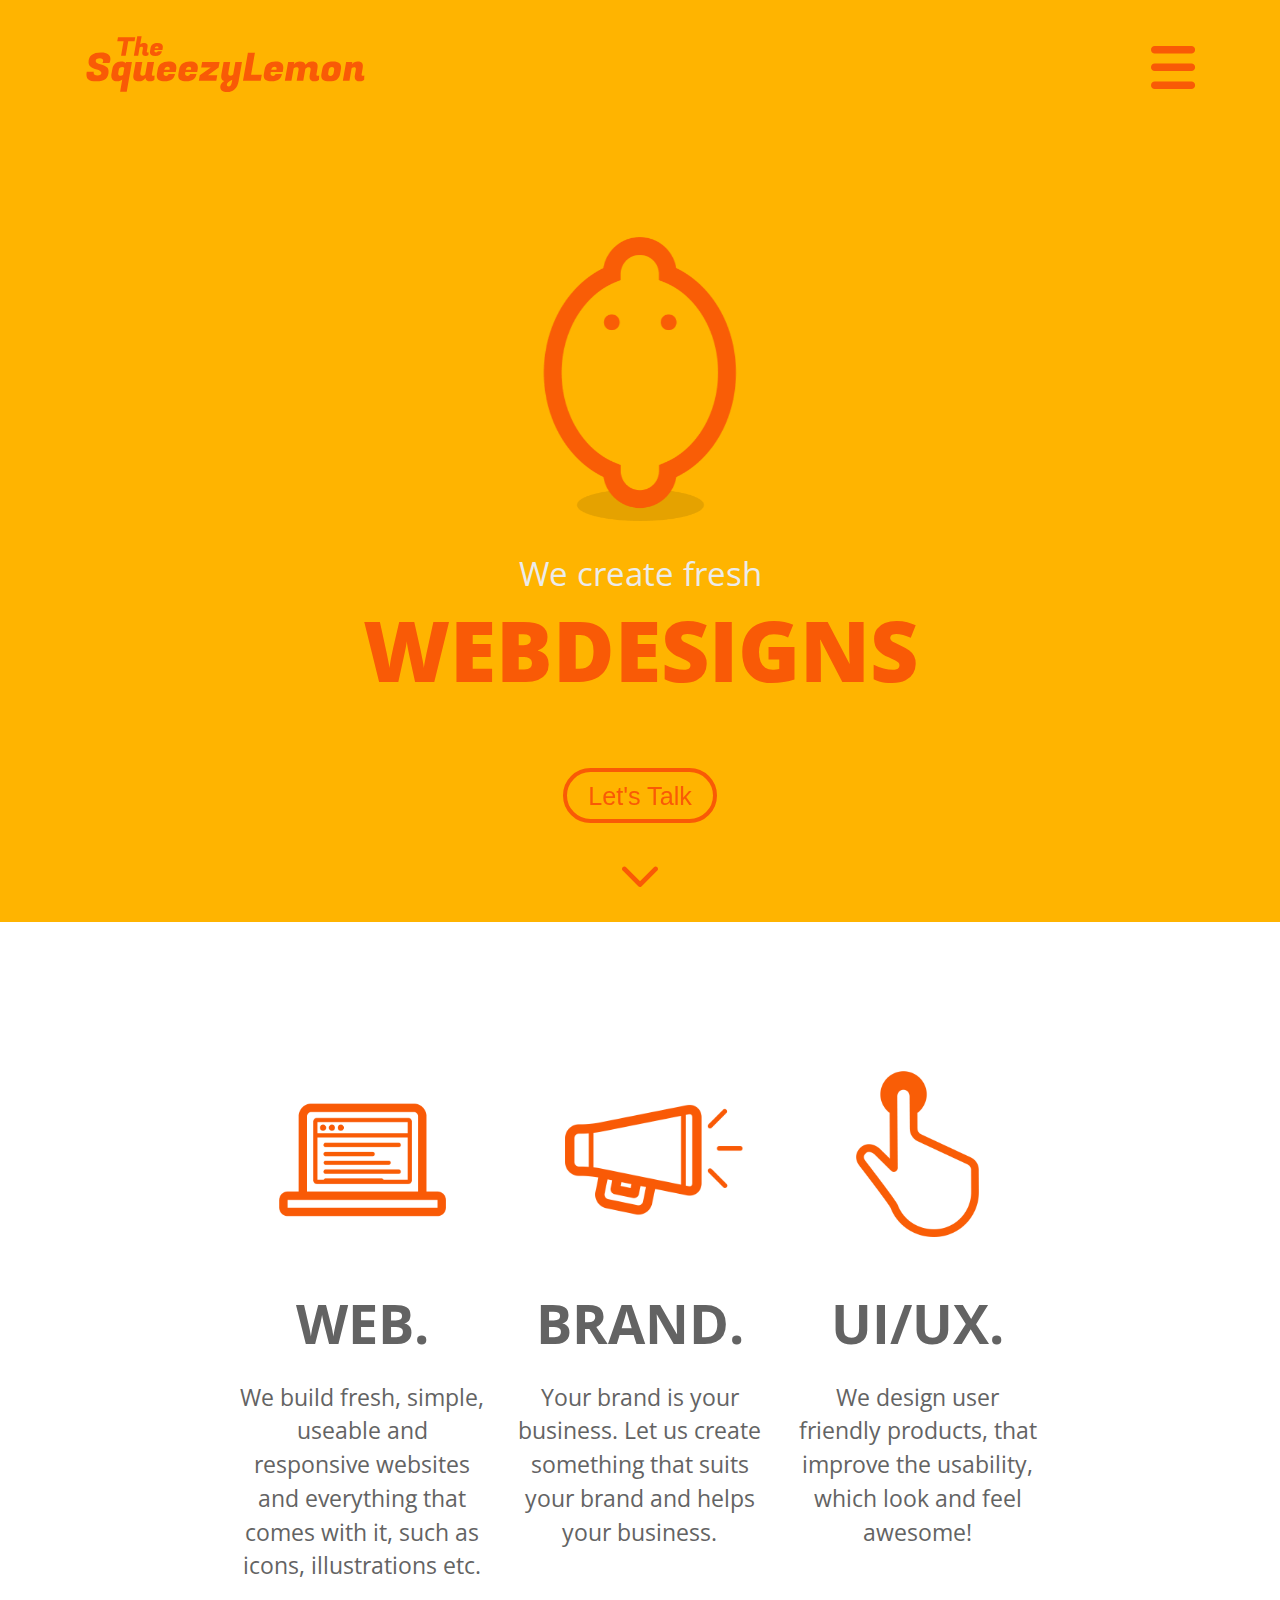
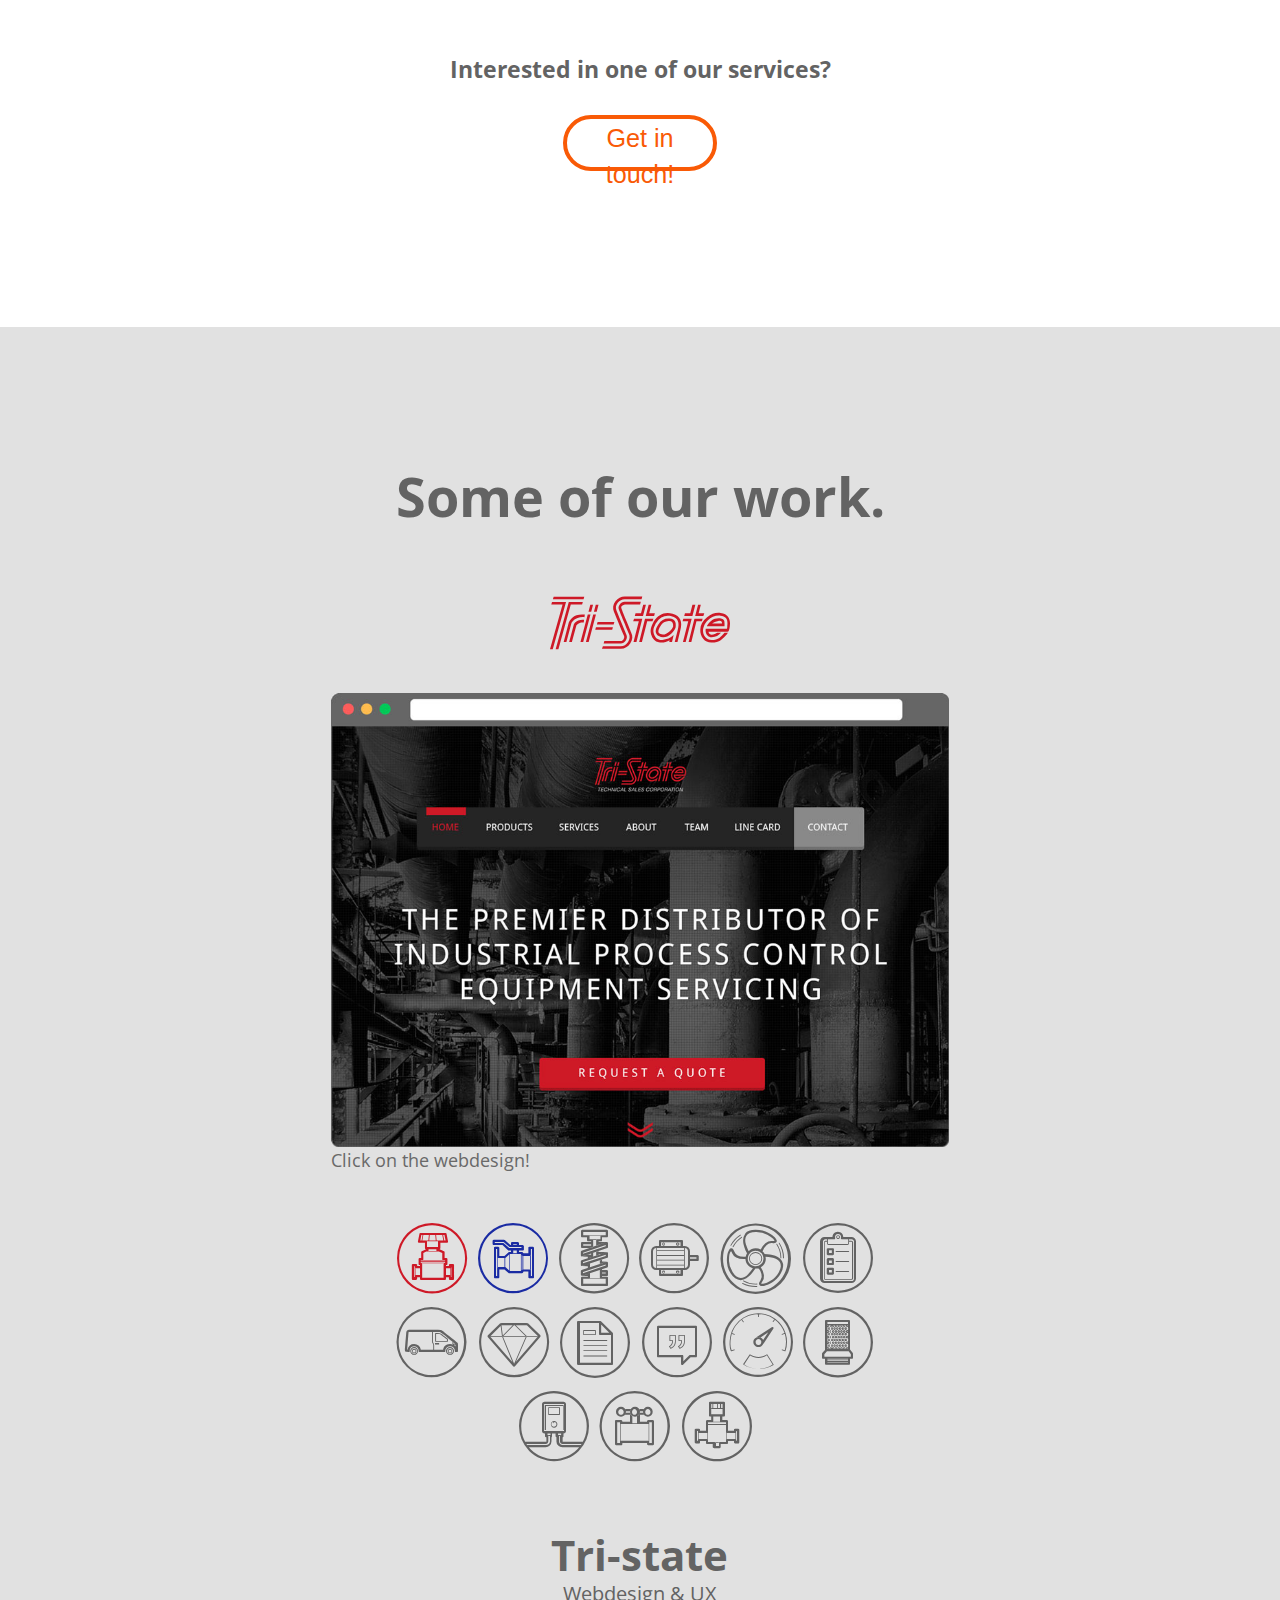
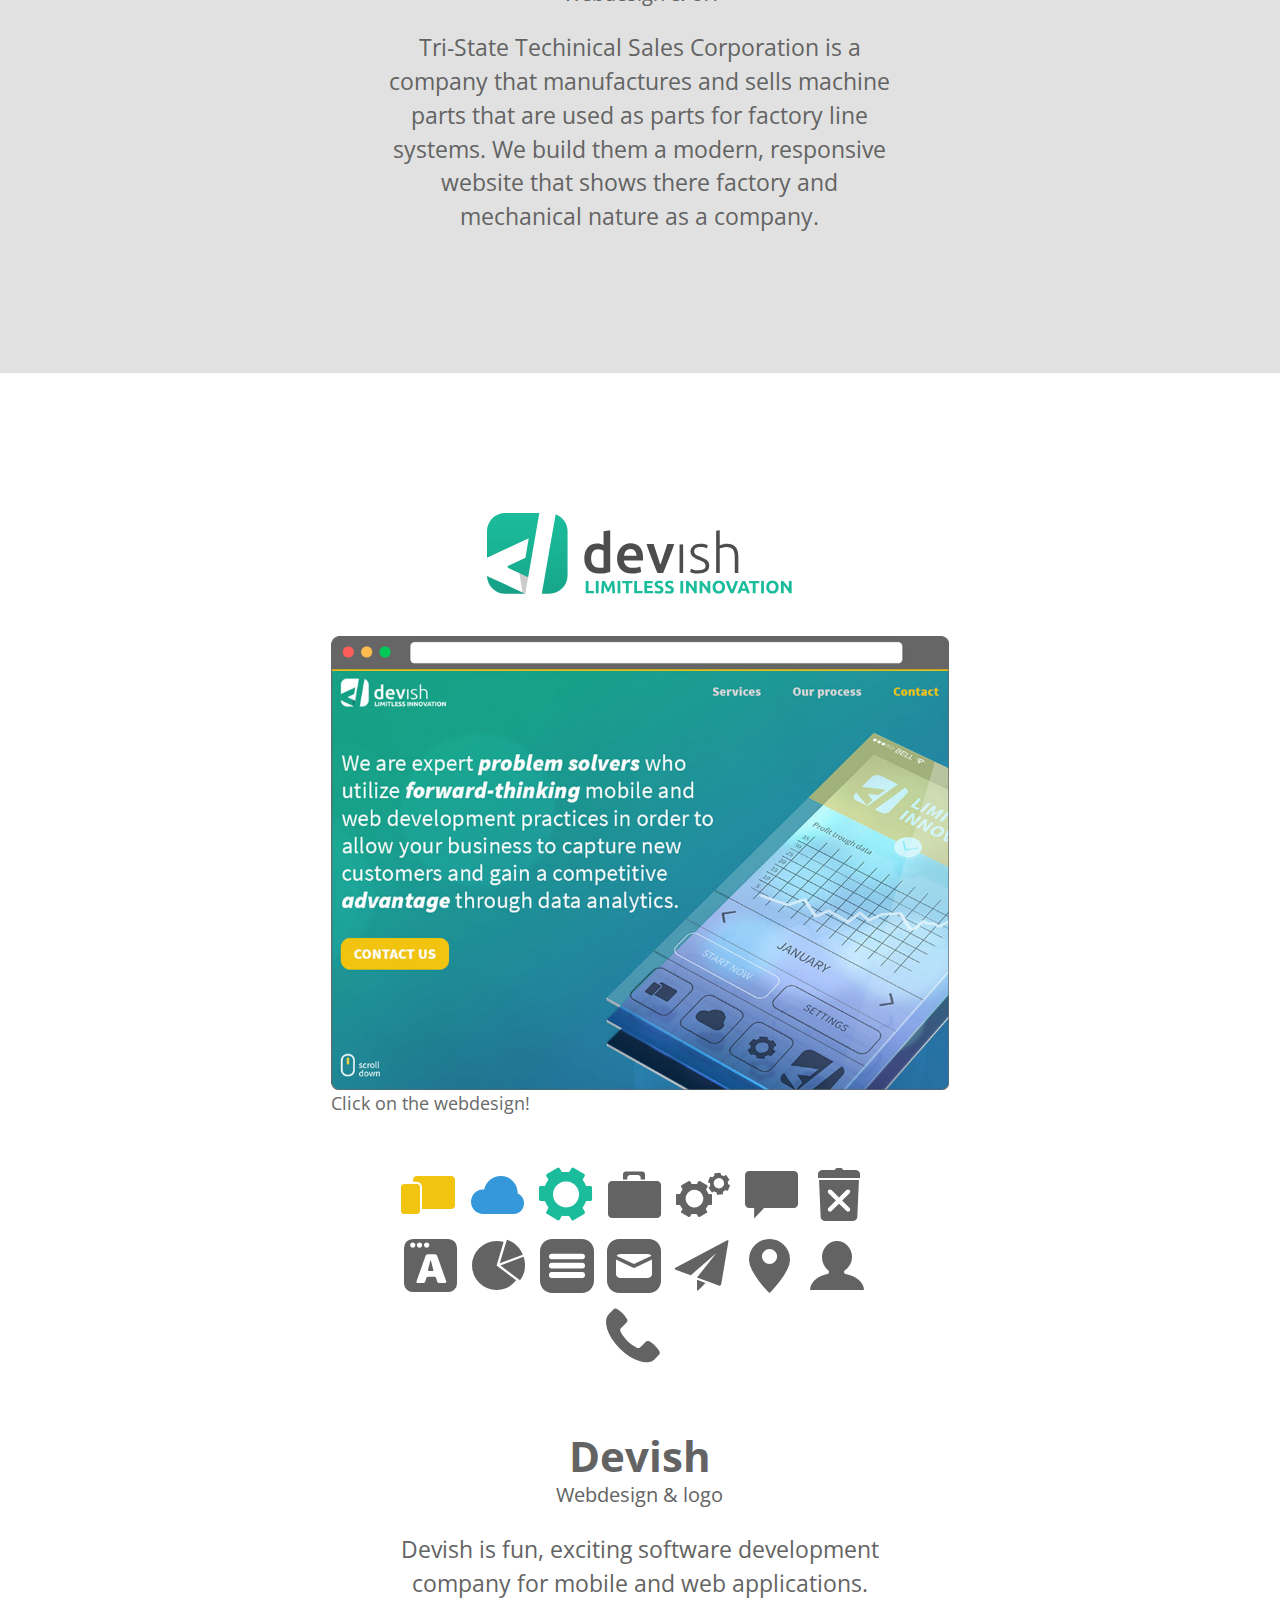
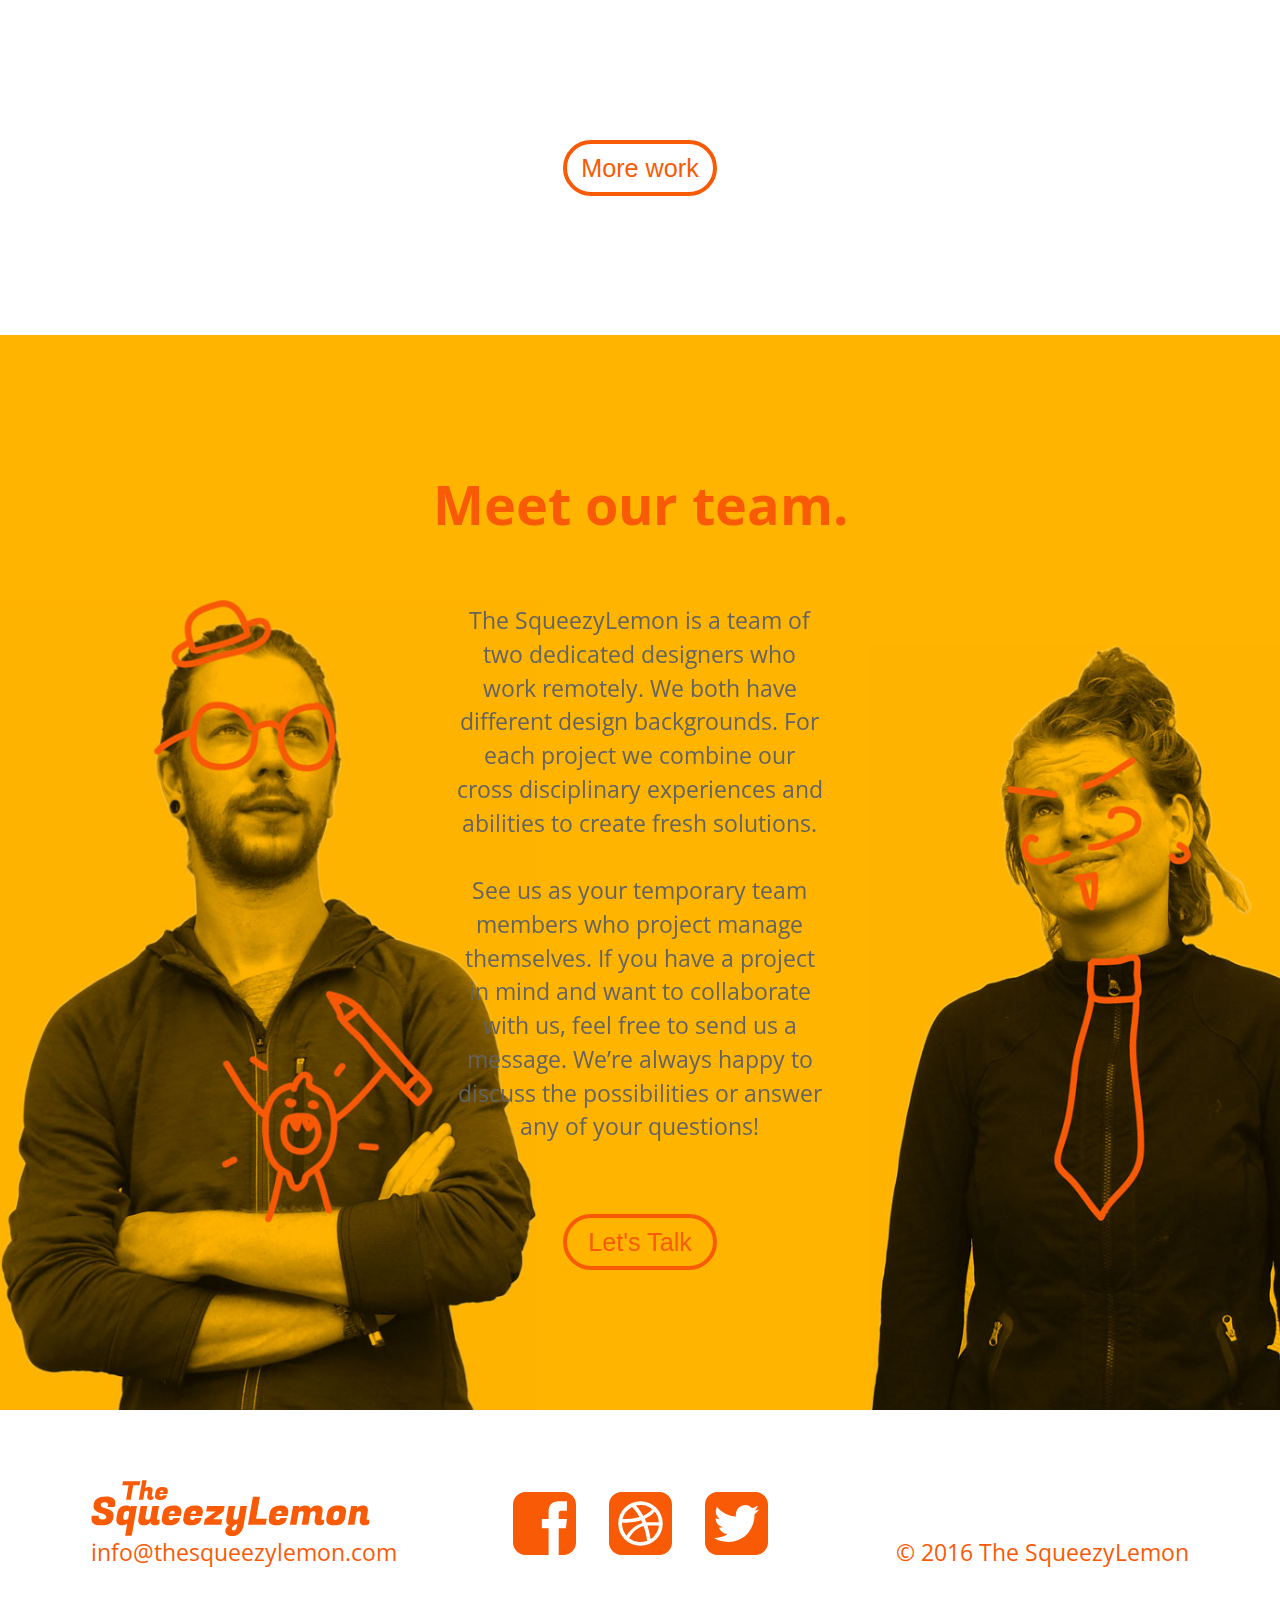
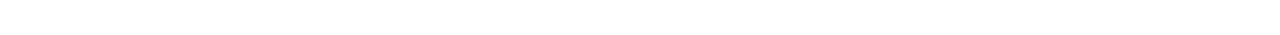
==== index.html @ f9b29db2 "email/form change" ====
<!DOCTYPE html>
<html>
<head>
    
    <meta charset="utf-8">
    <meta http-equiv="X-UA-Compatible" content="IE=edge">
    <meta name="viewport" content="width=device-width, initial-scale=1">
    
    <title>The SqueezyLemon</title>
    
    <!--css sheets-->
    <link href="css/bootstrap.min.css" rel="stylesheet">
    <link rel="stylesheet" href="css/animate.css">
    <link href="css/main.css" rel="stylesheet">
    <link href="css/breakpoints.css" rel="stylesheet">
    
    <!--fonts-->
    <link href="https://fonts.googleapis.com/css?family=Open+Sans:400,800,700" rel="stylesheet" type="text/css">

    <!--js-->
    <script src="js/jquery.min.js"></script>
    <script src="js/jquery.waypoints.min.js"></script>
    <script src="js/morphext.min.js"></script>
    <script src="js/main.js" type="text/jscript"></script>
    
    
    <meta name="viewport" content="width=device-width, initial-scale=1">
    
    <link rel="shortcut icon" href="img/favicon.ico">
    
    <script>
      (function(i,s,o,g,r,a,m){i['GoogleAnalyticsObject']=r;i[r]=i[r]||function(){
      (i[r].q=i[r].q||[]).push(arguments)},i[r].l=1*new Date();a=s.createElement(o),
      m=s.getElementsByTagName(o)[0];a.async=1;a.src=g;m.parentNode.insertBefore(a,m)
      })(window,document,'script','//www.google-analytics.com/analytics.js','ga');

      ga('create', 'UA-63062533-1', 'auto');
      ga('send', 'pageview');

    </script>
    
</head>
<body>
<!----contact----->
<div class="contact"> 
    <div class="row">
         <p class="icon-close hvr-grow"> c </p>
    </div>
    <div class="text-center">
        <h2 class="contact-header">CONTACT.</h2>
        <p class="p-contact"> Have a project in mind? Feel free to send us a message. We’re always happy to discuss the possibilities or answer your questions! </p>
        <form  action="https://formspree.io/info.thesqueezylemon@gmail.com"
            method="POST">
            <input type="text" name="name" display onfocus="this.placeholder = ''" onblur="this.placeholder = 'Name'" placeholder="Name">
            <input type="email" name="email" placeholder="Email" onfocus="this.placeholder = ''" onblur="this.placeholder = 'Email'">
            <textarea name="message" placeholder="Message" onfocus="this.placeholder = ''" onblur="this.placeholder = 'Message'" ></textarea>
          
            <button class="hvr-fade contact-btn btn-all btn-send" type="submit" value="Send" onclick="sent();">SEND!</button>
            <div class="message-send"><p>Your message has been sent!</p></div>

            <input type="text" name="_gotcha" style="display:none" />

            <input type="hidden" name="_next" value="#contact"/>

            
        </form>
    </div>
</div>
    
<!-------menu------>
<div class="menu">
    <div class="row">
        <p class="icon-close hvr-grow"> c </p>
    </div>
    <div class="text-center">
        <h2 class="menu-header">MENU.</h2>
        <lu>
        <li><a href="#go-home">Home</a></li>
        <li><a href="#go-services">Services</a></li>
        <li><a href="#go-work">Work</a></li>
        <li><a href="#go-team">Team</a></li>
        </lu>
          <button type="button" class="hvr-fade contact-btn btn-all btn-header">Let's Talk</button>
    </div>
    </div>


<!----nav---->
<header> 
        <nav id="go-home" class="navbar" >
        <div class="container-fluid">
            <div class="row">
                <img class="navlogo" src="img/logo.svg">
            </div>
        </div>
    </nav>

   
       <nav class="navbar-fixed-top" >
        <div class="container-fluid">
            <div class="row">
               <p class="hamburger hvr-grow"> m </p> 
            </div>
        </div>
    </nav>


    <div class="container-fluid text-center phonemargin">
        <div class="lemonleft">
            <img class="lemon" src="img/mr-lemon.gif">
        </div>
        <div class="headerright">
            <p class="create">We create fresh</p>
            <h1 id="js-rotating">WEBDESIGNS, BRANDING, UX/UI, LEMON JUICE, IDEAS</h1>
            <button type="button" class="hvr-fade contact-btn btn-all btn-header">Let's Talk</button>
        </div>
       
        
    </div>
    <div class="container-fluid text-center">
     <div class="row">
           <a href="#go-services"> <p class="hvr-wobble-vertical angle-down"> a </p></a> 
        </div>    
        </div>
</header>
    
<section id="go-services" class="services">
    <div class="container-fluid">
        <div class="row row-centered">
            
                <div class="col-md-3 col-sm-4 col100 align-middle">
                   
                    <img id="laptop" class="icon-web" src="img/icon-web1.gif" onmouseover="this.src='img/icon-web.gif'" onmouseout="this.src='img/icon-web.png'" border="0" alt=""/>
                </div>
                <div class="col-md-3 col-sm-4 col100 hide-icon align-middle">
                     <img id="speaker" class="icon-brand" src="img/icon-branding1.gif" onmouseover="this.src='img/icon-branding.gif'" onmouseout="this.src='img/icon-branding.png'" border="0" alt=""/>
                   
                </div>
                <div class="col-md-3 col-sm-4 col100 hide-icon align-middle">
                     <img id="hand" class="icon-uiux" src="img/icon-uiux1.gif" onmouseover="this.src='img/icon-uiux.gif'" onmouseout="this.src='img/icon-uiux.png'" border="0" alt=""/>
                    
                </div>
             <div class="row row-centered">
            
                <div class="col-md-3 col-sm-4 col100 align-top">
                    <h2>WEB.</h2>
                    <p>We build fresh, simple, useable and responsive websites and everything that comes with it, such as icons, illustrations etc.
                    </p>
                </div>
                <div class="col-md-3 col-sm-4 col100 align-top text-center">
                     <img id="speaker-p" class="icon-brand-phone" src="img/icon-branding1.gif" onmouseover="this.src='img/icon-branding.gif'" onmouseout="this.src='img/icon-branding.png'" border="0" alt=""/>
                    <h2 class="h-brand">BRAND.</h2>
                    <p>Your brand is your business. Let us create something that suits your brand and helps your business. </p>
                </div>
                <div class="col-md-3 col-sm-4 col100 align-top">
                     <img id="hand-p" class="icon-uiux-phone" src="img/icon-uiux1.gif" onmouseover="this.src='img/icon-uiux.gif'" onmouseout="this.src='img/icon-uiux.png'" border="0" alt=""/>
                    <h2 class="h-uiux">UI/UX.</h2>
                    <p>We design user friendly products, that improve the usability, which look and feel awesome!</p>
                </div>
            
        </div>
        <div class="row contact-services text-center">
            <p>Interested in one of our services?</p>
            <button type="button" class="contact-btn btn-all btn-services">Get in touch!</button>
        
        </div>
    </div>
</section>
<!------------>
<!---work1 tristate---->
<!------------>    
<section id="go-work" class="work1">
     <div class="container-fluid">
      <div class="row row-centered">
         <h2>Some of our work.</h2>
            <div class="col-md-7 col-sm-9 col-xs-12 align-top">
                <img class="tristate-logo" src="img/tristate-logo.svg">
                <img class="browser" src="img/browser-tristate.jpg" onclick="this.src='img/browser-tristate.gif'" onmouseout="this.src='img/browser-tristate.jpg'" border="0" alt=""/>
                <p class="click-browser text-left">Click on the webdesign! </p>
            </div>
            <div class="row row-centered">
                <div class="col-md-6 col-sm-8 col-xs-12 align-top">
                    <p class="tristate-icons text-centered"><font color="#ce1927">u</font><font color="#1a2ba3">y</font>fdsa\]vcxkjhg</p>
                    <h3>Tri-state</h3>
                    <h4>Webdesign & UX</h4>
                    <p>Tri-State Techinical Sales Corporation is a company that manufactures and sells machine parts that are used as parts for factory line systems. We build them a modern, responsive website that shows there factory and mechanical nature as a company.</p>
                </div>
            </div>
        </div>
    </div>
    
</section>
    
<!------------>
<!--work2 Devish-->
<!------------>
<section class="work2">
     <div class="container-fluid">
          <div class="row row-centered">
            <div class="col-md-7 col-sm-9 col-xs-12 align-top">
                <img class="devish-logo" src="img/devish-logo.svg">
                <img class="browser" src="img/browser-devish.jpg" onclick="this.src='img/browser-devish.gif'" onmouseout="this.src='img/browser-devish.jpg'" border="0" alt=""/>
                <p class="click-browser text-left">Click on the webdesign! </p>
            </div>
            <div class="row row-centered">
                <div class="col-md-6 col-sm-8 col-xs-12 align-top">
                    <p class="devish-icons text-centered"><font color="#f1c40f">q</font><font color="#3498db">w</font><font color="#1abc9c">e</font>rtyuioapsdfg</p>
                    <h3>Devish</h3>
                    <h4>Webdesign & logo</h4>
                    <p>Devish is fun, exciting software development company for 
                    mobile and web applications. </p>
                </div>
            </div>
        </div>
    </div> 
</section>
    
<!------------>
<!--work3 ishb-->
<!------------>
<section class="work3">
     <div class="container-fluid">
          <div class="row row-centered">
            <div class="col-md-7 col-sm-9 col-xs-12 align-top">
                <img class="browser-ishb" src="img/browser-ishb.jpg" onclick="this.src='img/browser-ishb.gif'" onmouseout="this.src='img/browser-ishb.jpg'" border="0" alt=""/>
                <p class="click-browser text-left">Click on the webdesign! </p>
            </div>
            <div class="row row-centered">
                <div class="col-md-6 col-sm-8 col-xs-12 align-top">
                    <img class="ishb-icons" src="img/ishb-exe.png">
                    <img class="ishb-icons" src="img/ishb-res.png">
                    <img class="ishb-icons" src="img/ishb-web.png">
                    <img class="ishb-icons" src="img/ishb-mis.png">
                    <img class="ishb-icons" src="img/ishb-train.png">
                    <img class="ishb-icons" src="img/ishb-price.png">
                
                    <a href="http://ishb.us" target= "_blank"><h3>ISHB</h3></a>
                    <h4>Webdesign</h4>
                    <p>ISHB is a company based in Philadelphia that consults businesses through tech solutions. We created a clear and professional webdesign for them.</p>
                </div>
            </div>
        </div>
    </div>
</section>

<!------------>
<!--work4 marinelli-->
<!------------>
<section class="work4">
     <div class="container-fluid">
          <div class="row row-centered">
            <div class="col-md-7 col-sm-9 col-xs-12 align-top">
                <img class="browser" src="img/browser-marinelli.jpg" onclick="this.src='img/browser-marinelli.gif'" onmouseout="this.src='img/browser-marinelli.jpg'" border="0" alt=""/>
                <p class="click-browser text-left">Click on the webdesign! </p>
            </div>
            <div class="row row-centered">
                <div class="col-md-6 col-sm-8 col-xs-12 align-top">
                    <p class="text-centered">
                    <img class="mar-icons" src="img/mar-who.png">
                    <img class="mar-icons" src="img/mar-ser.png">
                    <img class="mar-icons" src="img/mar-exel.png">
                    <h3>A.Marinelli and Sons</h3>
                    <h4>Webdesign & UX</h4>
                    <p>A Marinelli and Sons is a building supply materials company. They provide supplies such as concrete, gravel, mulch and bricks in bulk. For this webdesign project functionality and usability were a priority.</p>
                </div>
            </div>
        </div>
    </div>
</section>
   
   
   
<!---morework-btn---->
    <section class="btn-morework text-center">
  <button type="button" class="btn-all btn-more"> More work </button> 
</section>
<!------------>
<!--Team------>
<!------------>
    <section id="go-team" class="team">

    
        
        <div class="container-fluid text-center">
            <h2 class="team-header">Meet our team.</h2>
            <div class="row row-centered">
                <div class="col-md-4 col-sm-6 col-xs-12 col50 col100 align-top text-centered">
                <p class="team-text">The SqueezyLemon is a team of two dedicated designers who work remotely. We both have different design backgrounds. For each project we combine our cross disciplinary experiences and abilities to create fresh solutions.<br><br>
                See us as your temporary team members who project manage themselves. If you have a project in mind and want to collaborate with us, feel free to send us a message. We’re always happy to discuss the possibilities or answer any of your questions! </p>
                </div>
          </div>
                  <button id="btnshake" type="button" class="animated hvr-fade contact-btn btn-all btn-team">Let's Talk</button>
            <div>
<img class="team-phone align-middle" src="img/team-phone.jpg">
        </div>
        </div>
      
                       <div class="container-nils">
            <img class="nils" src="img/nils.jpg">
            
</div>
        <div class="container-bouke">
        <img class="bouke" src="img/bouke.jpg">
       </div>
       
        
    </section>
    
        <!-------FOOTER------->
   
   <section class="footer">
        <div class="container-fluid">
            <div class="row row-centered">
                
                <div class="col-md-4 col-sm-4 col-lg-4 col45 col-xs-12 footer-left align-bottom">
                <img class="footer-logo" src="img/logo.svg">
                <p><a class="footer-textleft" href="mailto:info@thesqueezylemon.com" target="_top">info@thesqueezylemon.com</a>  </p>
                </div>
                
                <div class="col-md-4 col-sm-4 col-lg-4 col45 col-xs-12 footer-middle align-bottom icons-social">
                    
                <button  onclick="window.open('https://www.facebook.com/thesqueezylemon/');" class="icons animated infinite pulse animatedhover">f</button>
                <button  onclick="window.open('https://dribbble.com/thesqueezylemon');" class="icons animated infinite pulse animatedhover">d</button>
                <button  onclick="window.open('https://twitter.com/thesqueezylemon');" class="icons animated infinite pulse animatedhover">t</button>
                    
                </div>
                
                <div class="col-md-4 col-sm-4 col-lg-4 col100 col-xs-12 footer-right align-bottom">
                <p class="footer-textright"> &copy; 2016 The SqueezyLemon </p>
                </div>
                
            </div>
        </div>    
    </section>
<div id="preloader1"></div>
<div id="preloader2"></div>  
<div id="preloader3"></div>
<div id="preloader4"></div>    
</body>
</html>
---- css/main.css ----
/*--------------------*/
/*-----Headings-------*/
/*--------------------*/


h1{
    font-family: 'Open Sans', sans-serif;
    font-weight: 800!important;
    font-size: 9.3vh;
    color: #f95a06;
    margin-top: 0.5vh;
    margin-bottom: 0;
}

h2{
    font-family: 'Open Sans', sans-serif;
    font-weight: 700!important;
    font-size: 6vh;
    color: #636363;
    margin-top: 4vh;
    margin-bottom: 0;
}

h3{
    font-family: 'Open Sans', sans-serif;
    font-weight: 700!important;
    font-size: 4.7vh;
    color: #636363;
    margin-top: 7vh;
    margin-bottom: 0;
}

h4{
    font-family: 'Open Sans', sans-serif;
    font-weight: 400!important;
    font-size: 2.2vh;
    color: #636363;
    margin-top: 0.5vh;
    margin-bottom: 0;
}

a:link, a:visited, a:hover, a:active{
    text-decoration: none;
}


@font-face {
    font-family: 'tristate-iconfont';
    src: url('../font/tristate-iconfont.eot?#iefix') format('embedded-opentype'), 
         url('../font/tristate-iconfont.woff') format('woff'), 
         url('../font/tristate-iconfont.ttf')  format('truetype'),
         url('../font/tristate-iconfont.svg#svgtristate-iconfont') format('svg');
    }

@font-face {
    font-family: 'devish-iconfont';
    src: url('../font/devish-iconfont.eot?#iefix') format('embedded-opentype'), 
         url('../font/devish-iconfont.woff') format('woff'), 
         url('../font/devish-iconfont.ttf')  format('truetype'),
         url('../font/devish-iconfont.svg#svgdevish-iconfont') format('svg');
    }

@font-face {
    font-family: 'squeezy-font';
    src: url('../font/squeezy-font.eot?#iefix') format('embedded-opentype'), 
         url('../font/squeezy-font.woff') format('woff'), 
         url('../font/squeezy-font.ttf')  format('truetype'),
         url('../font/squeezy-font.svg#svgsqueezy-font') format('svg');
    }

p{
    font-family: 'Open Sans', sans-serif;
    font-size: 2.5vh;
    font-weight: 400;
    color: #636363;
    margin-top: 3vh;
    margin-bottom: 0;
    line-height: 150%;
}

li, a{
    list-style-type: none;
    font-family: 'Open Sans', sans-serif;
    font-weight: 700!important;
    font-size: 4.7vh;
    color: #636363;
    margin-top: 0;
    margin-bottom: 3vh;
    
}

li, a:hover{
    color: #f95a06;
    text-decoration: none;
}

/*--------------------*/
/*-----General-------*/
/*--------------------*/

#preloader1{
    background: url('../img/browser-tristate.gif') no-repeat -9999px -9999px;
}

#preloader2{
    background: url('../img/browser-devish.gif') no-repeat -9999px -9999px;
}

#preloader3{
    background: url('../img/browser-ishb.gif') no-repeat -9999px -9999px;
}

#preloader4{
    background: url('../img/browser-marinelli.gif') no-repeat -9999px -9999px;
}

body{
    right: 0;
    overflow-x: hidden;
    overflow-y: auto;
    position: relative;

}

.row{
    margin-left: 0;
    margin-right: 0;
}
.container-fluid{
     margin-left: 5.5vw;
    margin-right: 5.5vw;
   
}

.btn-all {
    cursor: pointer;
    font-size: 2.8vh;
    border-radius: 3.1vh;
    color: #f95a06;
    height: 6.2vh;
    width: 12.1vw;
    background: transparent;
    border: solid;
    border-width: 0.5vh;
    border-color: #f95a06;
    outline: none;
}

.btn-all:hover{
    background-color: #f95a06;
    color: #fff;
}

.btn-all:active {
  display: inline-block;
  vertical-align: middle;
  -webkit-transform: translateZ(0);
  transform: translateZ(0);
  box-shadow: 0 0 1px rgba(0, 0, 0, 0);
  -webkit-backface-visibility: hidden;
  backface-visibility: hidden;
  -moz-osx-font-smoothing: grayscale;
  -webkit-transition-duration: 0.3s;
  transition-duration: 0.3s;
  -webkit-transition-property: transform;
  transition-property: transform;
  -webkit-transform: scale(0.5);
  transform: scale(0.5);
}

object{
    pointer-events: none;
}

/*--------------------*/
/*-------Align--------*/
/*--------------------*/

.row-centered{
    text-align: center;
    vertical-align: top; 
}

.col-sm-4 {
    margin: 0 -0.125em;
}
.align-middle {
    display: inline-block;
    float: none;
}
.align-top {
    display: inline-block;
    vertical-align: top;
    float: none;
}
/*--------------------*/
/*-------transistions--------*/
/*--------------------*/


/* Grow hamburger */
.hvr-grow {
  display: inline-block;
  vertical-align: middle;
  -webkit-transform: translateZ(0);
  transform: translateZ(0);
  box-shadow: 0 0 1px rgba(0, 0, 0, 0);
  -webkit-backface-visibility: hidden;
  backface-visibility: hidden;
  -moz-osx-font-smoothing: grayscale;
  -webkit-transition-duration: 0.3s;
  transition-duration: 0.3s;
  -webkit-transition-property: transform;
  transition-property: transform;
}
.hvr-grow:hover, .hvr-grow:focus, .hvr-grow:active {
  -webkit-transform: scale(1.2);
  transform: scale(1.2);
}

/* Fade */
.hvr-fade {
  display: inline-block;
  vertical-align: middle;
  -webkit-transform: translateZ(0);
  transform: translateZ(0);
  box-shadow: 0 0 1px rgba(0, 0, 0, 0);
  -webkit-backface-visibility: hidden;
  backface-visibility: hidden;
  -moz-osx-font-smoothing: grayscale;
  overflow: hidden;
  -webkit-transition-duration: 0.3s;
  transition-duration: 0.3s;
  -webkit-transition-property: color, background-color;
  transition-property: color, background-color;
}
.hvr-fade:hover, .hvr-fade:focus, .hvr-fade:active {
  background-color: #f95a06;
  color: white;
}

/* Wobble Vertical */
@-webkit-keyframes hvr-wobble-vertical {
  16.65% {
    -webkit-transform: translateY(8px);
    transform: translateY(8px);
  }

  33.3% {
    -webkit-transform: translateY(-6px);
    transform: translateY(-6px);
  }

  49.95% {
    -webkit-transform: translateY(4px);
    transform: translateY(4px);
  }

  66.6% {
    -webkit-transform: translateY(-2px);
    transform: translateY(-2px);
  }

  83.25% {
    -webkit-transform: translateY(1px);
    transform: translateY(1px);
  }

  100% {
    -webkit-transform: translateY(0);
    transform: translateY(0);
  }
}

@keyframes hvr-wobble-vertical {
  16.65% {
    -webkit-transform: translateY(8px);
    transform: translateY(8px);
  }

  33.3% {
    -webkit-transform: translateY(-6px);
    transform: translateY(-6px);
  }

  49.95% {
    -webkit-transform: translateY(4px);
    transform: translateY(4px);
  }

  66.6% {
    -webkit-transform: translateY(-2px);
    transform: translateY(-2px);
  }

  83.25% {
    -webkit-transform: translateY(1px);
    transform: translateY(1px);
  }

  100% {
    -webkit-transform: translateY(0);
    transform: translateY(0);
  }
}

.hvr-wobble-vertical {
  display: inline-block;
  vertical-align: middle;
  -webkit-transform: translateZ(0);
  transform: translateZ(0);
  box-shadow: 0 0 1px rgba(0, 0, 0, 0);
  -webkit-backface-visibility: hidden;
  backface-visibility: hidden;
  -moz-osx-font-smoothing: grayscale;
}
.hvr-wobble-vertical:hover, .hvr-wobble-vertical:focus, .hvr-wobble-vertical:active {
  -webkit-animation-name: hvr-wobble-vertical;
  animation-name: hvr-wobble-vertical;
  -webkit-animation-duration: 1s;
  animation-duration: 1s;
  -webkit-animation-timing-function: ease-in-out;
  animation-timing-function: ease-in-out;
  -webkit-animation-iteration-count: 1;
  animation-iteration-count: 1;
}


.animatedhover {
  animation-play-state: paused;
}
.animatedhover:hover {
  animation-play-state: running;
}

/*--------------------*/
/*--------Nav---------*/
/*--------------------*/

.navbar-fixed-top{
    padding-top: 3.9vh;
    margin-bottom: 0;
    z-index: 500;
    width: 100vw;
}

.navbar{
    padding-top: 3.9vh;
    margin-bottom: 0;
    z-index: 500;
}

.navlogo{
    height: 6.2vh;
    width: auto;
}

.hamburger {
    margin-top: 0;
    font-family: "squeezy-font";
    font-size: 4.9vh;
    color: #f95a06;   
    cursor: pointer;
    float: right;
}

.hamburger:hover {
    color: #e45303;
}


/*--------------------*/
/*-----contact---------*/
/*--------------------*/
.contact {
    padding-bottom: 15.5vh;
    border-left: solid;
    border-width: 1px;
    border-color: #f95a06;
    background-color: #fff;
    right: -33.6vw;  
    padding-top: 3.9vh;
    height: 100%;
    overflow: scroll;
    overflow-x: hidden;
    position: fixed;
    width: 33.6vw;
    z-index: 2000;
}

.p-contact {
    padding-left: 4.5vw;
    padding-right: 4.5vw;
    
}

.contact-header{
    margin-top: 4.7vh;
    margin-bottom: 4.7vh;
}

form {
    margin-top: 4.7vh;
    padding-left: 4vw;
    padding-right: 4vw;
}

textarea:focus, input:focus{
    outline: none;
    border-color: #f95a06;
}

input{
    height: 6.2vh;
}

textarea{
    height: 23.3vh;
    padding-top: 1vh;
}

input, textarea {
    font-family: 'Open Sans', sans-serif;
    font-size: 2.5vh;
    font-weight: 400;
    color: #636363;
    border-radius: 1.6vh;
    border: solid;
    border-color: #636363;
    border-width: 0.4vh;
    margin-bottom: 3.1vh;
    width: 100%;
    text-indent: 0.8vw;
}

textarea:active, input:active {
    border-color: #f95a06;

}

.send input{
    width: 100%;
}

.message-send{
    display: none;
}
.message-send p{
    font-weight: 700;
    color: #f95a06;
    margin-top: 0;
}

/*--------------------*/
/*-----Menu---------*/
/*--------------------*/

.menu {
    border-left: solid;
    border-width: 1px;
    border-color: #f95a06;
    background-color: #fff;
    margin-left: 0;
    margin-right: 0;
    right: -33.6vw;
    height: 100vh;
    padding-top: 3.9vh;
    position: fixed;
    width: 33.6vw;
    z-index: 1000;
}

.icon-close { 
    cursor: pointer;
    min-height: 20px;
    float: right;
    margin-right: 5.5vw;
    display: none;
    
    margin-top: 0;
    font-family: "squeezy-font";
    font-size: 4.9vh;
    color: #f95a06;
    
}

.icon-close:hover {
    color: #e45303;
}


.menu-header{
    margin-top: 4.7vh;
    margin-bottom: 6vh;
}


/*--------------------*/
/*-----Header---------*/
/*--------------------*/


header{
    background: #ffb400;
    min-height: 100vh;
    
}

.lemon {
    margin-top: 16vh;
    height: 31.6vh;
    width: auto;
}

.create {
    font-size: 3.7vh;
    color: #ebebeb;
    margin-top: 3.1vh;
    margin-bottom: 0;
}

.btn-header{
 margin-top: 8vh;
}

.angle-down{
    margin: 0 auto;
    margin-top: 3vh;
    margin-bottom: 2vh;
    font-size: 4vh;
    font-family: "squeezy-font";
    color: #f95a06;
}

.angle-down:hover {
    color: #e45303;
}
/*--------------------*/
/*-----serives---------*/
/*--------------------*/

.services{
    padding-top: 15.5vh;
    margin-bottom: 15.5vh;
}

.icon-web{
    height: 18.6vh;
    cursor: pointer;
    width: auto;
}

.icon-brand{
    height: 20.5vh;
    cursor: pointer;
    margin-left: 2.65vw;
}

.icon-uiux{
    height: 19.5vh;
    cursor: pointer;
    margin-bottom: 2.3vh;
}

.contact-services{
    margin-top: 7.8vh;   
}

.contact-services p{
    margin: 0;
    font-weight: 700;
}

.btn-services{
    margin-top: 3.1vh;
}

.icon-brand-phone{
    display: none;
    
}

.icon-uiux-phone{
    display: none;
}
/*--------------------*/
/*-----work---------*/
/*--------------------*/

.work1{
    background-color: #e1e1e1; 
    padding-top: 11.5vh;
    padding-bottom: 15.5vh;
}

.tristate-logo{
    height: 6vh;
    width: auto;
    margin-top: 7.8vh;
    margin-bottom: 4.7vh;
    padding-right: 10vw;
    padding-left: 10vw;
}

.browser{
    margin-top: 0;
    width: 100%;
    cursor: pointer;
    max-width: 900px;
    height: auto;
}

.click-browser{
    font-family:  'Open Sans', sans-serif;
    color: dimgrey;
    font-size: 2vh;
    margin: 0;
}


.tristate-icons{
    margin-top: 4.7vh;
    font-size: 7.8vh;
    letter-spacing: 0.15em;
    font-family: 'tristate-iconfont';
    word-break: break-all;
    line-height: 120%;
}

.work2{
    background-color: #fff; 
    padding-bottom: 15.5vh;
}

.devish-logo {
    height: 9vh;
    width: auto;
    margin-top: 15.5vh;
    margin-bottom: 4.7vh;
}

.devish-icons{
    margin-top: 4.7vh;
    font-size: 6vh;
    letter-spacing: 0.25em;
    font-family: 'devish-iconfont';
    word-break: break-all;
    line-height: 130%;
}

.work3{
    background-color: #e1e1e1; 
    padding-bottom: 15.5vh;
}

.browser-ishb{
    margin-top: 15.5vh;
    width: 100%;
    cursor: pointer;
}

.ishb-icons {
    margin-top: 4.7vh;
    height: 10vh;
    width: auto;
    padding-right: 0.7vw;
}

.work4{
    background-color: #fff; 
    padding-top: 15.5vh;
}

.mar-icons {
     padding-right: 0.7vw;
    margin-top: 4.7vh;
    height: 15vh;
    width: auto; 
}

/*--------------------*/
/*-----more work---------*/
/*--------------------*/

.work3,.work4{
    display: none;
}

.btn-morework{
    padding-top: 0;
    padding-bottom: 15.5vh;
}
/*--------------------*/
/*-----team---------*/
/*--------------------*/

.team{
    background-color:  #ffb400;
    position: relative;
    bottom: 0;
    padding-bottom: 15.5vh;
}

.container-nils{
    position: absolute;
    margin-left: 0;
    bottom: 0;
    z-index: 1000;
}

.container-bouke{
    position: absolute;
    margin-left: 68vw;
    bottom: 0;
}

.nils{
    height: 90vh;
    width: auto;
}

.bouke{
    height: 85vh;
    width: auto;
    z-index: 4000;
}

.team-header{
    color: #f95a06;
    margin-top: 15.5vh;
}

.team-text{
  margin-top: 7.8vh; 
    z-index: 5000;
    position: relative;
}

.btn-team {
    margin-top: 7.8vh;
}
    .team-phone{
        display: none;
    }



/*--------------------*/
/*-----footer---------*/
/*--------------------*/

.footer{
    background-color: #fff;
    height: 25vh;
}

.footer-left {
    float: left;
}

.footer-logo {
    height: 6.2vh;
    min-height: 30px;
    margin-top: 7.8vh;
    margin-bottom: 0;
    float: left;
}

.footer-textleft {
    color: #f95a06;
    margin-top: 0;
    text-align: left;
    font-size: 2.5vh;
    float: left;
    font-weight: 400!important;
    margin: 0;
    text-decoration: none;
    width: 100%;
}

.footer-textleft:hover{
    color: #636363;
    text-decoration: none;
}


.footer-middle {
    text-align: center;
}

.icons-social {
    font-size: 7vh;
    font-family: 'squeezy-font';
    margin: 0;
    color: #f95a06;  
}

.icon-fb {
    border: none;
    background-color: transparent;
    outline: none;
    padding: 0;
}

.icons:hover {
    color: #e45303;
}


.icons {
    border: none;
    background-color: transparent;
    outline: none;
    padding: 0;
}

.footer-right {
    float: right;
}


.footer-textright {
    color: #f95a06;
    margin-top: 0;
    text-align: right;
}

.col-md-4 {
    margin: 0 -0.125em;
    padding: 0;
}

.align-bottom {
    display: inline-block;
    vertical-align: bottom;
    float: none;
}
---- css/breakpoints.css ----
/*--------------------*/
/*-----Breakpoints---------*/
/*--------------------*/

/*-------------Tablet General----------- */
@media only screen and (max-width : 1024px) and (min-width : 768px) {
    .col-md-3{
        width: 33%;
    }
    .menu {
    right: -90vw;
    width: 90vw;
    }

.contact{
    width: 90vw;
    right: -90vw;
    }


}

/*-------------Tablet portait----------- */
@media only screen and (max-width : 1024px) and (min-width : 768px)  and (orientation: portrait) {
    
/*----------------general----------*/

    .col-sm-6.col100{
        width: 100%;
    }
.btn-all{
    font-size: 3.8vh;
    height: 7vh;
    width: 35vw;
    border-width: 0.6vh;
    
    }
    .col-sm-4.col100{
        width: 100%;
    }
    .col-sm-8,.col-sm-9{
        width: 100%;
    }
/*-----------services--------*/
.hide-icon {
    display: none;
    }  
.icon-brand-phone {
    display: inline;
    }
.h-brand{
    margin-top: 1vh;
    }
.icon-uiux-phone {
     display: inline;
    }
.h-uiux{
    margin-top: 5vh;
    }

.contact-services{
    margin-top: 15vh;
    }


.icon-web {
    height: 25vh;
}

.icon-brand-phone {
    margin-left: 9vw;
    margin-top: 8vh;
    height: 30vh;
    }

.icon-uiux-phone {
    margin-top: 8vh;
    height: 27vh;
    }


.container-bouke, .container-nils{
        display: none;
    }
    .team-phone{
        display: inline;
        width: 100%;
        padding-top: 5vh;
    }
        
.team{
        padding-bottom: 0;
    }

/*-------------footer-----------*/
    .col-sm-4.col45{
        width: 45%;
    }
    .footer-logo{
        width: 100%;
    }
    .footer-middle.align-bottom{
        float: right;
        }
    .footer-left.align-bottom{
        float: left;
    }
    .icons{
        margin-top: 6vh;
        padding: 0;
    }
    .footer-textleft{
        line-height: 90%;
        padding-bottom: 4vh;
    }
    .footer-textright{
        font-size: 2.5vh;
        text-align: center;
    }

}


/*-------------Tablet landscape----------- */
@media only screen and (max-width : 1024px) and (min-width : 768px) and (orientation: landscape) {
    .col-md-6{
        width: 66.66%;
        
    }
    
    .col-md-4.col50{
        width: 50%;
    }
    
    .col-md-7{
        width: 75%;
    }
    .btn-all{
        width: 15vw;
    }
/*-------------------------team------------*/
    
    .container-nils{
        margin-left: -10vw;
    }
    
    .container-bouke{
        margin-left: 75vw;
    }
    
    .nils{
        height: 75vh;
    }
    
    .bouke{
        height: 70vh;
    }
}


/*-------------Large desktop----------- */
@media only screen and (min-width : 1450px) {
    
.click-browser.text-left{
    text-align: center;
}
    }

/* Smartphones (portrait and landscape) ----------- */
@media only screen and (max-width : 767px){
    
/*-----------general-------------*/
    
.container-fluid{
    padding-right: 0;
    padding-left: 0;
    margin-left: 3vw;
    margin-right: 3vw;
}

.navbar-fixed-top,.navbar{
    padding-top: 3vh;
}

.menu{
    padding-top: 3vh;
    }

/*------------------------header-nav--------------*/
.btn-header{
    margin-top:6.5vh;
 }

.angle-down{
    margin-top: 2vh;
    }

.menu {
    right: -90vw;
    width: 90vw;
    }

.contact{
    width: 90vw;
    right: -90vw;
    }
    
/*-------contact-----*/
.textarea{
    height: 30vh;
    }

.btn-send{
    margin-bottom: 10vh;
    }

/*-----------services--------*/
.hide-icon {
    display: none;
    }  
.icon-brand-phone {
    display: inline;
    }
.h-brand{
    margin-top: 1vh;
    }
.icon-uiux-phone {
     display: inline;
    }
.h-uiux{
    margin-top: 5vh;
    }

.contact-services{
    margin-top: 15vh;
    }

    /*-------team-----*/

.container-bouke, .container-nils{
        display: none;
    }
    .team-phone{
        display: inline;
    }
        
.team{
        padding-bottom: 0;
    }

}


/* Smartphones portrait ----------- */
@media only screen and (max-width : 767px) and (orientation : portrait){  
    
/*-----nav/header----*/
.navlogo{
    height: 7.2vh;
    }

.hamburger{
    font-size: 6vh;
    margin-top: -1.2vh;
    }

.lemon{
    margin-top:14vh;
    }

h1{
    font-size: 8vh;
    }
    
.btn-all{
    font-size: 3.8vh;
    height: 7vh;
    width: 45vw;
    border-width: 0.6vh;
    
    }
.angle-down{
    font-size: 5vh;
    } 

/*-----general----*/
p{
    font-size: 3.8vh;
    }
h3{
    font-size: 6vh;
    }
h4{
    font-size: 3vh;
    }

/*-----menu----*/
    
.icon-close{
    font-size: 6vh;
    margin-top: -1.2vh;
    margin-right: 3vw;
    }
    

/*-----Contact----*/

input{
    font-size: 3.8vh;
    height: 9vh;
    border-radius: 2vh;
    }

textarea{
    font-size: 3.8vh;
    border-radius: 2vh;
    }
/*--------services-------*/

.services{
    padding-top: 10vh;
    margin-bottom: 10vh;
    }
    

.icon-web {
    height: 25vh;
}

.icon-brand-phone {
    margin-left: 9vw;
    margin-top: 8vh;
    height: 30vh;
    }

.icon-uiux-phone {
    margin-top: 8vh;
    height: 27vh;
    }

/*-------Work1------*/

.work1{
    padding-top: 6vh;
    padding-bottom: 10vh;
    }

.tristate-logo{
    height: 8vh;
    }
    
.click-browser {
        font-size: 3vh;
    }
    .tristate-icons {
        font-size: 10vh;
    }

/*-------Work2------*/
.work2{
    padding-bottom: 10vh;
    }
.devish-logo{
    margin-top: 10vh;
    height: 10vh;
    }
.devish-icons{
    font-size: 8.5vh;
    }
    
/*-----------work3-----------*/
.work3{
    padding-bottom: 10vh;
    }
    
.browser-ishb{
    margin-top: 10vh;
    }

/*-------------work4--------------*/
.work4{
        padding-top: 10vh;
    padding-bottom: 0;
    }
    
    
/*-----more work----*/
.btn-morework{
    padding-bottom: 10vh;
}

/*----------team--------*/
.team-header{
        margin-top: 10vh;
    }
    

    .team-phone{
      
        width: 100%;
        margin-top: 5vh;
    }
/*-------------footer-----------*/

    .footer-logo{
        width: 100%;
    }
    .footer-middle.align-bottom{
        float: right;
        }
    .footer-left.align-bottom{
        float: left;
    }
    .icons{
        margin-top: 6vh;
        padding: 0;
    }
    .footer-textleft{
        line-height: 90%;
        padding-bottom: 4vh;
        float: none;
    }
    .footer-textright{
        
        font-size: 2.5vh;
        text-align: center;
    }
 
}

/* Smartphones (landscape) ----------- */
@media only screen and (max-width : 767px) and (orientation: landscape) {
  
.navbar, .navbar-fixed-top{
    padding-top: 5vh;
    }
.navlogo{
    height: 12vh;
    }

.hamburger{
    font-size: 10vh;
    margin-top: -2vh;
    }

.phonemargin{
    margin-top: 5vh;
    }
    
.lemon{
    margin-top: 3vh;
    height: 57vh;
    }
    
.lemonleft{
    float: left;
    }
    
.headerright{
    margin-top: 5vh;
    float: middle;
    display: inline-block;
    text-align: center;
    }


    
.create{
    font-size: 7vh;
    }
    
.btn-all {
    font-size: 6vh;
    height: 10vh;
    width: 22vw;
    border-width: 1vh;
    border-radius: 5vh;
    }

.angle-down{
    margin-top: 0;
    float: right;
    font-size: 7vh;
    }
    
/*-----general----*/
h1{
    font-size: 14vh;
    }
    
h2{
    font-size: 12vh;
    }

h3{
    font-size: 12vh;
    }
h4{
    font-size: 5vh;
    }

p{
    font-size: 6vh;
    }

li, a{
    font-size: 9vh;
    margin-bottom: 5vh;
    }

/*-----menu----*/
    
.menu{
    overflow: scroll;
    overflow-x: hidden;
    }
    
.icon-close{
    font-size: 10vh;
    margin-right: 3vw;
    }
    
.menu-header{
    margin-bottom: 10vh;
    }
    

/*-----Contact----*/

input{
    font-size: 5vh;
    height: 12vh;
    border-radius: 2.5vh;
    margin-bottom: 4.5vh;
    }

textarea{
    font-size: 5vh;
    border-radius: 2.5vh;
    }

/*--------services-------*/
   


.icon-web {
    height: 35vh;
}

.icon-brand-phone {
    margin-left: 3vw; 
    margin-top: 10vh;
    height: 40vh;
    }



.icon-uiux-phone {
    margin-top: 10vh;
    height: 38vh;
   
    }

/*-------Work1------*/


.tristate-logo{
    height: 15vh;
    margin-top: 15vh;
    margin-bottom: 10vh;
    
    }
    
.click-browser {
        font-size: 5vh;
    }
.tristate-icons {
        font-size: 20vh;
    }

/*-------Work2------*/

.devish-logo{
    height: 18vh;
    margin-bottom: 10vh;
    }
.devish-icons{
    font-size: 15vh;
    }
    
/*-----------work3-----------*/
    .ishb-icons {
        height: 25vh;
    }
  

/*-------------work4--------------*/
    .mar-icons{
        height: 30vh;
    }
    
 /*----------------team---------------*/
/*----------team--------*/


    .team-phone{
       
        width: 50%;
        margin-top: 10vh;
    }


/*------footer-----*/
 
    .footer-middle.align-bottom{
        float: right;
        }
    .footer-left.align-bottom{
        float: left;
    }
    .icons-social{
        font-size: 13vh;
    }
    .icons{
        margin-top: 6vh;
        padding: 0;
    }
    .footer-textleft{
        line-height: 100%;
        font-size: 5vh;
        padding-bottom: 4vh;
    }
    .footer-textright{
        font-size: 4.5vh;
        text-align: center;
    }  
    
}
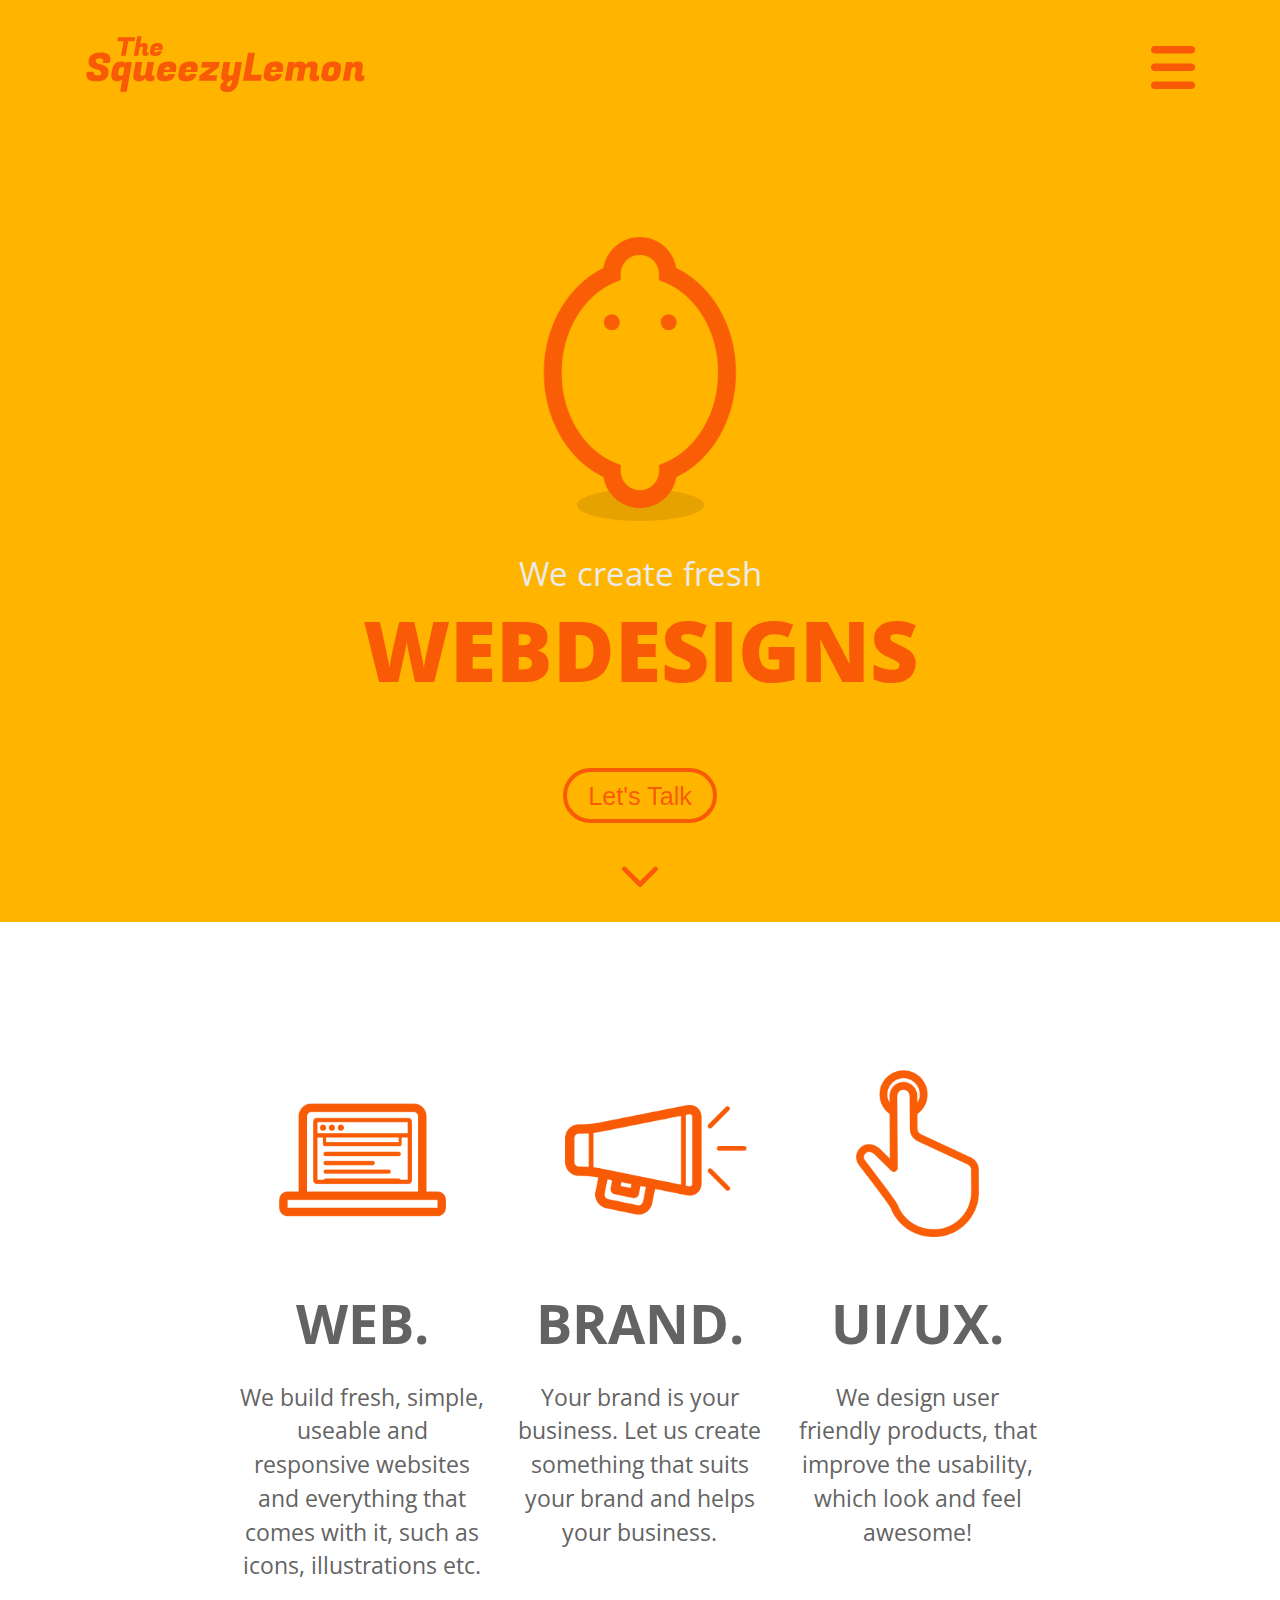
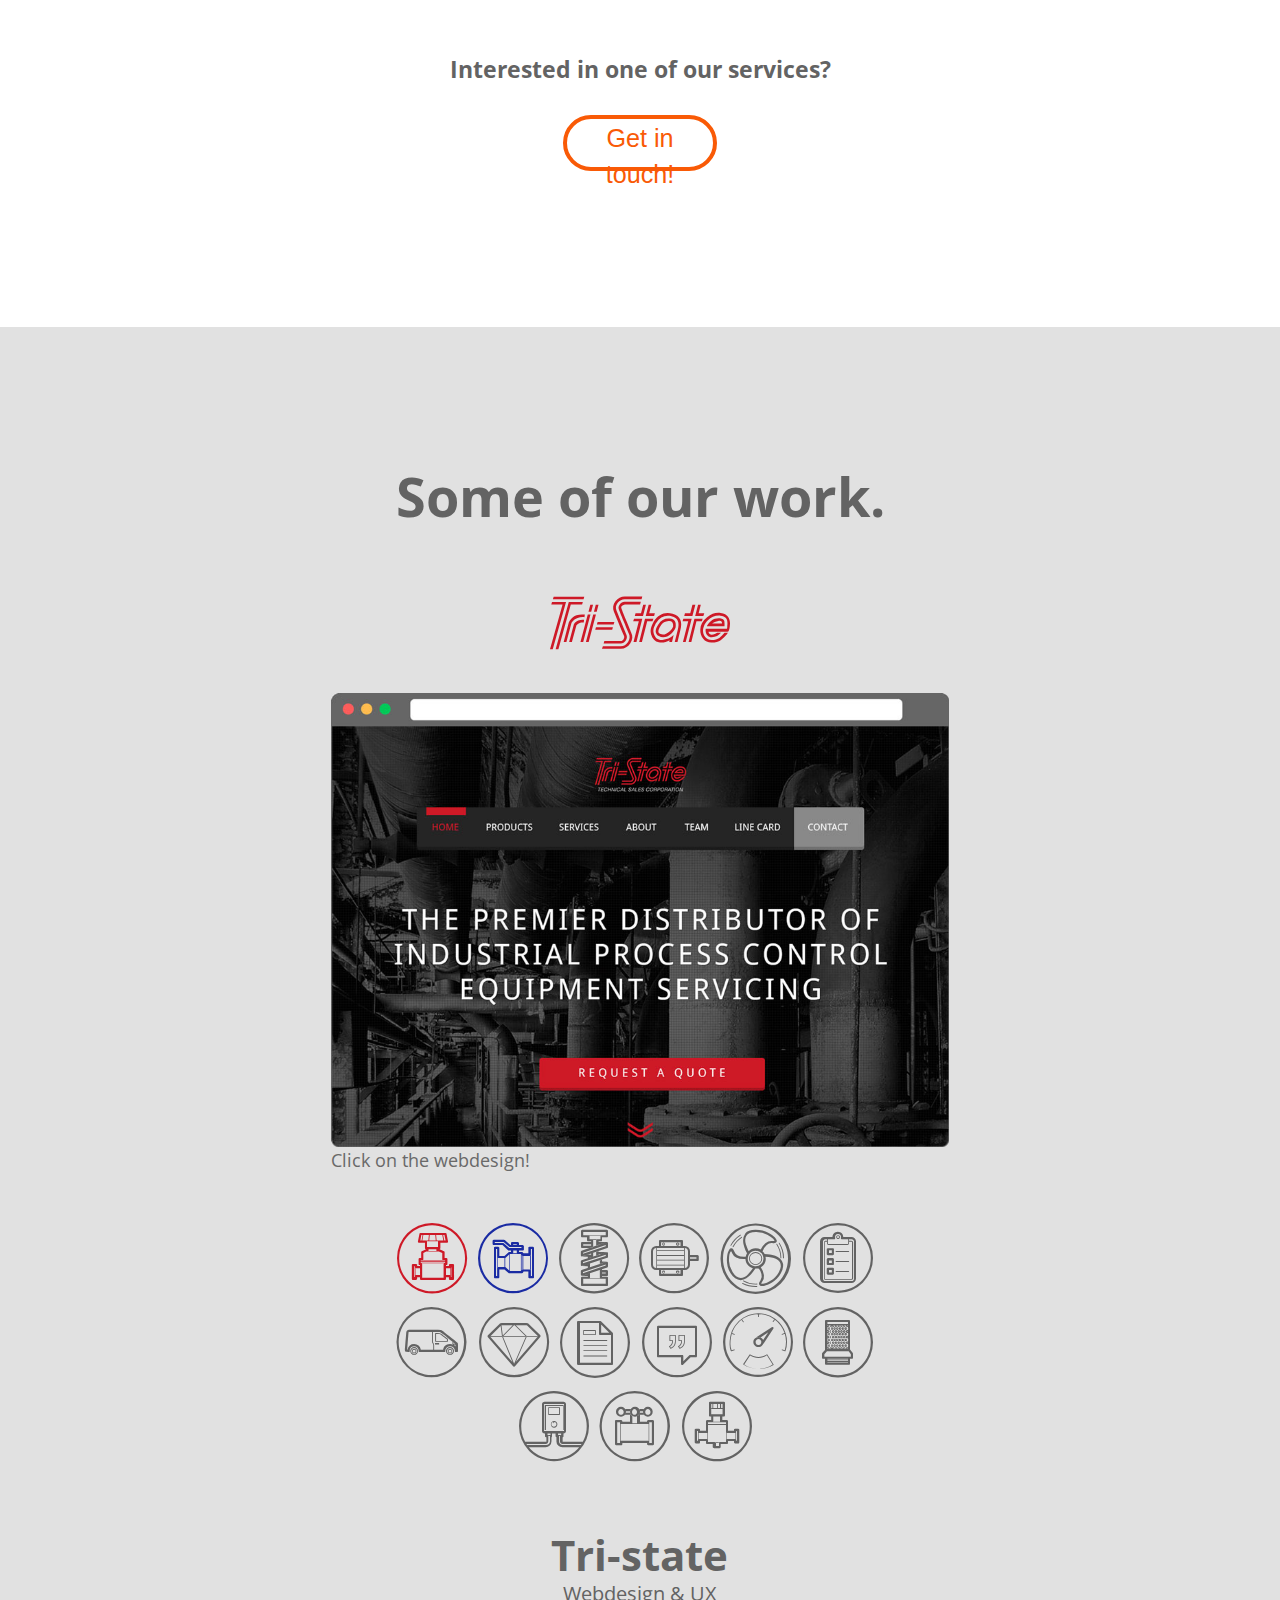
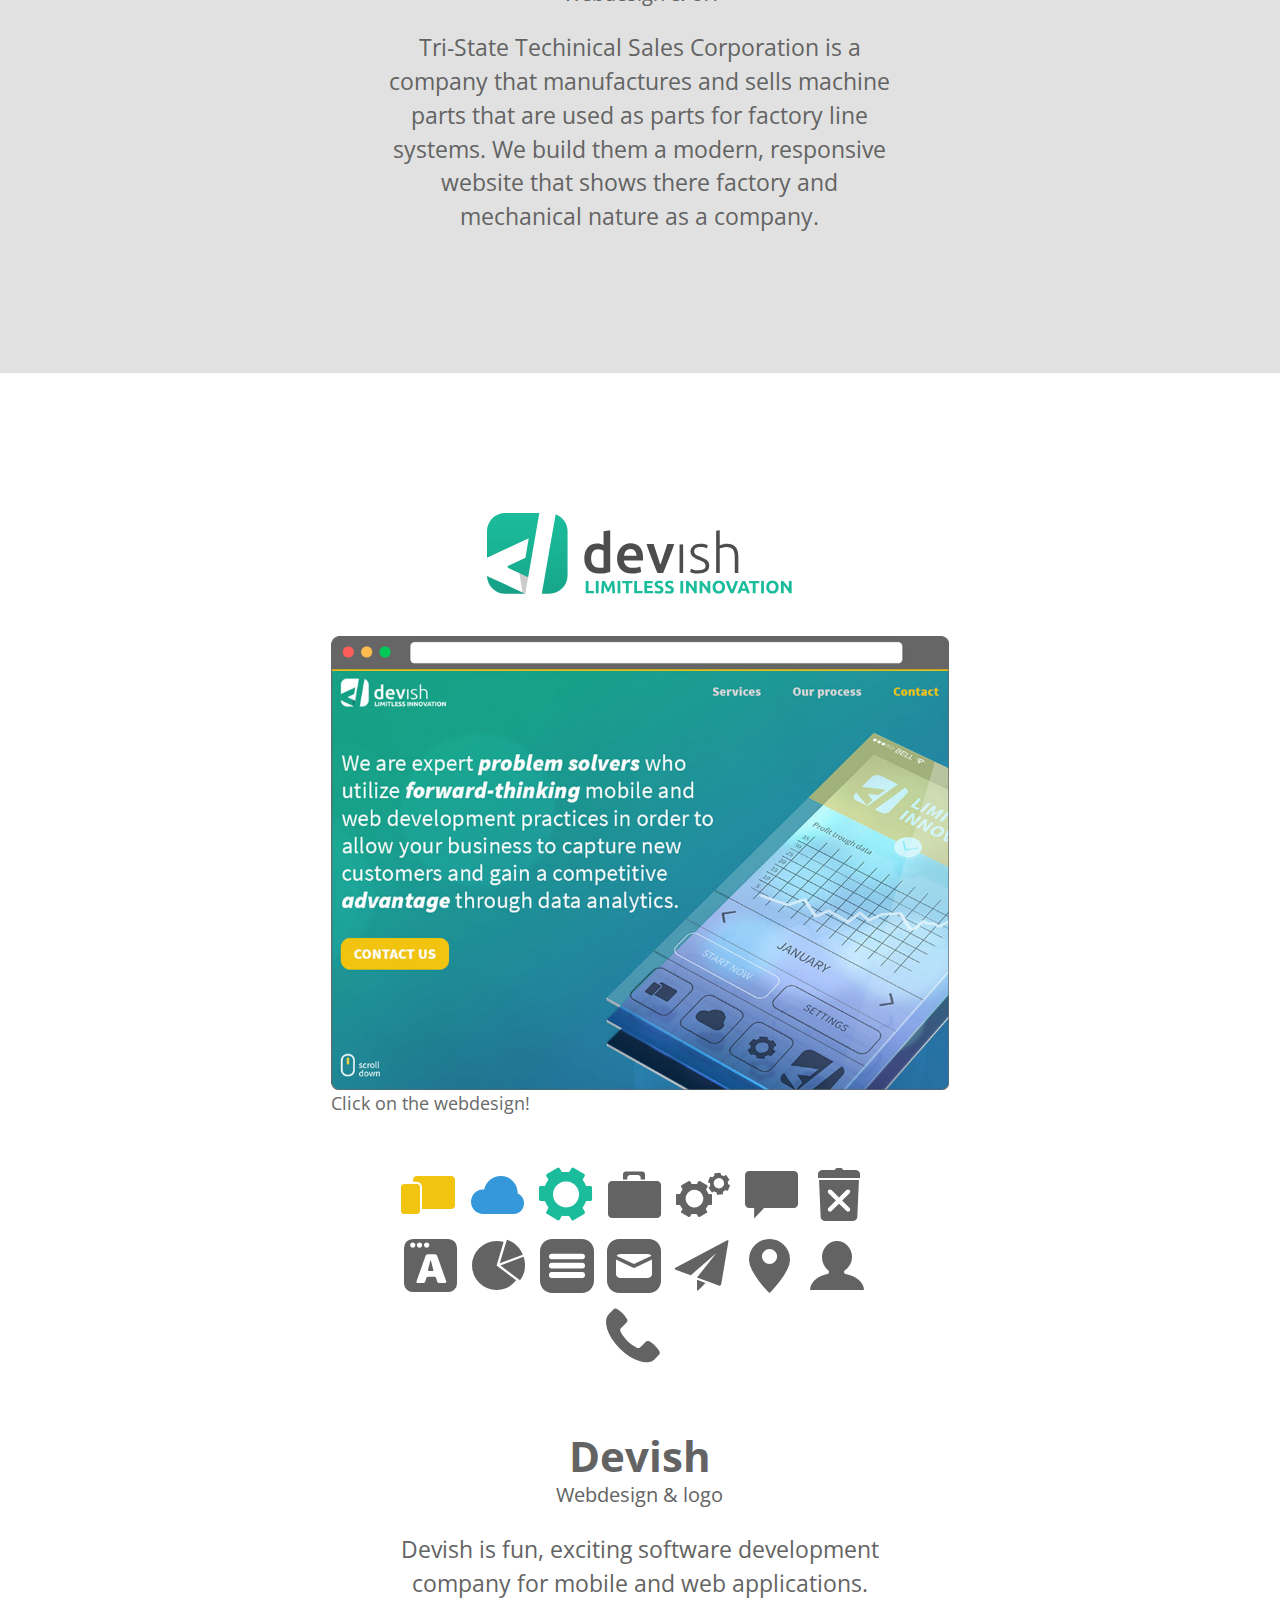
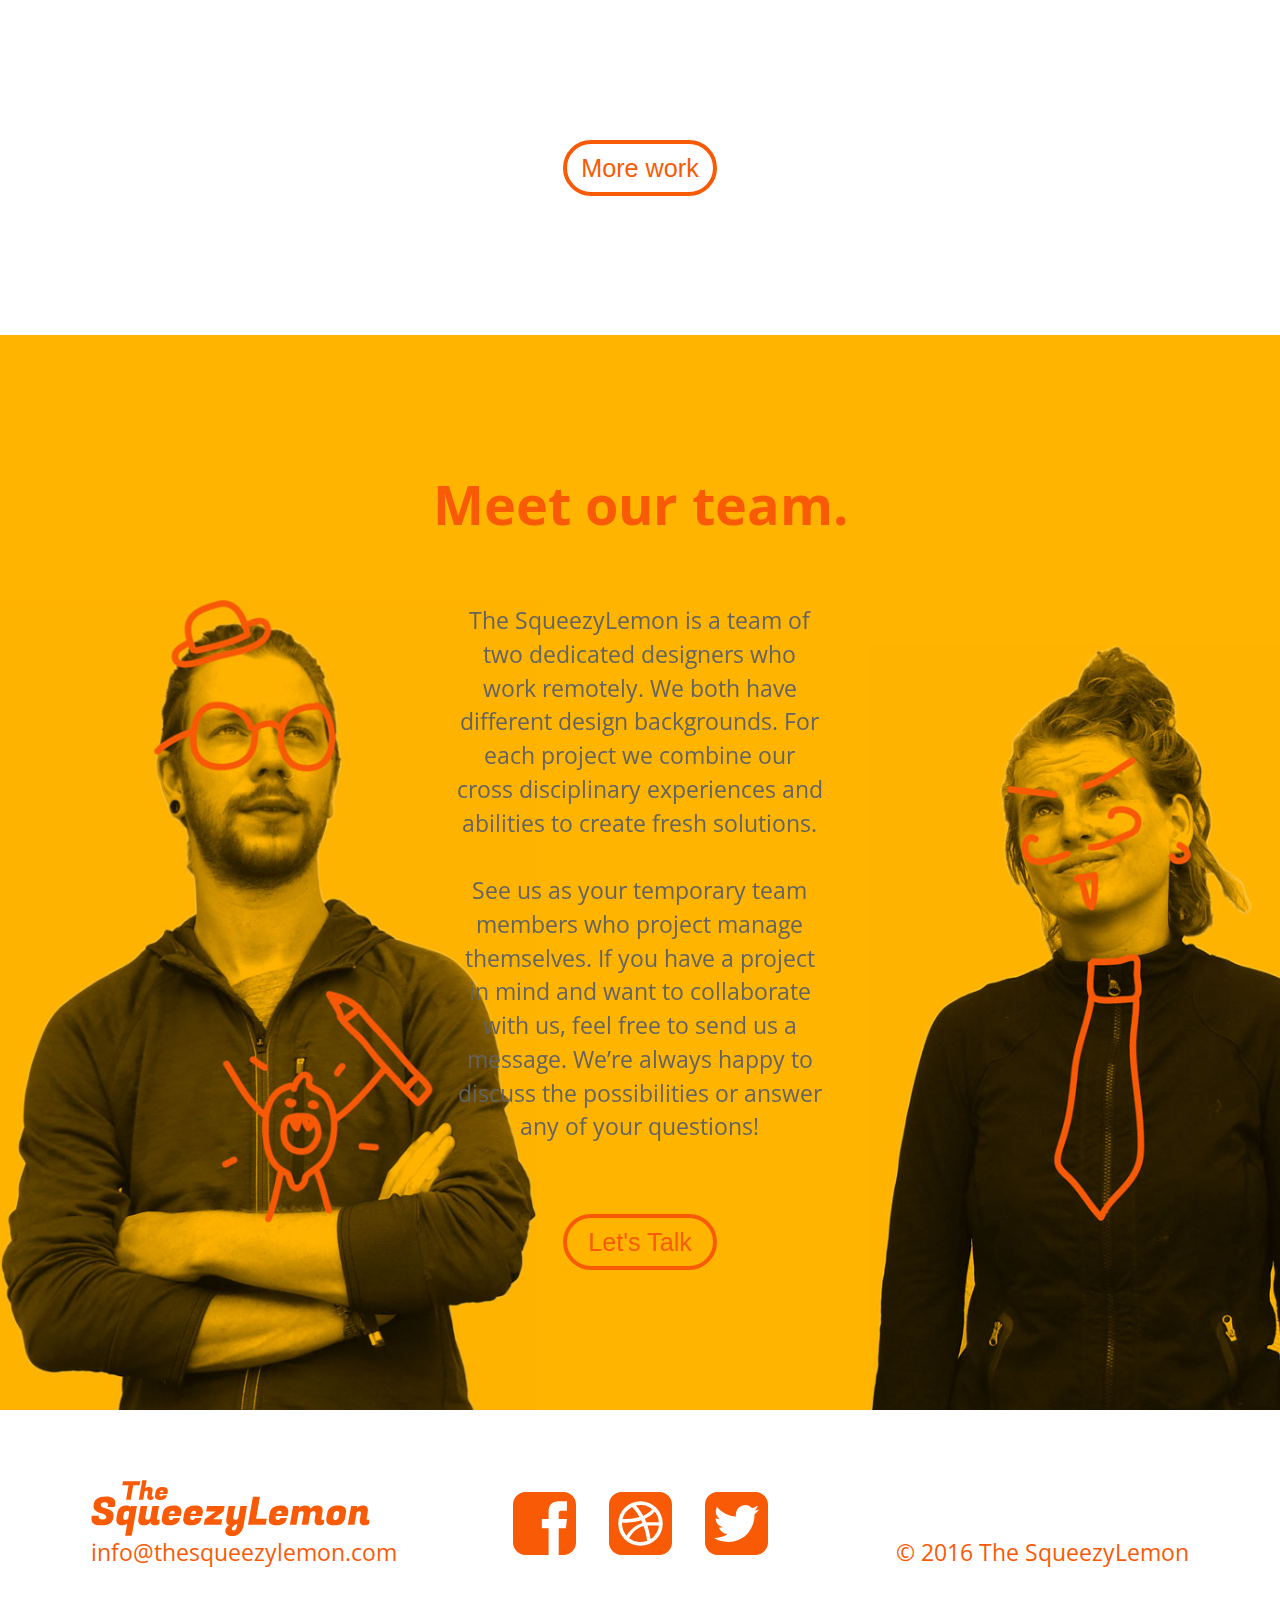
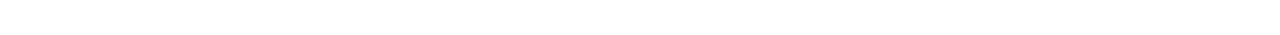
==== commit 82d1844b: "change meta & angle" ====
--- a/index.html
+++ b/index.html
@@ -5,6 +5,7 @@
     <meta charset="utf-8">
     <meta http-equiv="X-UA-Compatible" content="IE=edge">
     <meta name="viewport" content="width=device-width, initial-scale=1">
+    <meta name="description" content="The SqueezyLemon is a team of two dedicated designers who work remotely. We both have different design backgrounds. For each project we combine our cross disciplinary experiences and abilities to create fresh solutions.">
     
     <title>The SqueezyLemon</title>
     
--- a/css/main.css
+++ b/css/main.css
@@ -701,6 +701,8 @@
     position: relative;
     bottom: 0;
     padding-bottom: 15.5vh;
+    overflow-x: hidden;
+    overflow-y: auto;
 }
 
 .container-nils{
--- a/css/breakpoints.css
+++ b/css/breakpoints.css
@@ -123,9 +123,9 @@
 
 /*-------------Tablet landscape----------- */
 @media only screen and (max-width : 1024px) and (min-width : 768px) and (orientation: landscape) {
+/*-------------------------general------------*/     
     .col-md-6{
-        width: 66.66%;
-        
+        width: 66.66%;  
     }
     
     .col-md-4.col50{
@@ -135,9 +135,16 @@
     .col-md-7{
         width: 75%;
     }
+    
     .btn-all{
-        width: 15vw;
-    }
+        width: 18vw;
+    }
+    
+ /*-------------------------header------------*/   
+    .angle-down{
+    margin-top: 2vh;
+    }
+    
 /*-------------------------team------------*/
     
     .container-nils{
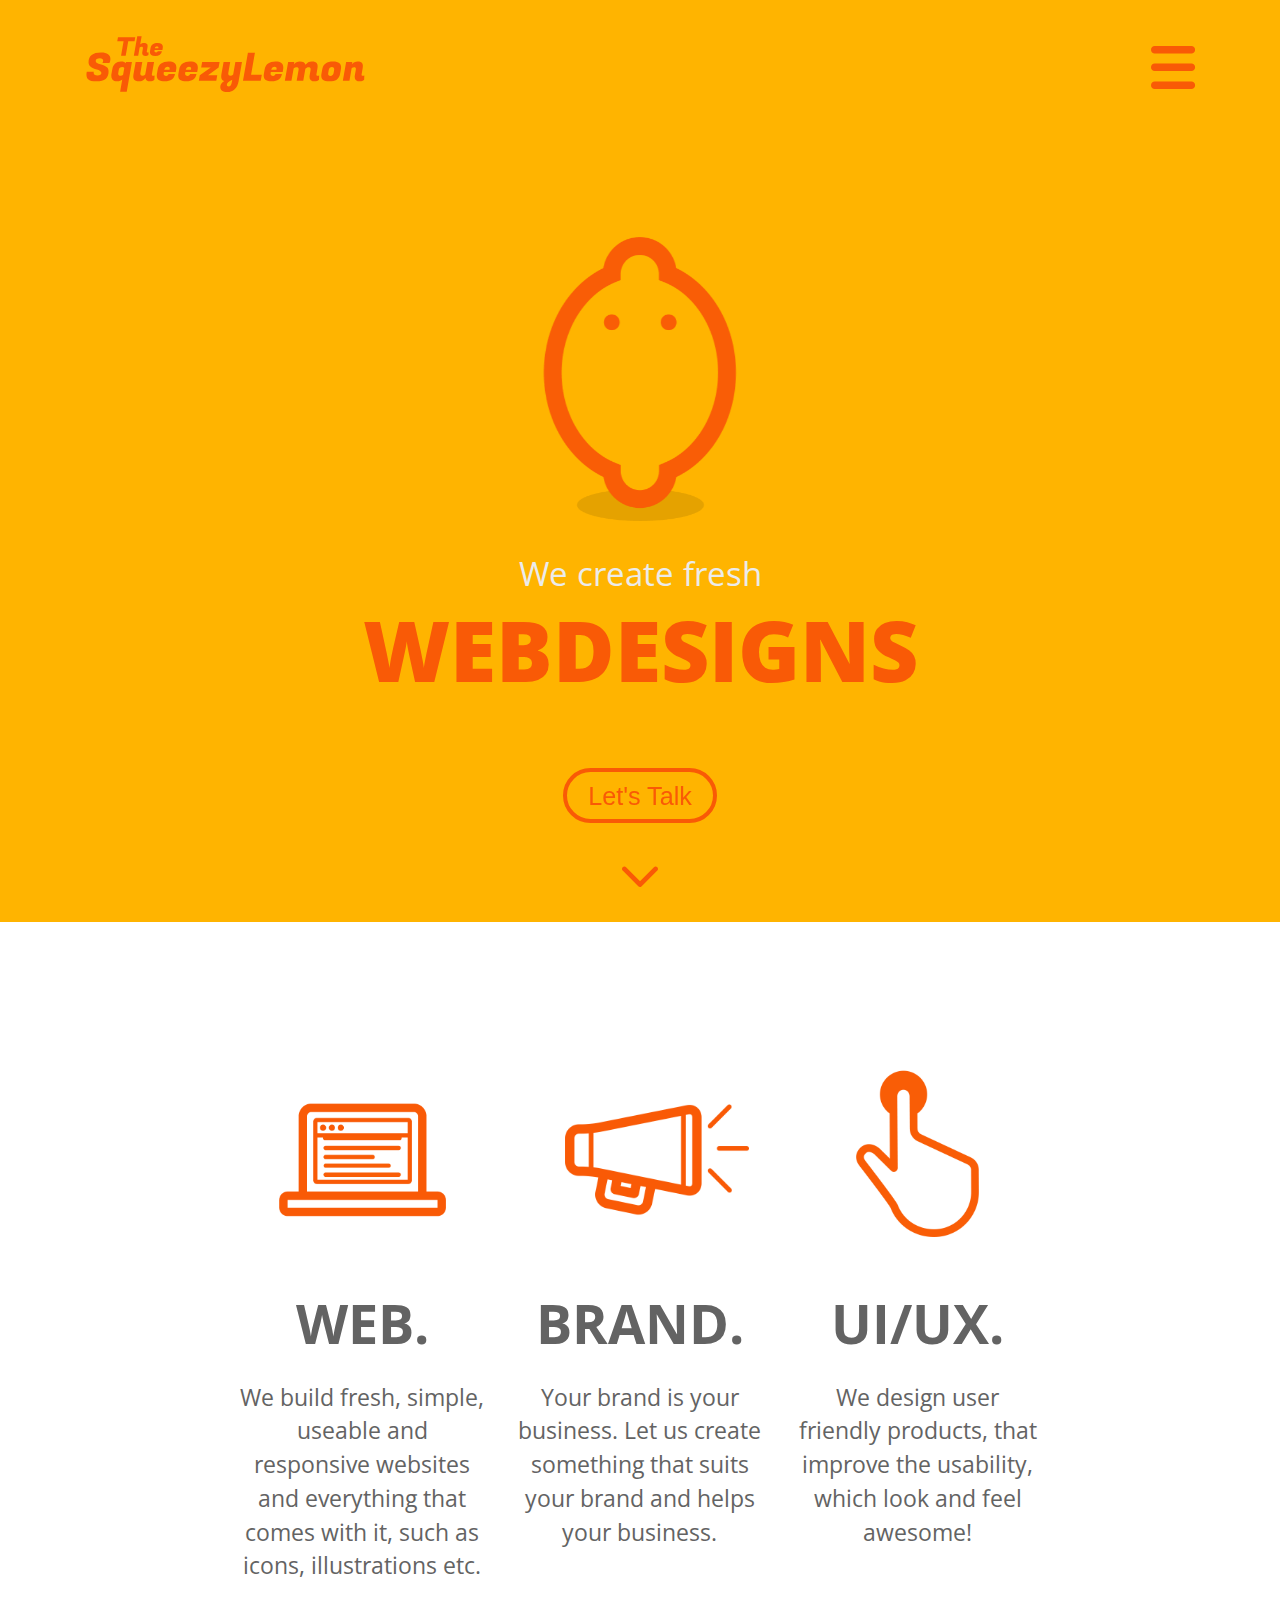
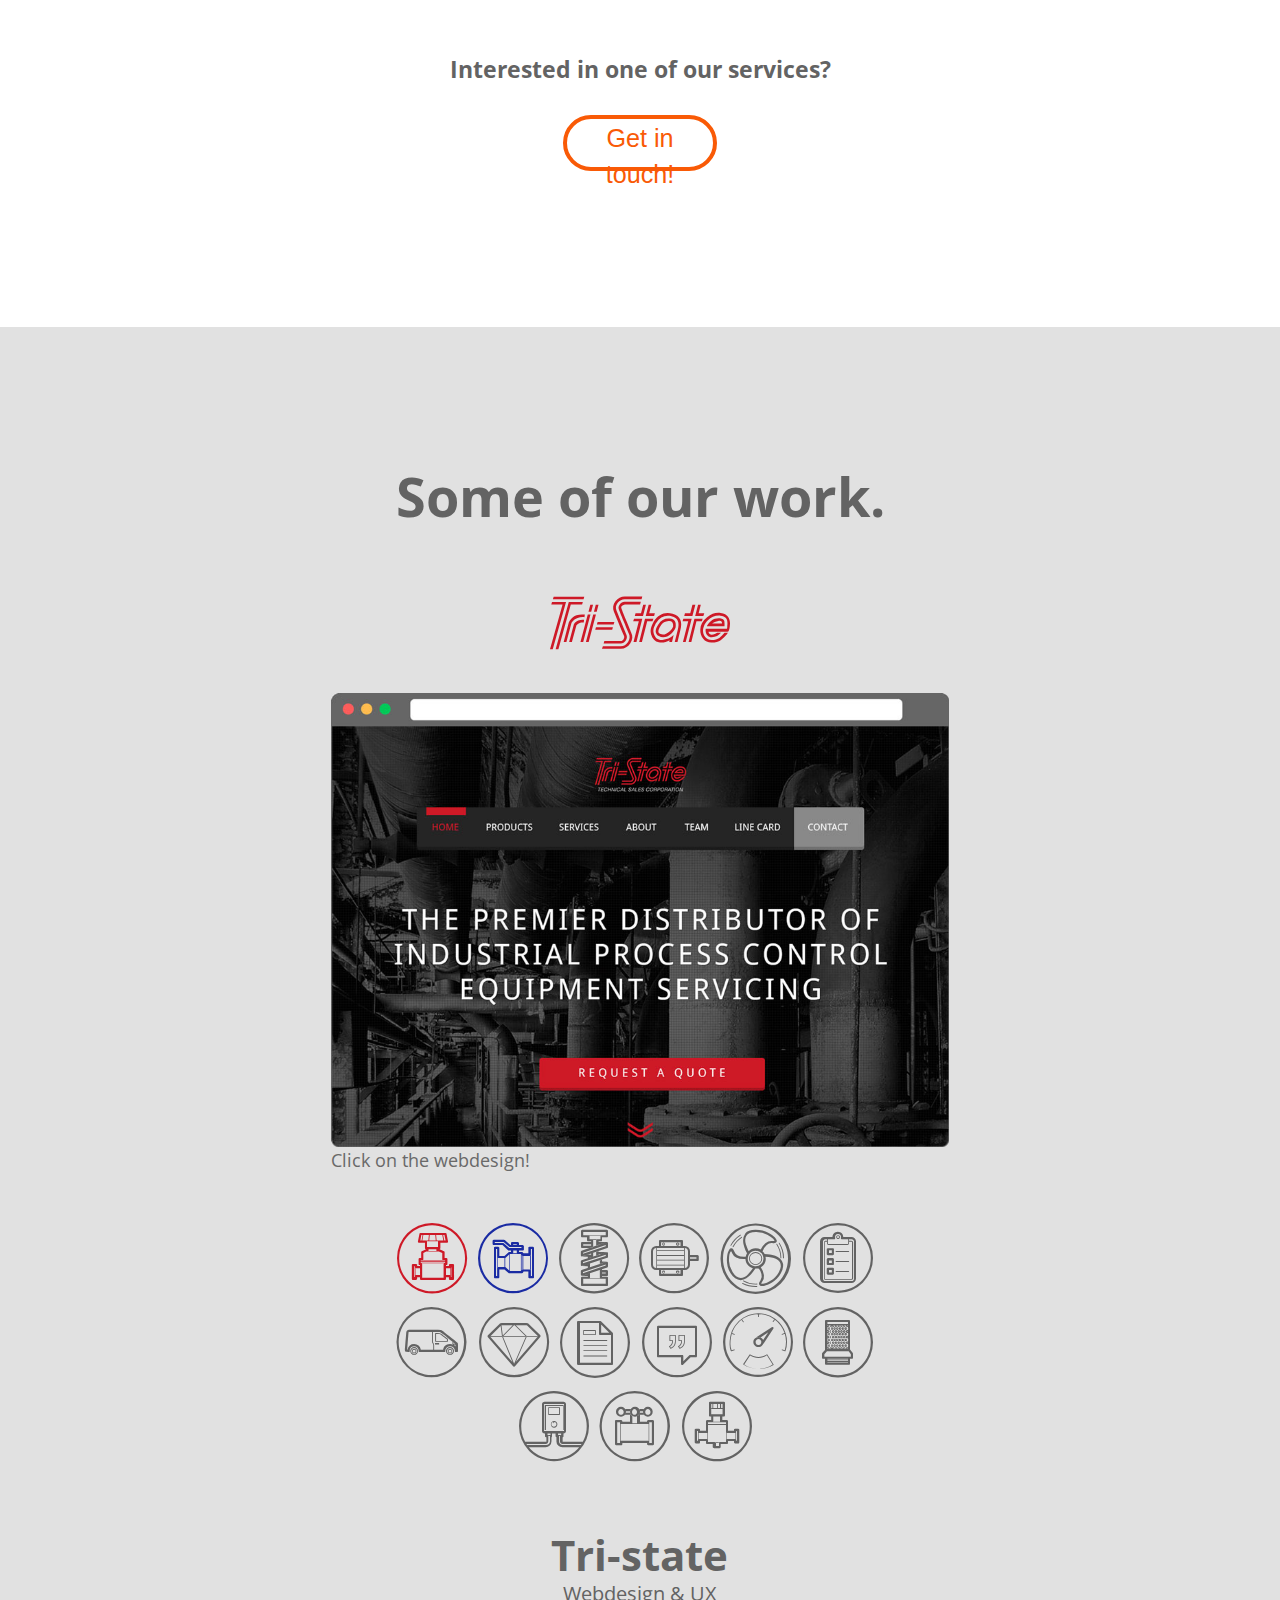
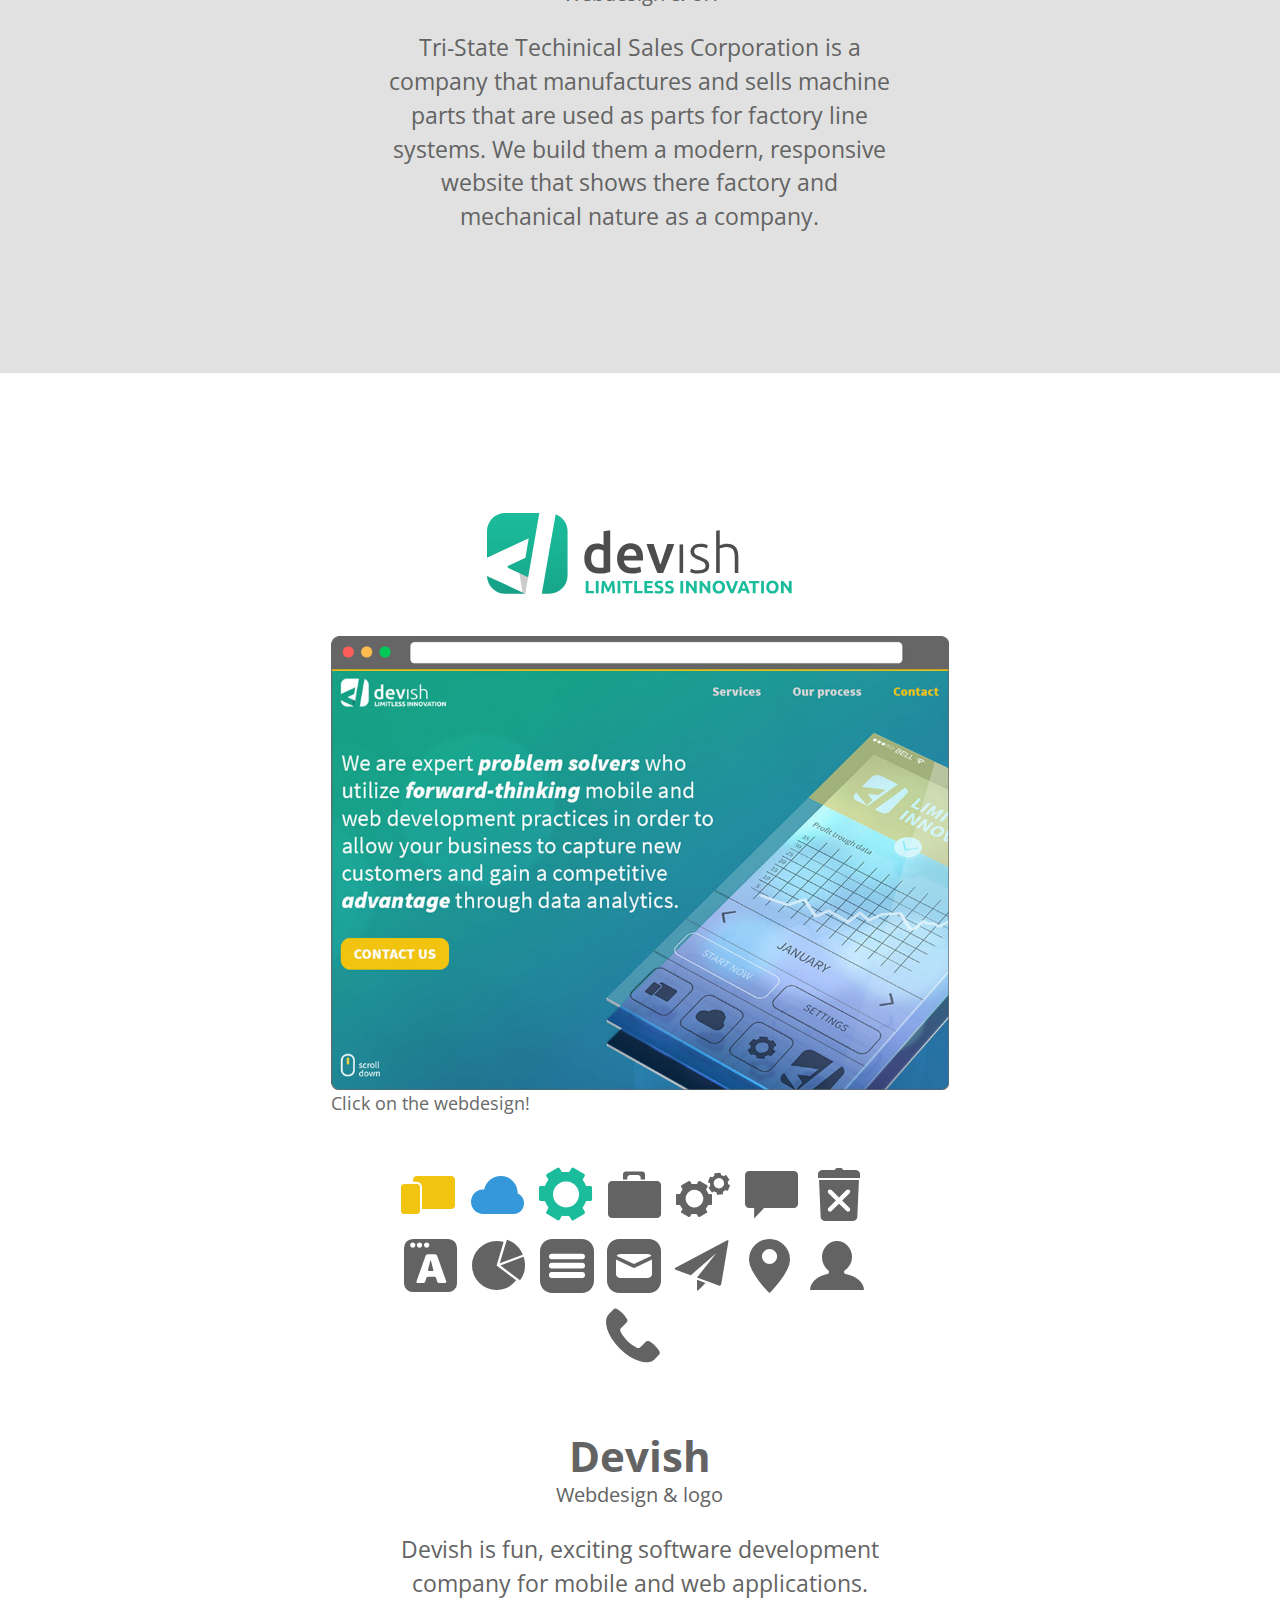
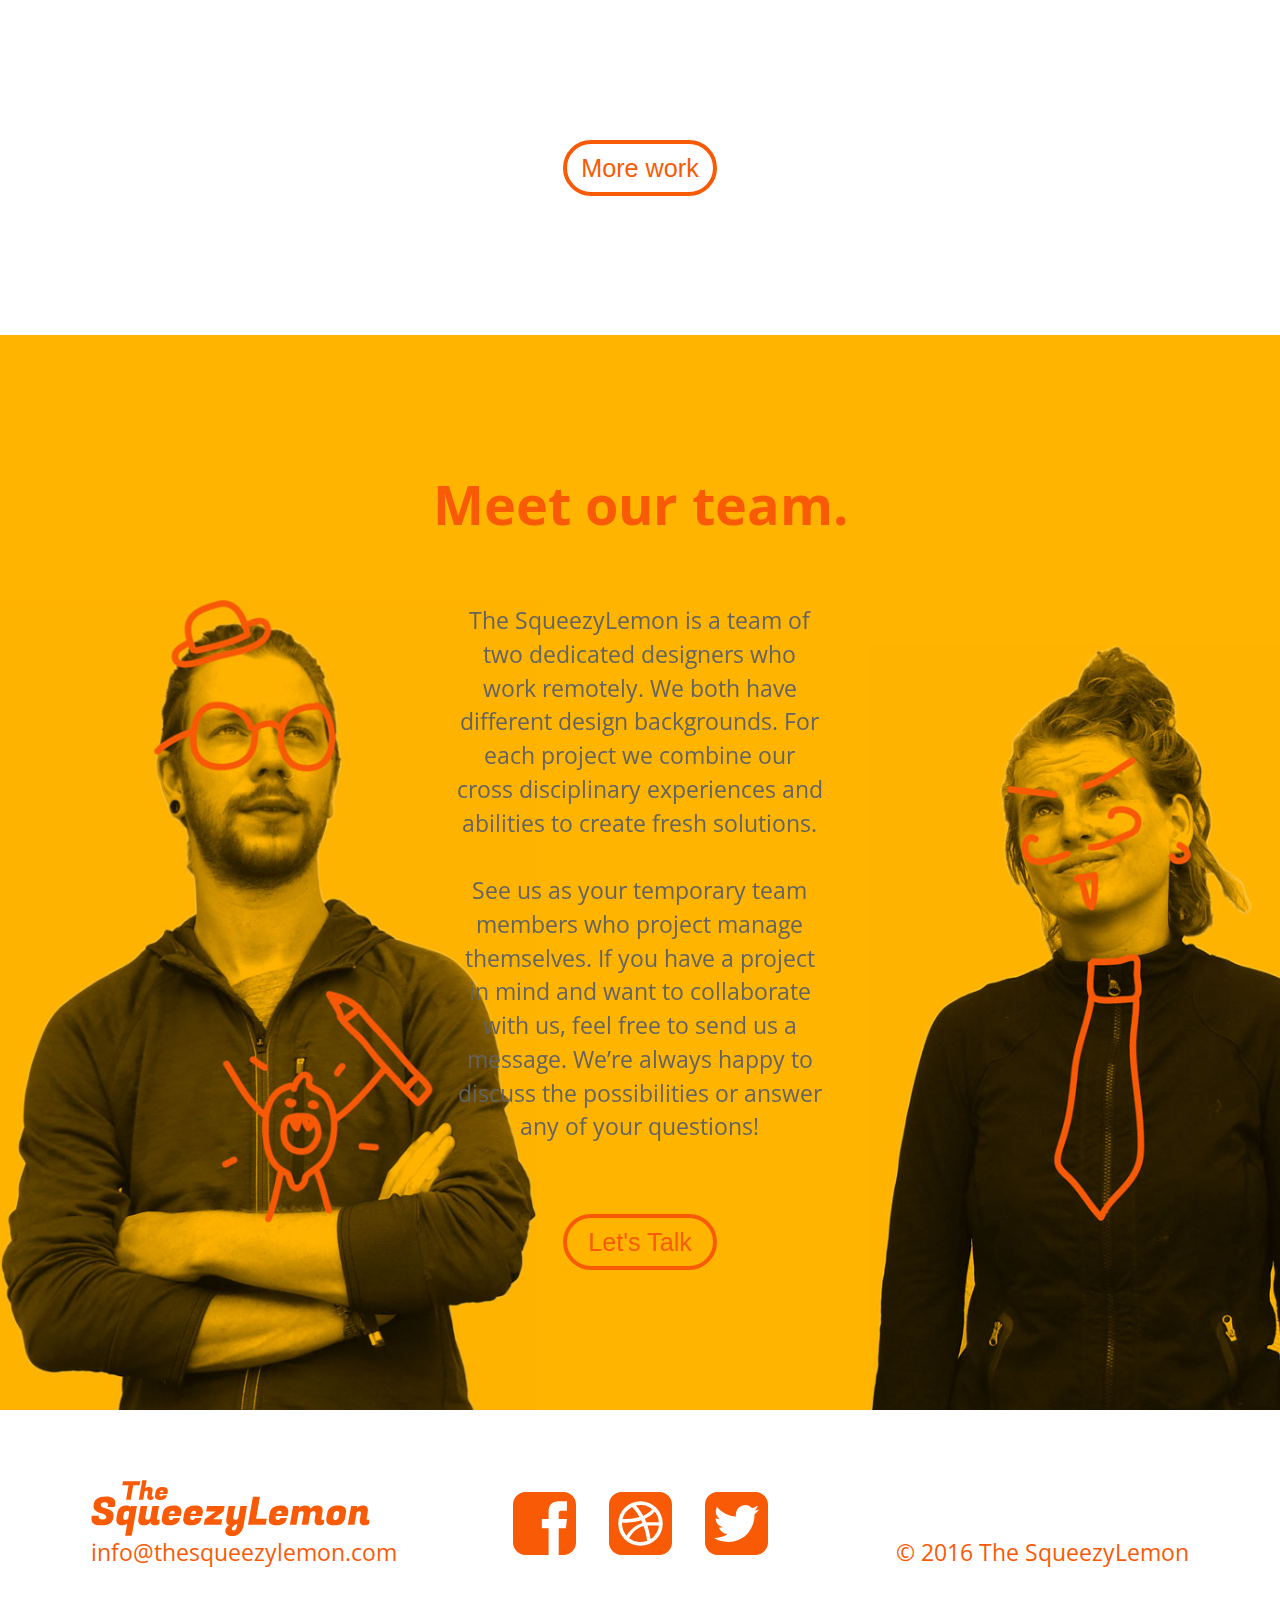
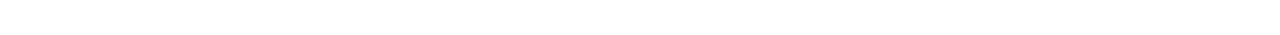
==== commit 2d645e79: "Merge remote-tracking branch 'refs/remotes/origin/gh-pages'" ====
(no text change in the page or its own stylesheets)
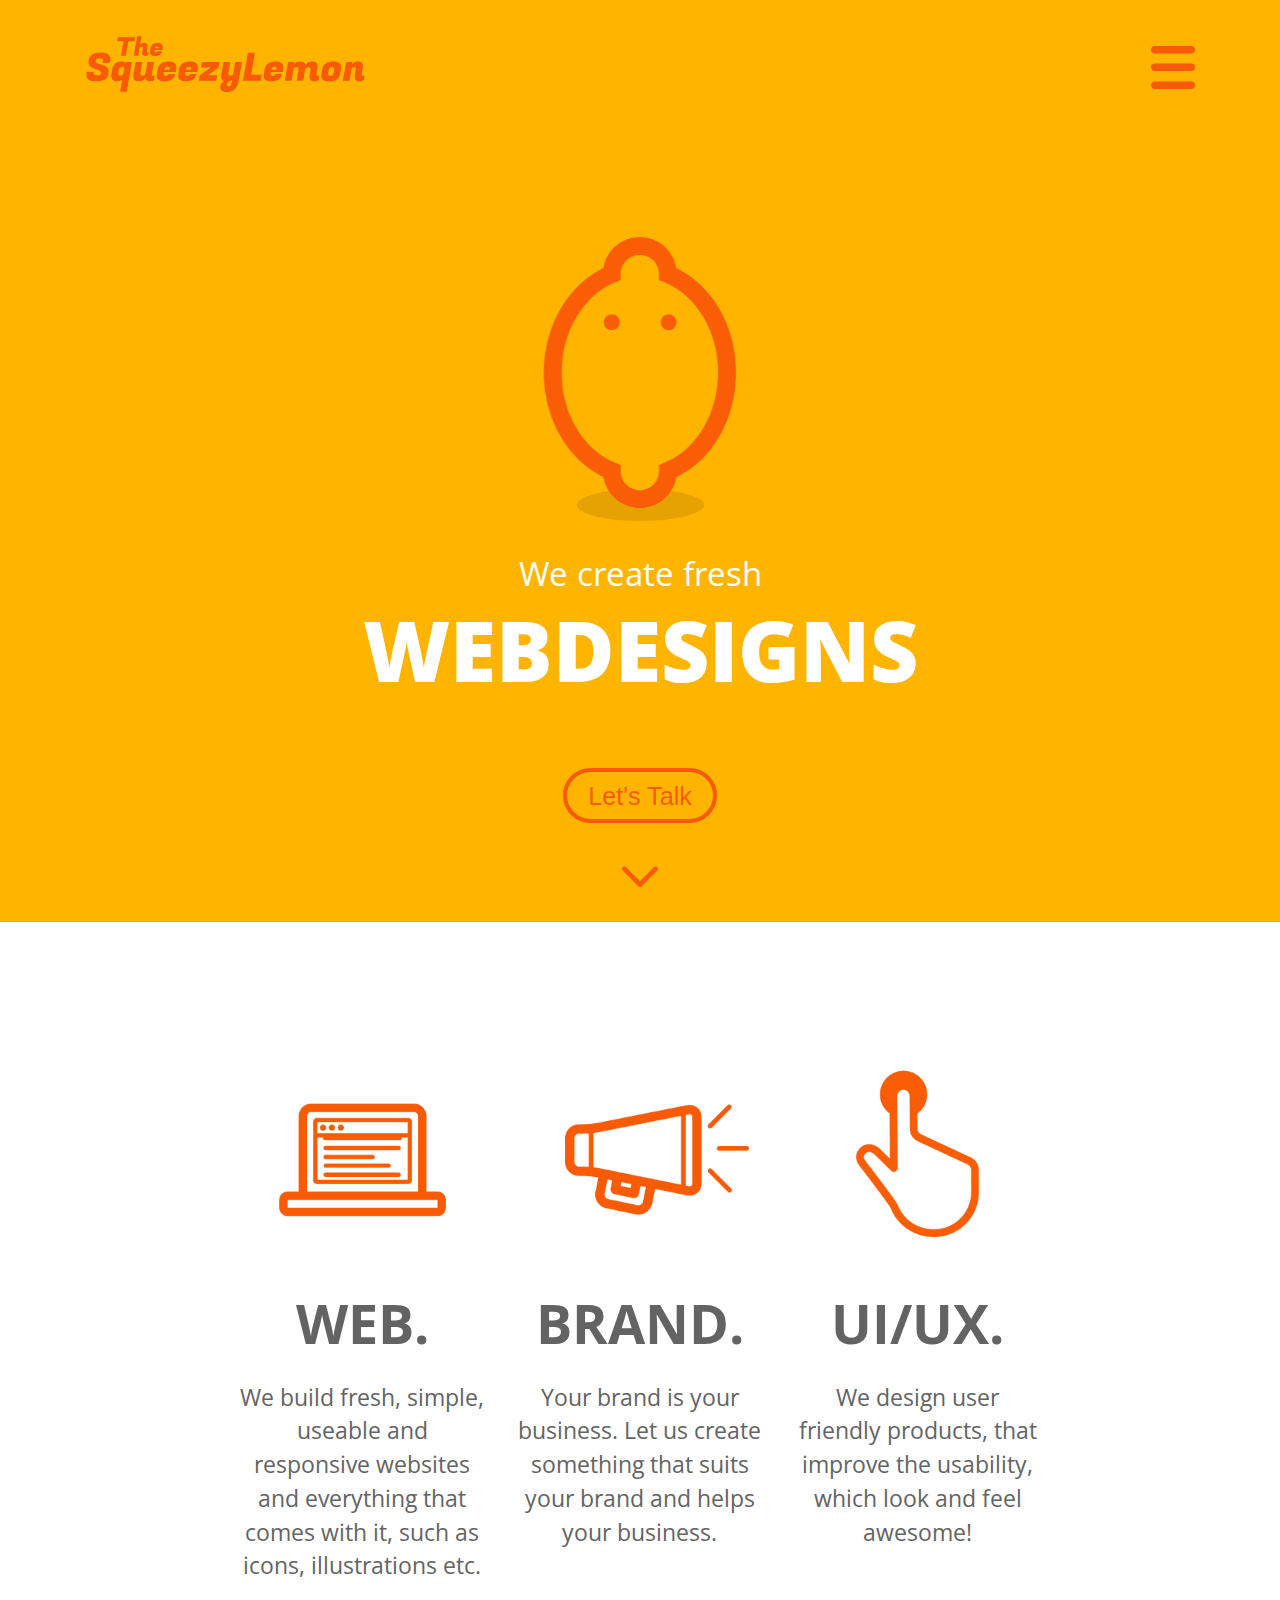
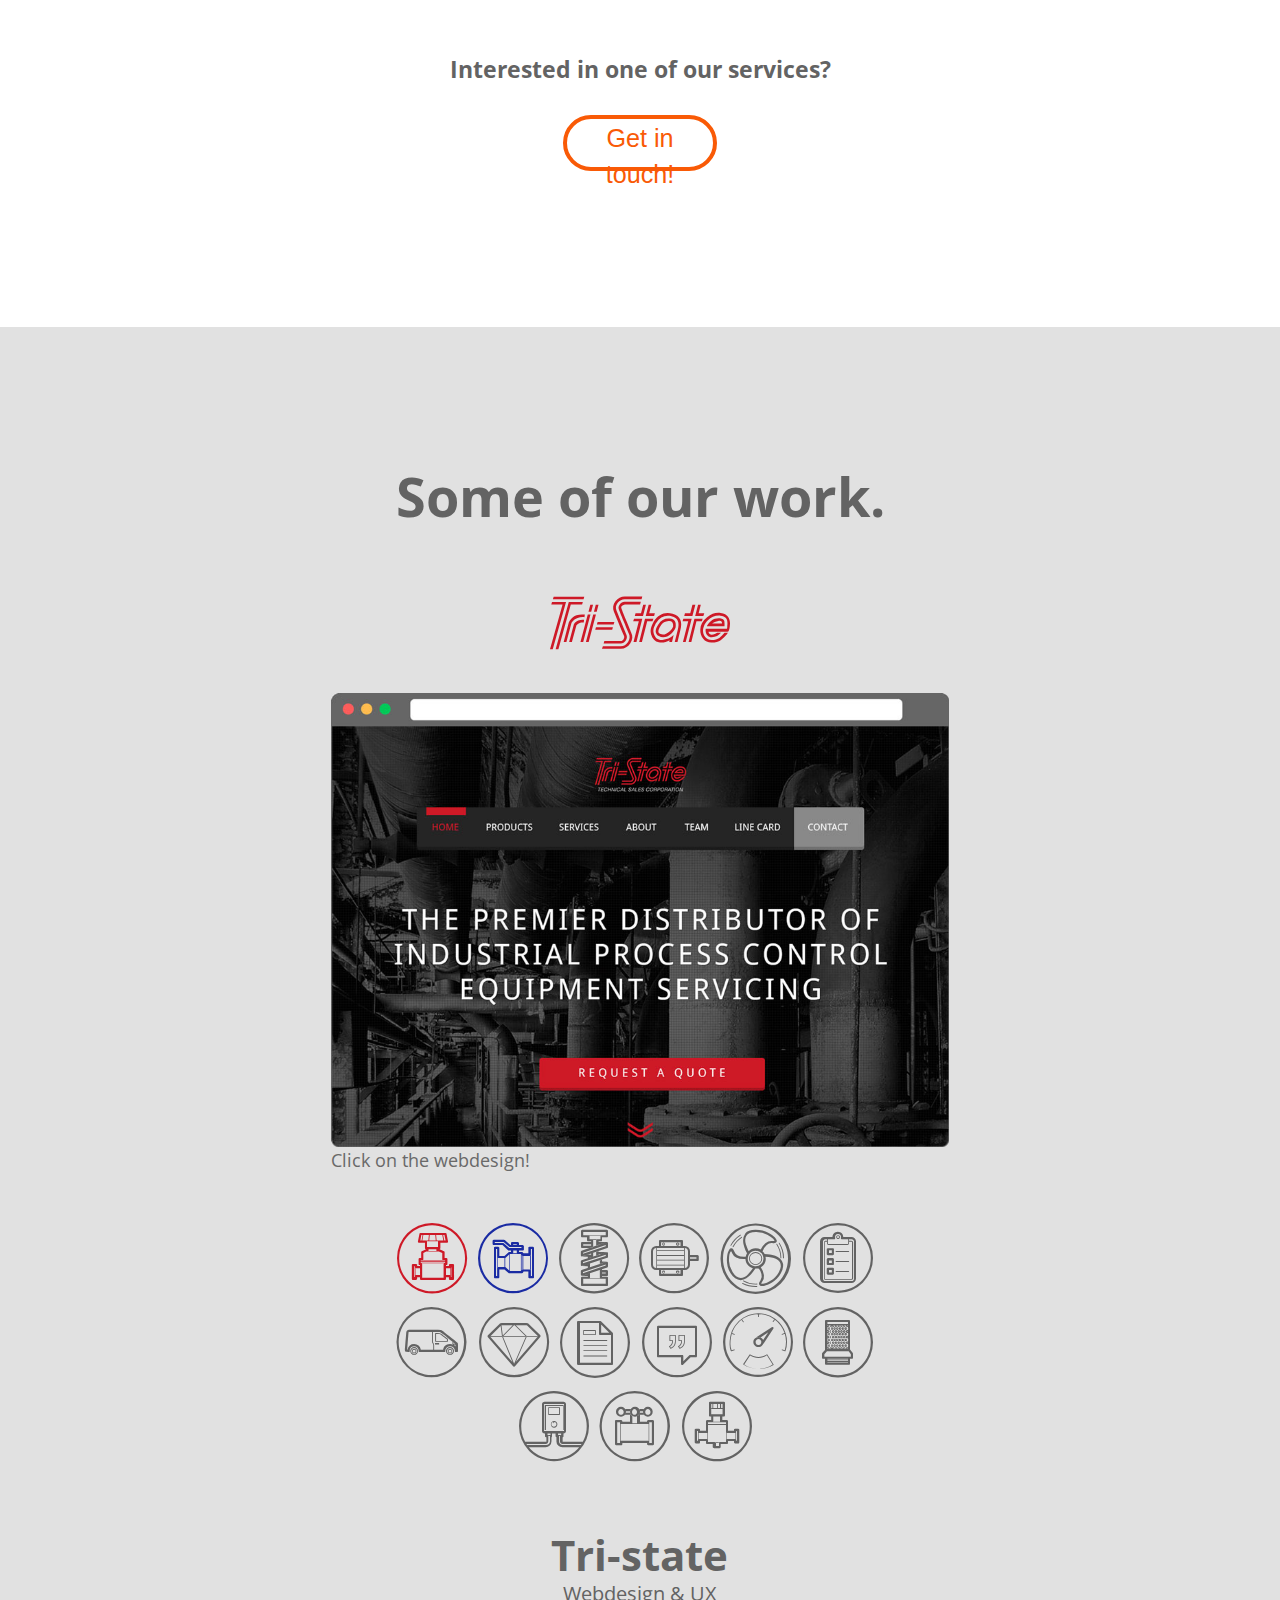
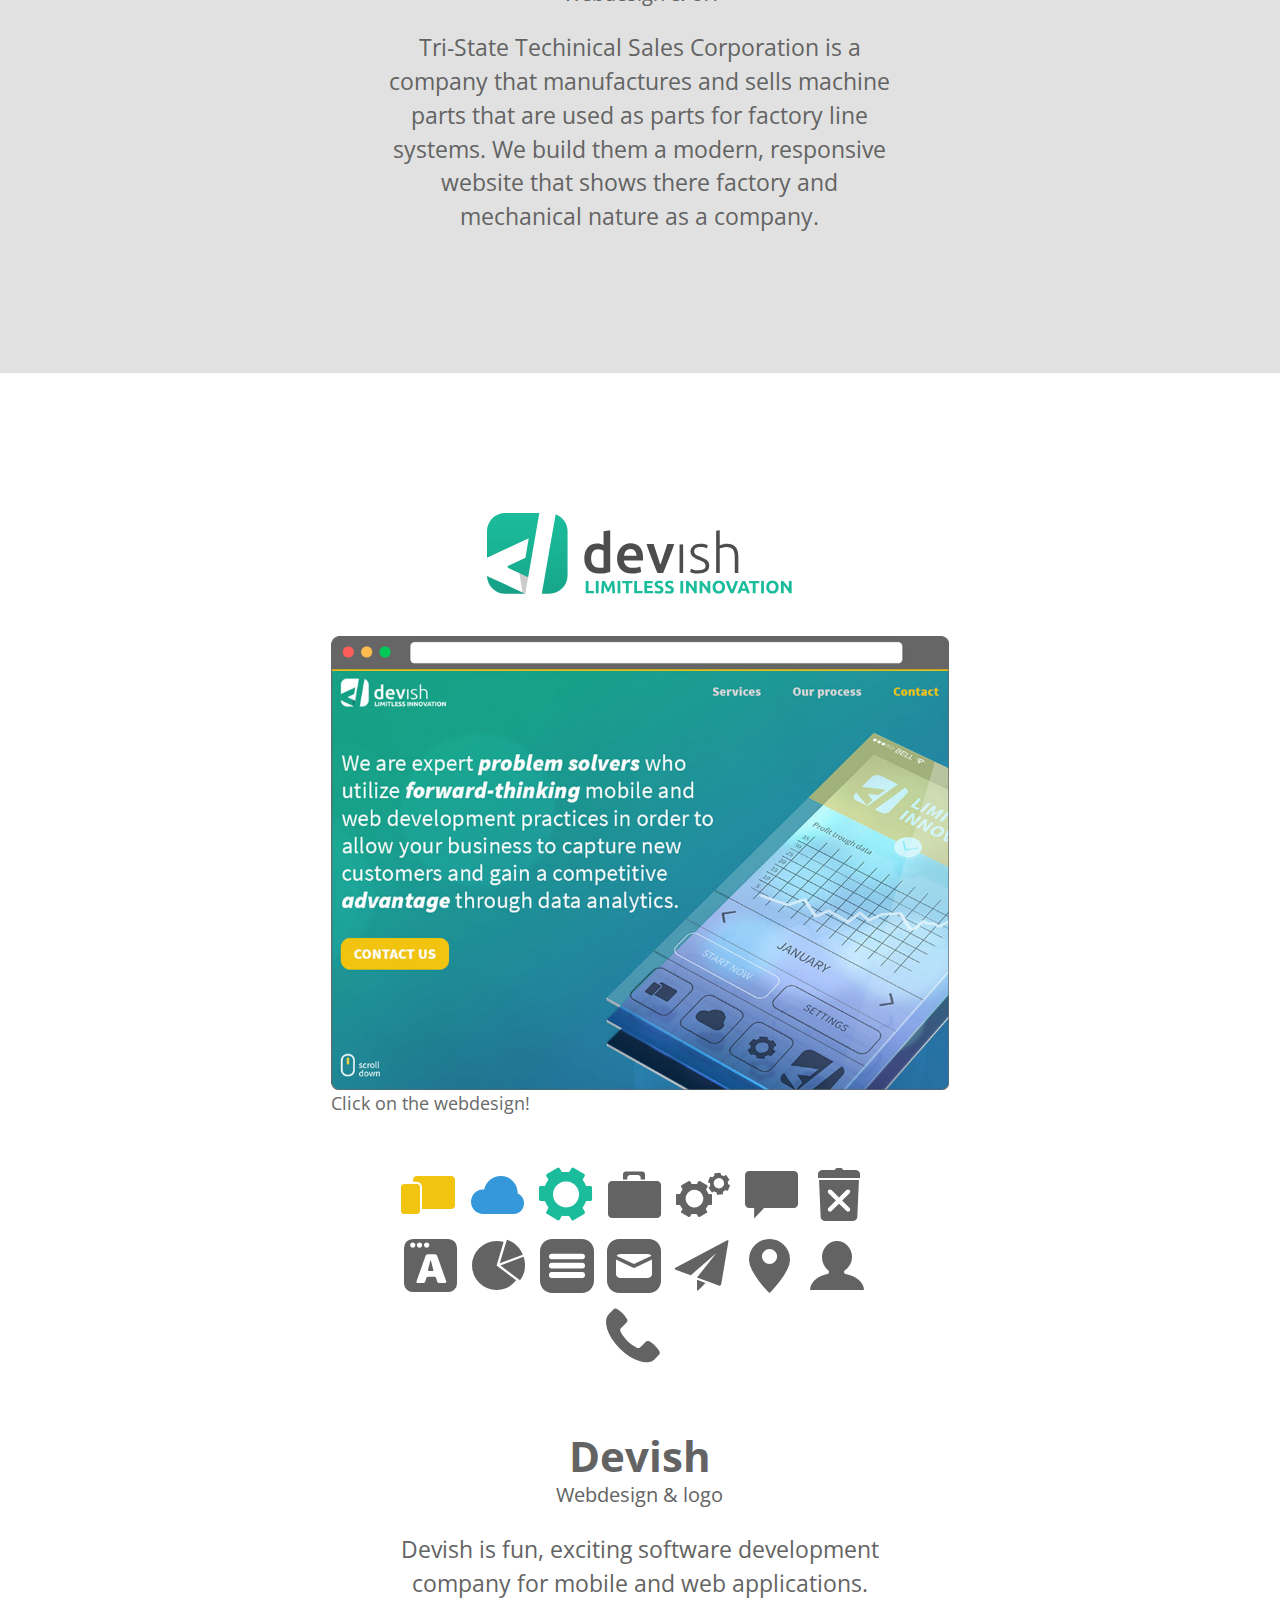
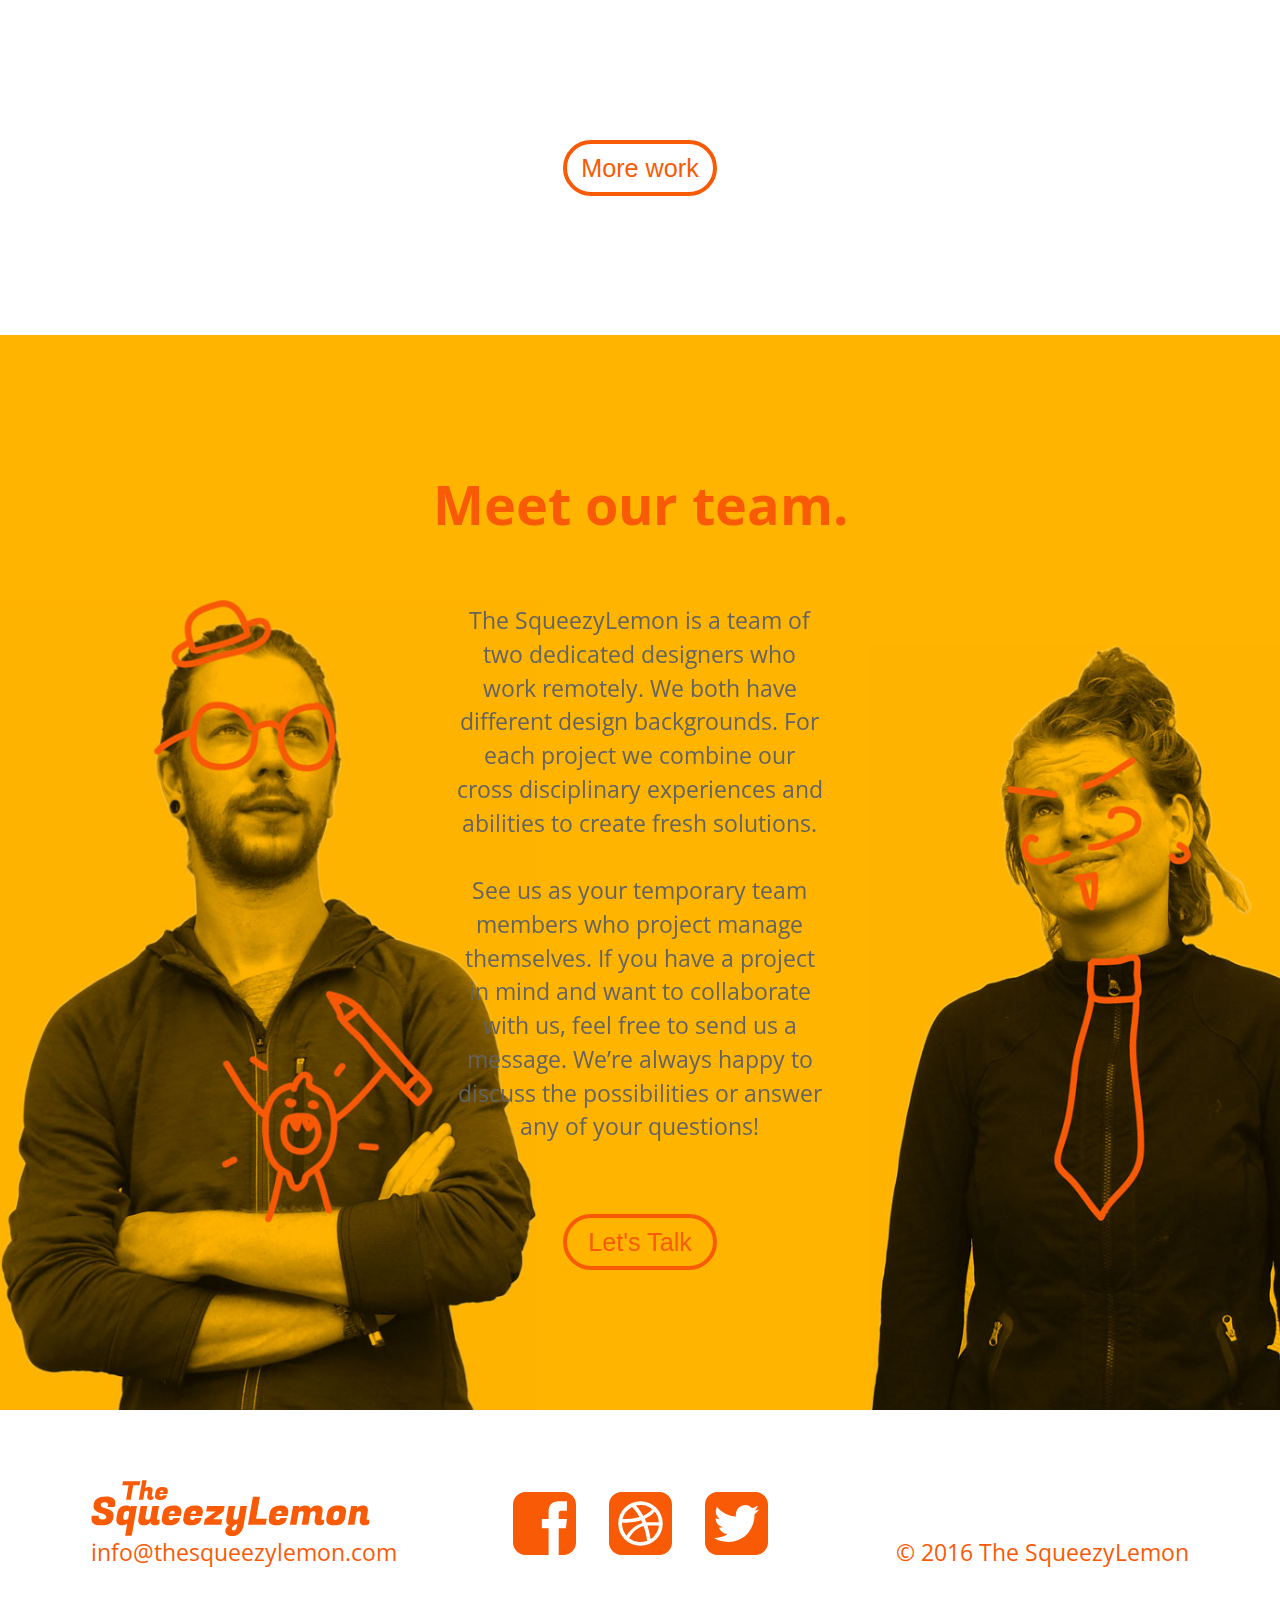
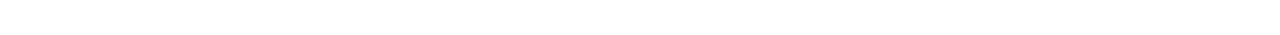
==== commit 7a6efdd0: "change padding footer phone" ====
--- a/index.html
+++ b/index.html
@@ -79,7 +79,7 @@
         <li><a href="#go-home">Home</a></li>
         <li><a href="#go-services">Services</a></li>
         <li><a href="#go-work">Work</a></li>
-        <li><a href="#go-team">Team</a></li>
+        <li><a href="#go-team">Team</a></li>   
         </lu>
           <button type="button" class="hvr-fade contact-btn btn-all btn-header">Let's Talk</button>
     </div>
@@ -310,7 +310,7 @@
         <!-------FOOTER------->
    
    <section class="footer">
-        <div class="container-fluid">
+        <div class="container-fluid padding-footer">
             <div class="row row-centered">
                 
                 <div class="col-md-4 col-sm-4 col-lg-4 col45 col-xs-12 footer-left align-bottom">
@@ -319,6 +319,8 @@
                 </div>
                 
                 <div class="col-md-4 col-sm-4 col-lg-4 col45 col-xs-12 footer-middle align-bottom icons-social">
+                    
+                     
                     
                 <button  onclick="window.open('https://www.facebook.com/thesqueezylemon/');" class="icons animated infinite pulse animatedhover">f</button>
                 <button  onclick="window.open('https://dribbble.com/thesqueezylemon');" class="icons animated infinite pulse animatedhover">d</button>
--- a/css/main.css
+++ b/css/main.css
@@ -9,7 +9,7 @@
     font-family: 'Open Sans', sans-serif;
     font-weight: 800!important;
     font-size: 9.3vh;
-    color: #f95a06;
+    color: #fff;
     margin-top: 0.5vh;
     margin-bottom: 0;
 }
@@ -468,6 +468,7 @@
     height: 100vh;
     padding-top: 3.9vh;
     position: fixed;
+    visibility: hidden;
     width: 33.6vw;
     z-index: 1000;
 }
@@ -516,7 +517,7 @@
 
 .create {
     font-size: 3.7vh;
-    color: #ebebeb;
+    color: #fff;
     margin-top: 3.1vh;
     margin-bottom: 0;
 }
@@ -702,7 +703,7 @@
     bottom: 0;
     padding-bottom: 15.5vh;
     overflow-x: hidden;
-    overflow-y: auto;
+    overflow-y: hidden;
 }
 
 .container-nils{
--- a/css/breakpoints.css
+++ b/css/breakpoints.css
@@ -254,7 +254,7 @@
 .team{
         padding-bottom: 0;
     }
-
+    
 }
 
 
@@ -431,6 +431,10 @@
         
         font-size: 2.5vh;
         text-align: center;
+    }
+
+    .padding-footer {
+        padding-bottom: 4vh;
     }
  
 }
@@ -641,6 +645,8 @@
         font-size: 4.5vh;
         text-align: center;
     }  
-    
-}
-
+    .padding-footer {
+        padding-bottom: 2vh;
+    }
+}
+
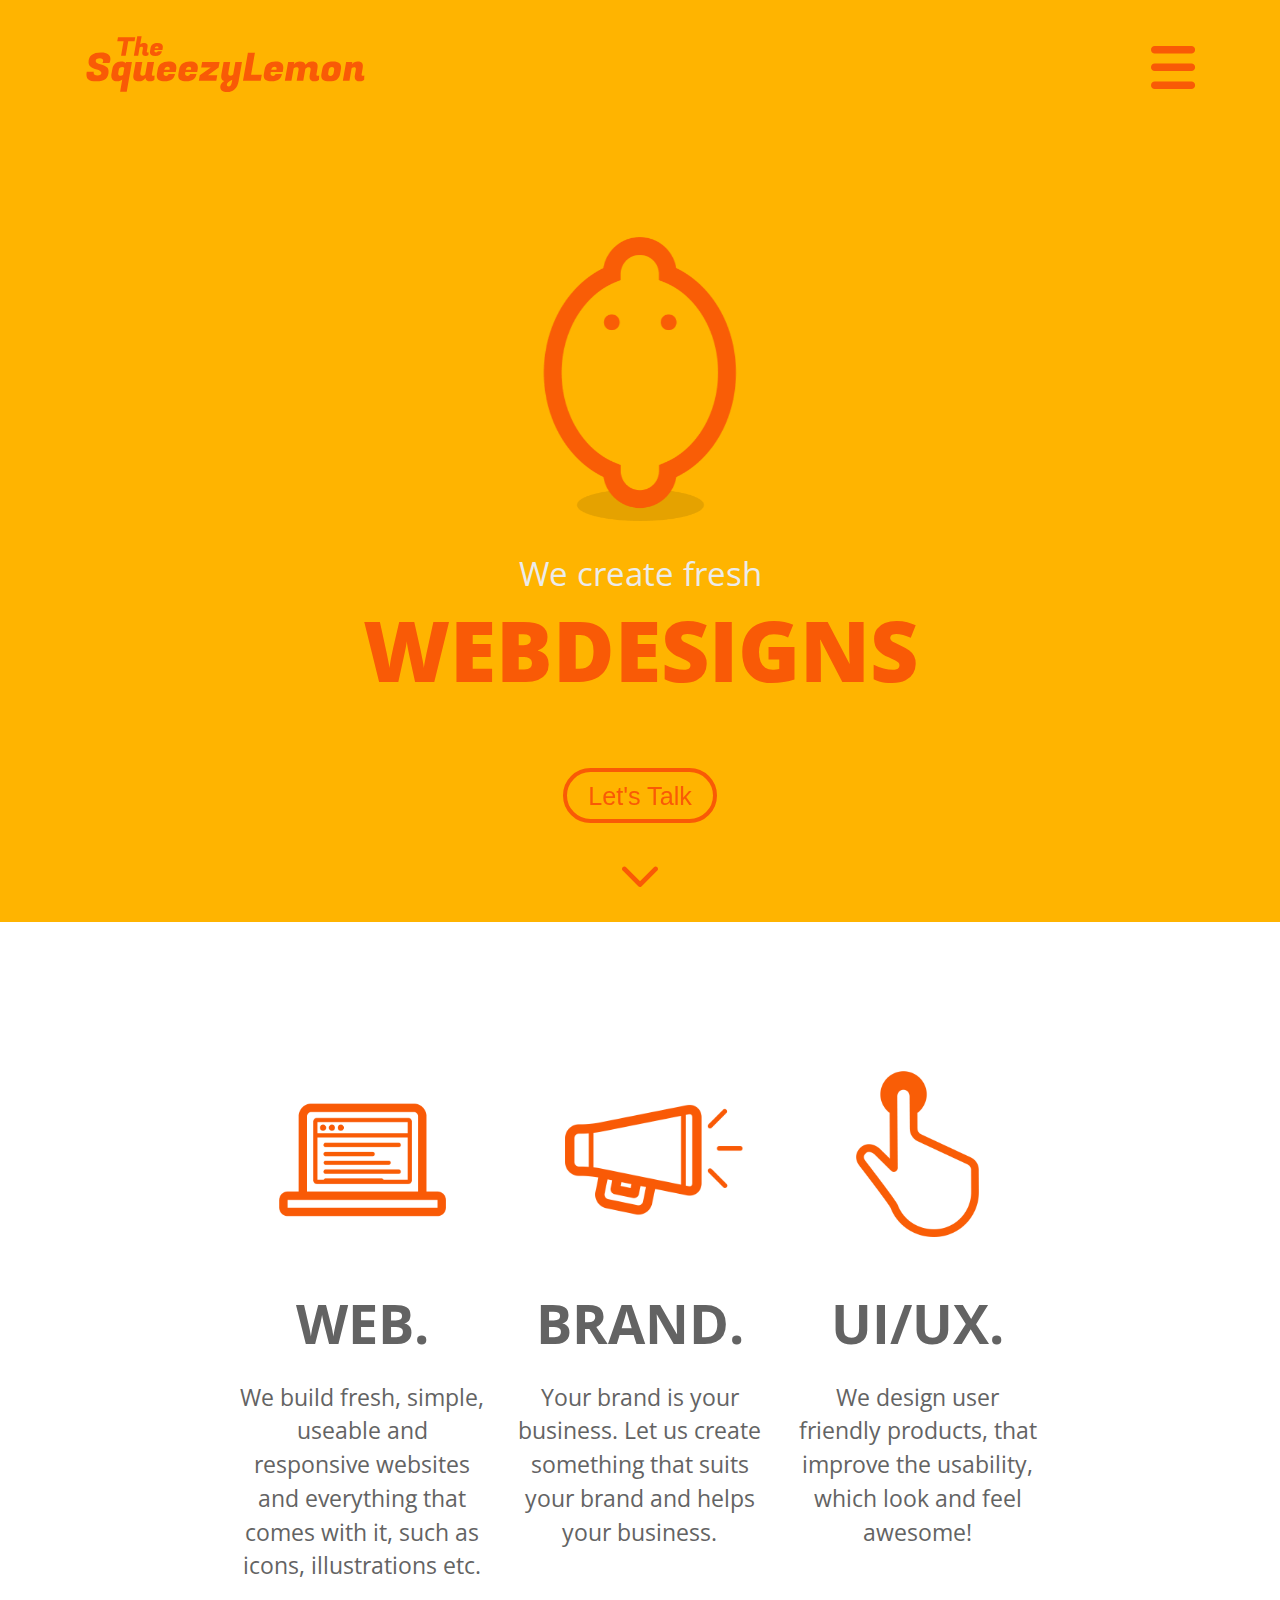
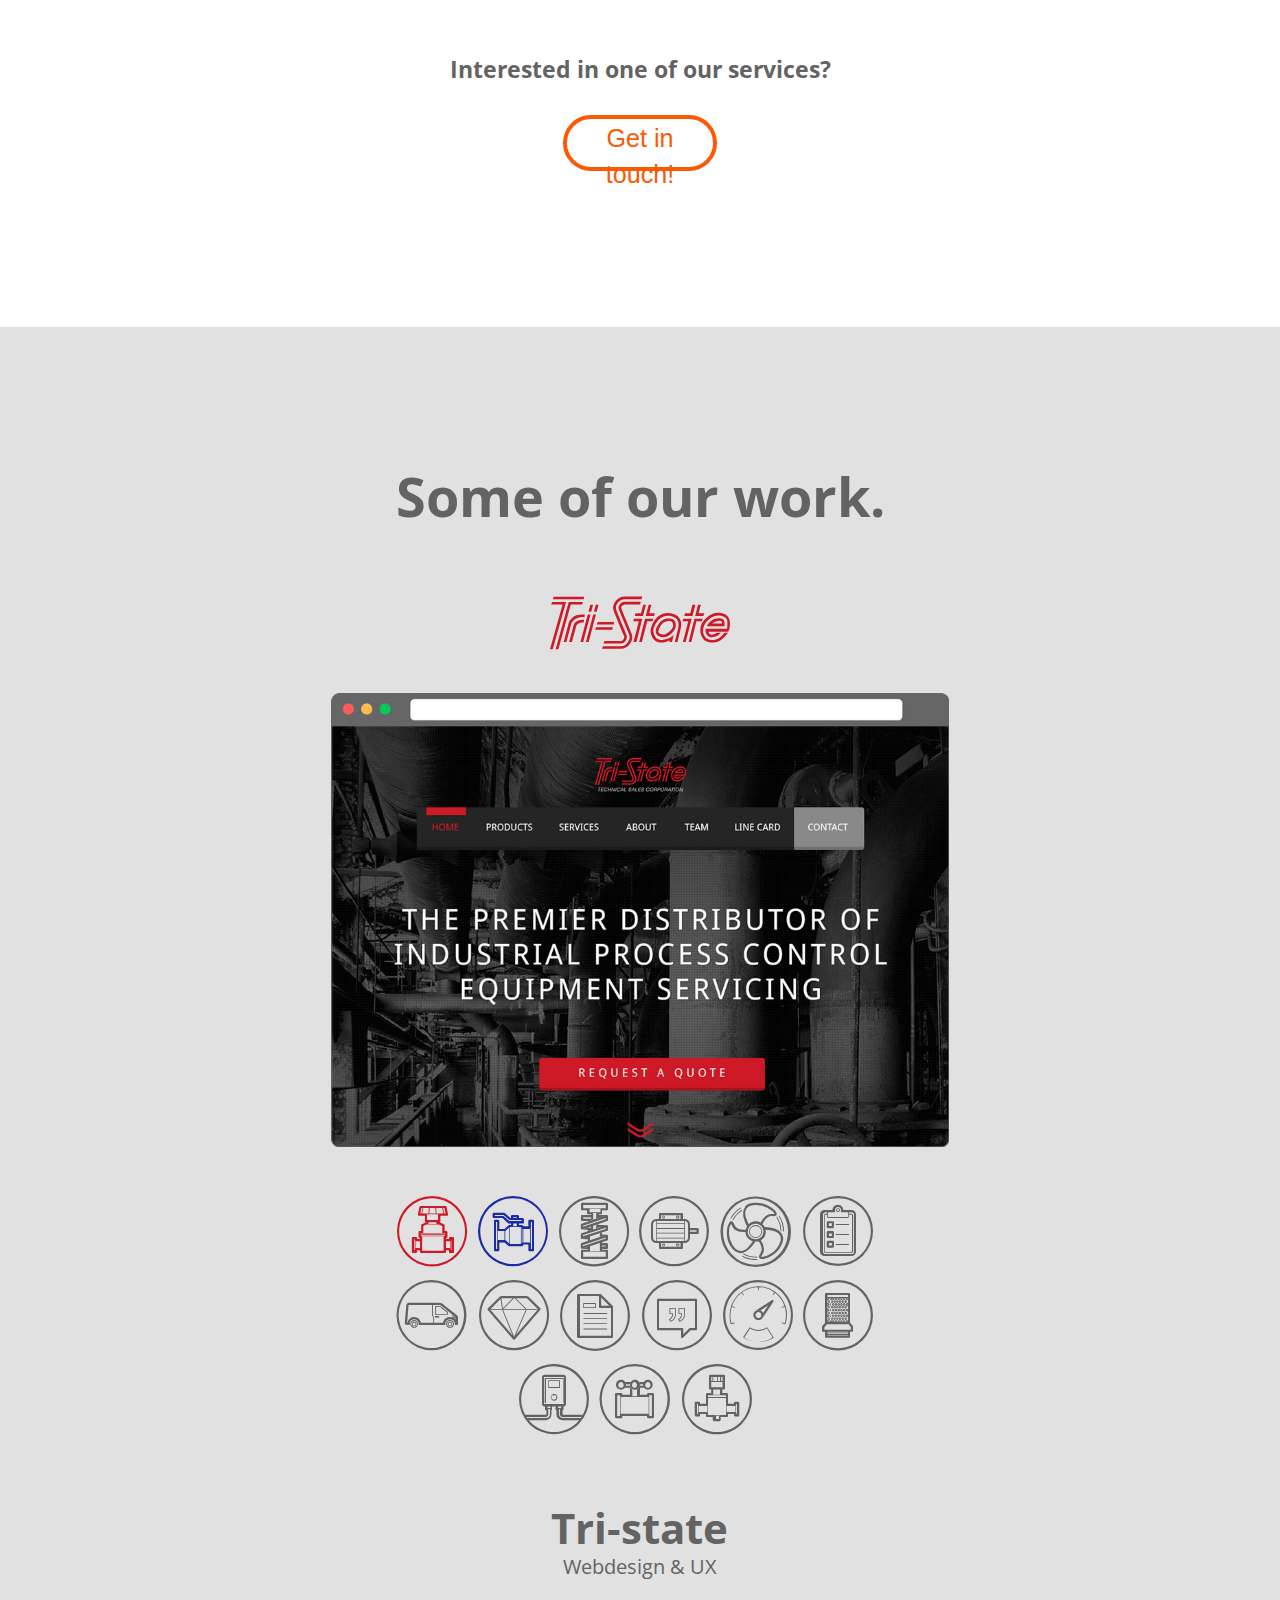
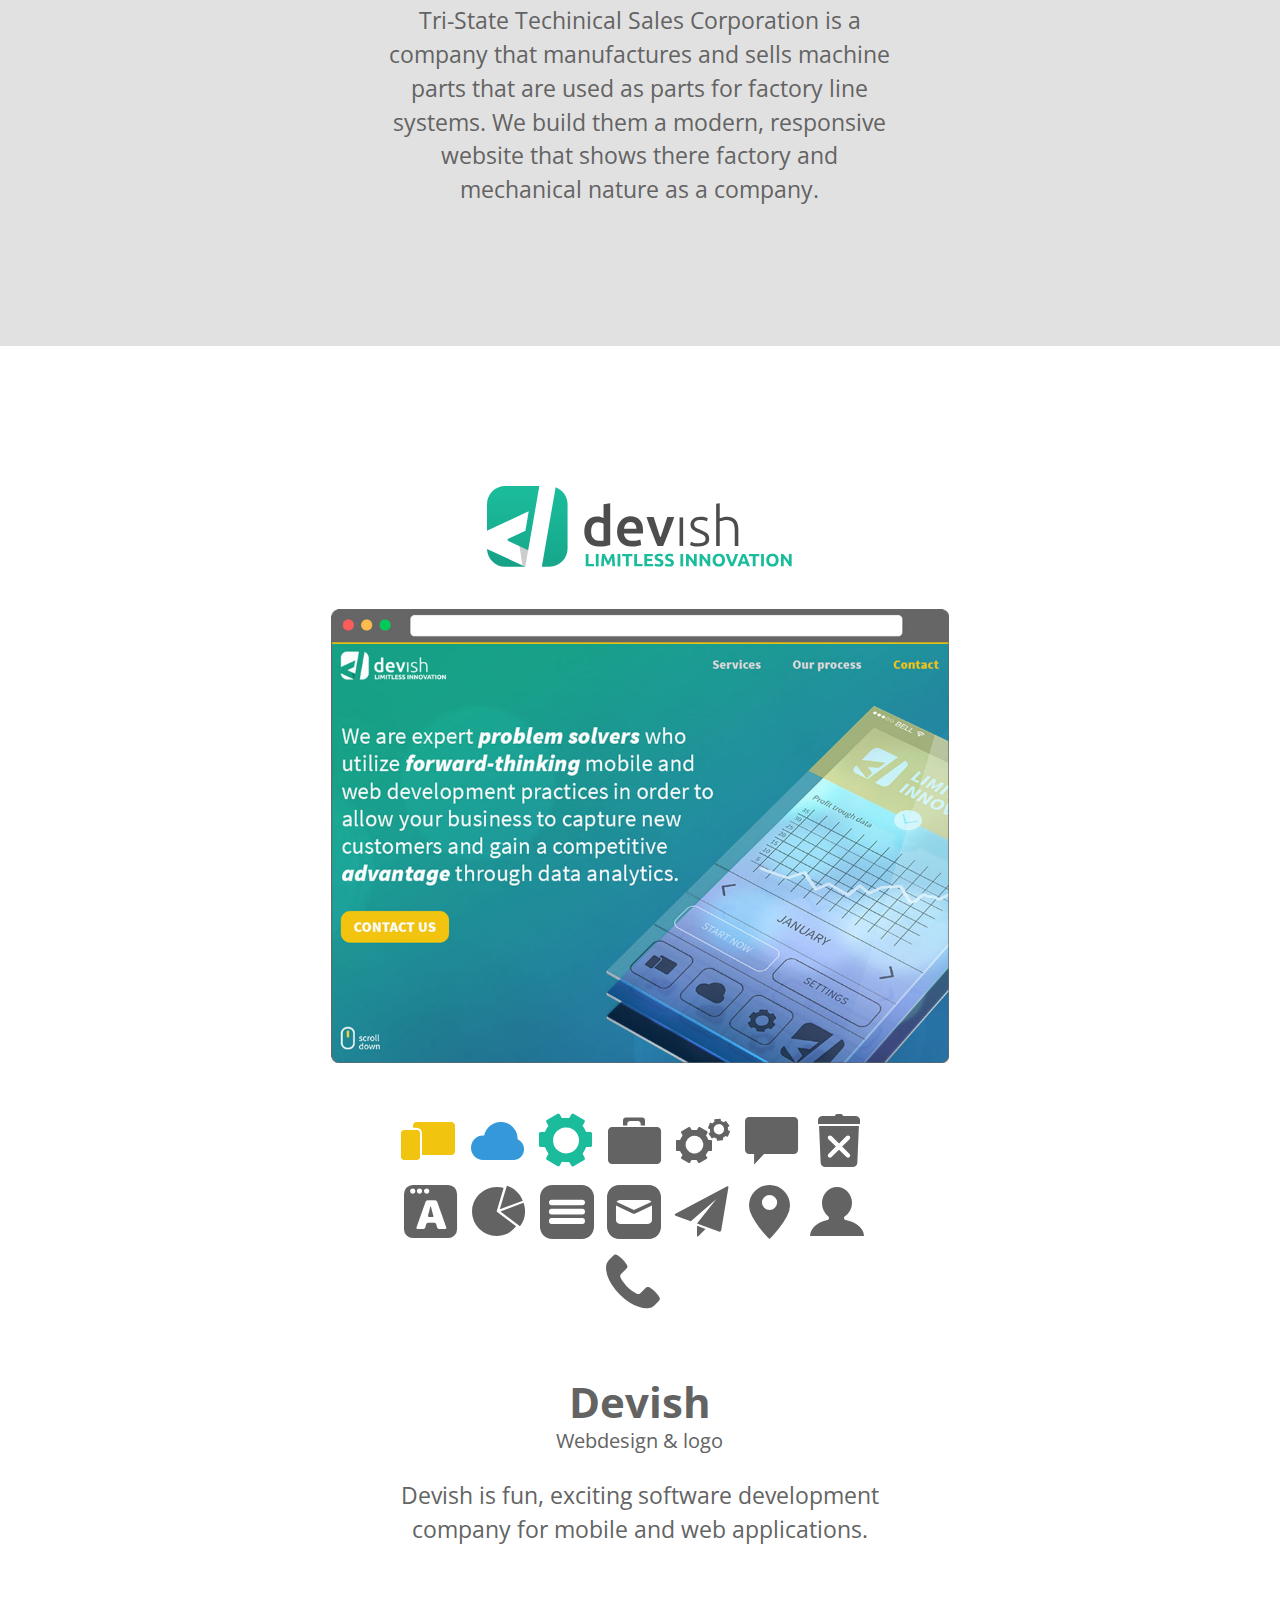
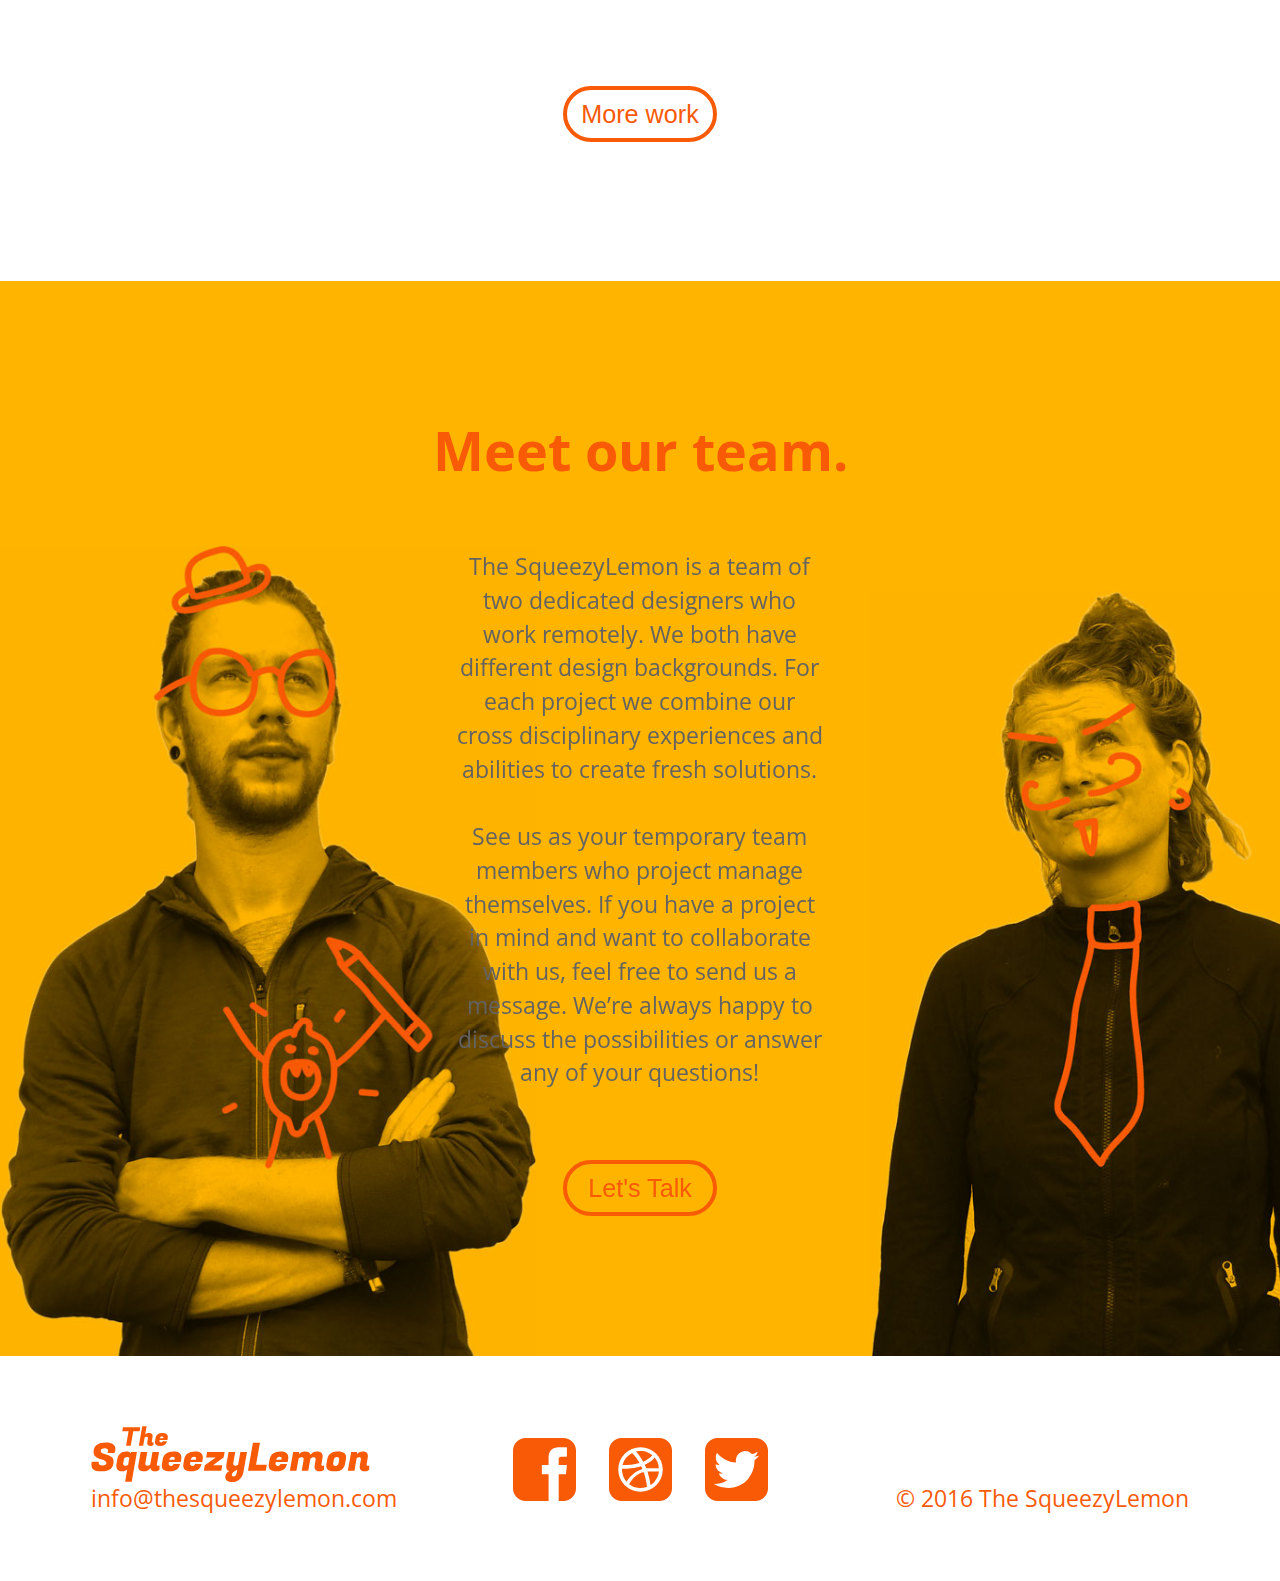
==== commit 5e2dfb9b: "add hover-img work" ====
--- a/index.html
+++ b/index.html
@@ -176,8 +176,8 @@
          <h2>Some of our work.</h2>
             <div class="col-md-7 col-sm-9 col-xs-12 align-top">
                 <img class="tristate-logo" src="img/tristate-logo.svg">
-                <img class="browser" src="img/browser-tristate.jpg" onclick="this.src='img/browser-tristate.gif'" onmouseout="this.src='img/browser-tristate.jpg'" border="0" alt=""/>
-                <p class="click-browser text-left">Click on the webdesign! </p>
+                <img class="browser hover-tristate" src="img/browser-tristate.jpg" onclick="this.src='img/browser-tristate.gif'" border="0" alt=""/>
+              
             </div>
             <div class="row row-centered">
                 <div class="col-md-6 col-sm-8 col-xs-12 align-top">
@@ -200,8 +200,8 @@
           <div class="row row-centered">
             <div class="col-md-7 col-sm-9 col-xs-12 align-top">
                 <img class="devish-logo" src="img/devish-logo.svg">
-                <img class="browser" src="img/browser-devish.jpg" onclick="this.src='img/browser-devish.gif'" onmouseout="this.src='img/browser-devish.jpg'" border="0" alt=""/>
-                <p class="click-browser text-left">Click on the webdesign! </p>
+                <img class="browser hover-devish" src="img/browser-devish.jpg" onclick="this.src='img/browser-devish.gif'" border="0" alt=""/>
+
             </div>
             <div class="row row-centered">
                 <div class="col-md-6 col-sm-8 col-xs-12 align-top">
@@ -223,8 +223,8 @@
      <div class="container-fluid">
           <div class="row row-centered">
             <div class="col-md-7 col-sm-9 col-xs-12 align-top">
-                <img class="browser-ishb" src="img/browser-ishb.jpg" onclick="this.src='img/browser-ishb.gif'" onmouseout="this.src='img/browser-ishb.jpg'" border="0" alt=""/>
-                <p class="click-browser text-left">Click on the webdesign! </p>
+               <img class="browser hover-ishb" src="img/browser-ishb.jpg" onclick="this.src='img/browser-ishb.gif'" border="0" alt=""/>
+              
             </div>
             <div class="row row-centered">
                 <div class="col-md-6 col-sm-8 col-xs-12 align-top">
@@ -251,8 +251,8 @@
      <div class="container-fluid">
           <div class="row row-centered">
             <div class="col-md-7 col-sm-9 col-xs-12 align-top">
-                <img class="browser" src="img/browser-marinelli.jpg" onclick="this.src='img/browser-marinelli.gif'" onmouseout="this.src='img/browser-marinelli.jpg'" border="0" alt=""/>
-                <p class="click-browser text-left">Click on the webdesign! </p>
+              <img class="browser hover-marinelli" src="img/browser-marinelli.jpg" onclick="this.src='img/browser-marinelli.gif'" border="0" alt=""/>
+               
             </div>
             <div class="row row-centered">
                 <div class="col-md-6 col-sm-8 col-xs-12 align-top">
@@ -310,7 +310,7 @@
         <!-------FOOTER------->
    
    <section class="footer">
-        <div class="container-fluid padding-footer">
+        <div class="container-fluid">
             <div class="row row-centered">
                 
                 <div class="col-md-4 col-sm-4 col-lg-4 col45 col-xs-12 footer-left align-bottom">
--- a/css/main.css
+++ b/css/main.css
@@ -9,7 +9,7 @@
     font-family: 'Open Sans', sans-serif;
     font-weight: 800!important;
     font-size: 9.3vh;
-    color: #fff;
+    color: #f95a06;
     margin-top: 0.5vh;
     margin-bottom: 0;
 }
@@ -517,7 +517,7 @@
 
 .create {
     font-size: 3.7vh;
-    color: #fff;
+    color: #ebebeb;
     margin-top: 3.1vh;
     margin-bottom: 0;
 }
@@ -611,6 +611,7 @@
     cursor: pointer;
     max-width: 900px;
     height: auto;
+    border-style: none;
 }
 
 .click-browser{
@@ -654,6 +655,7 @@
 .work3{
     background-color: #e1e1e1; 
     padding-bottom: 15.5vh;
+    padding-top: 15.5vh;
 }
 
 .browser-ishb{
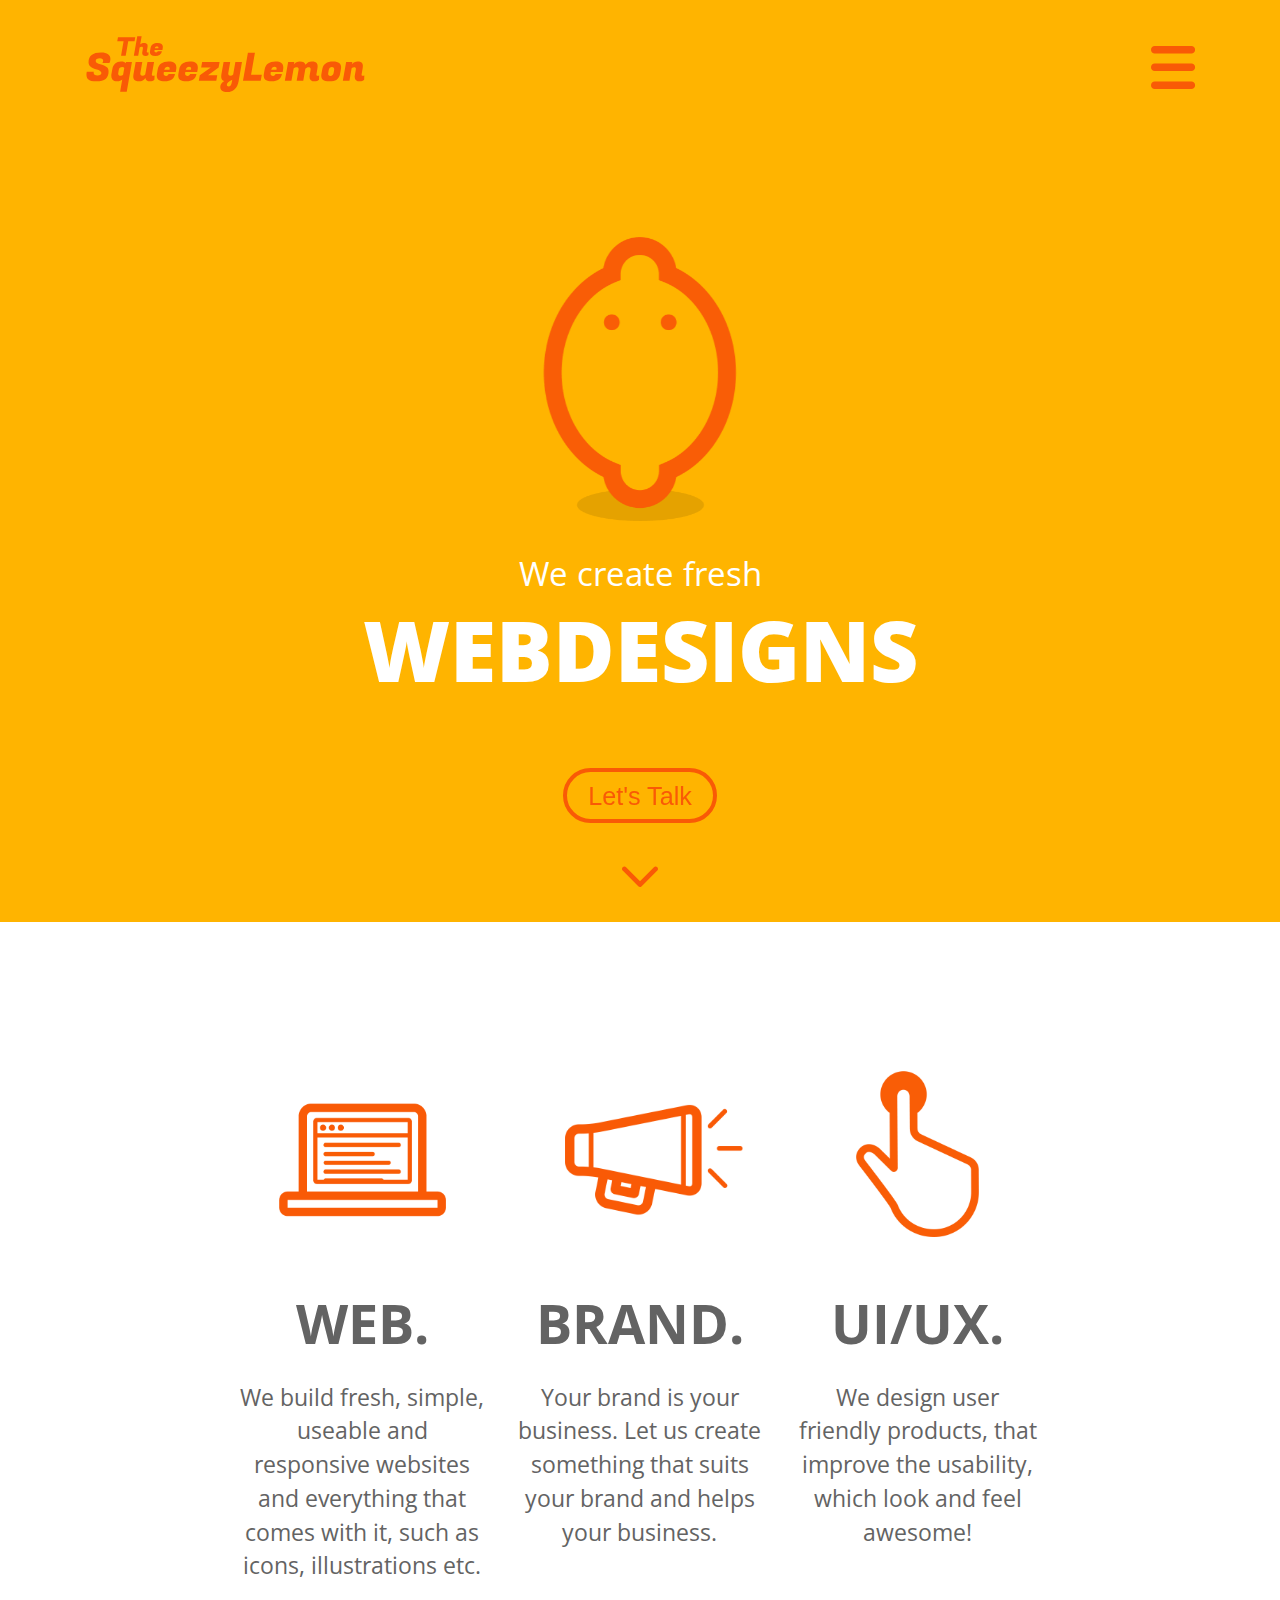
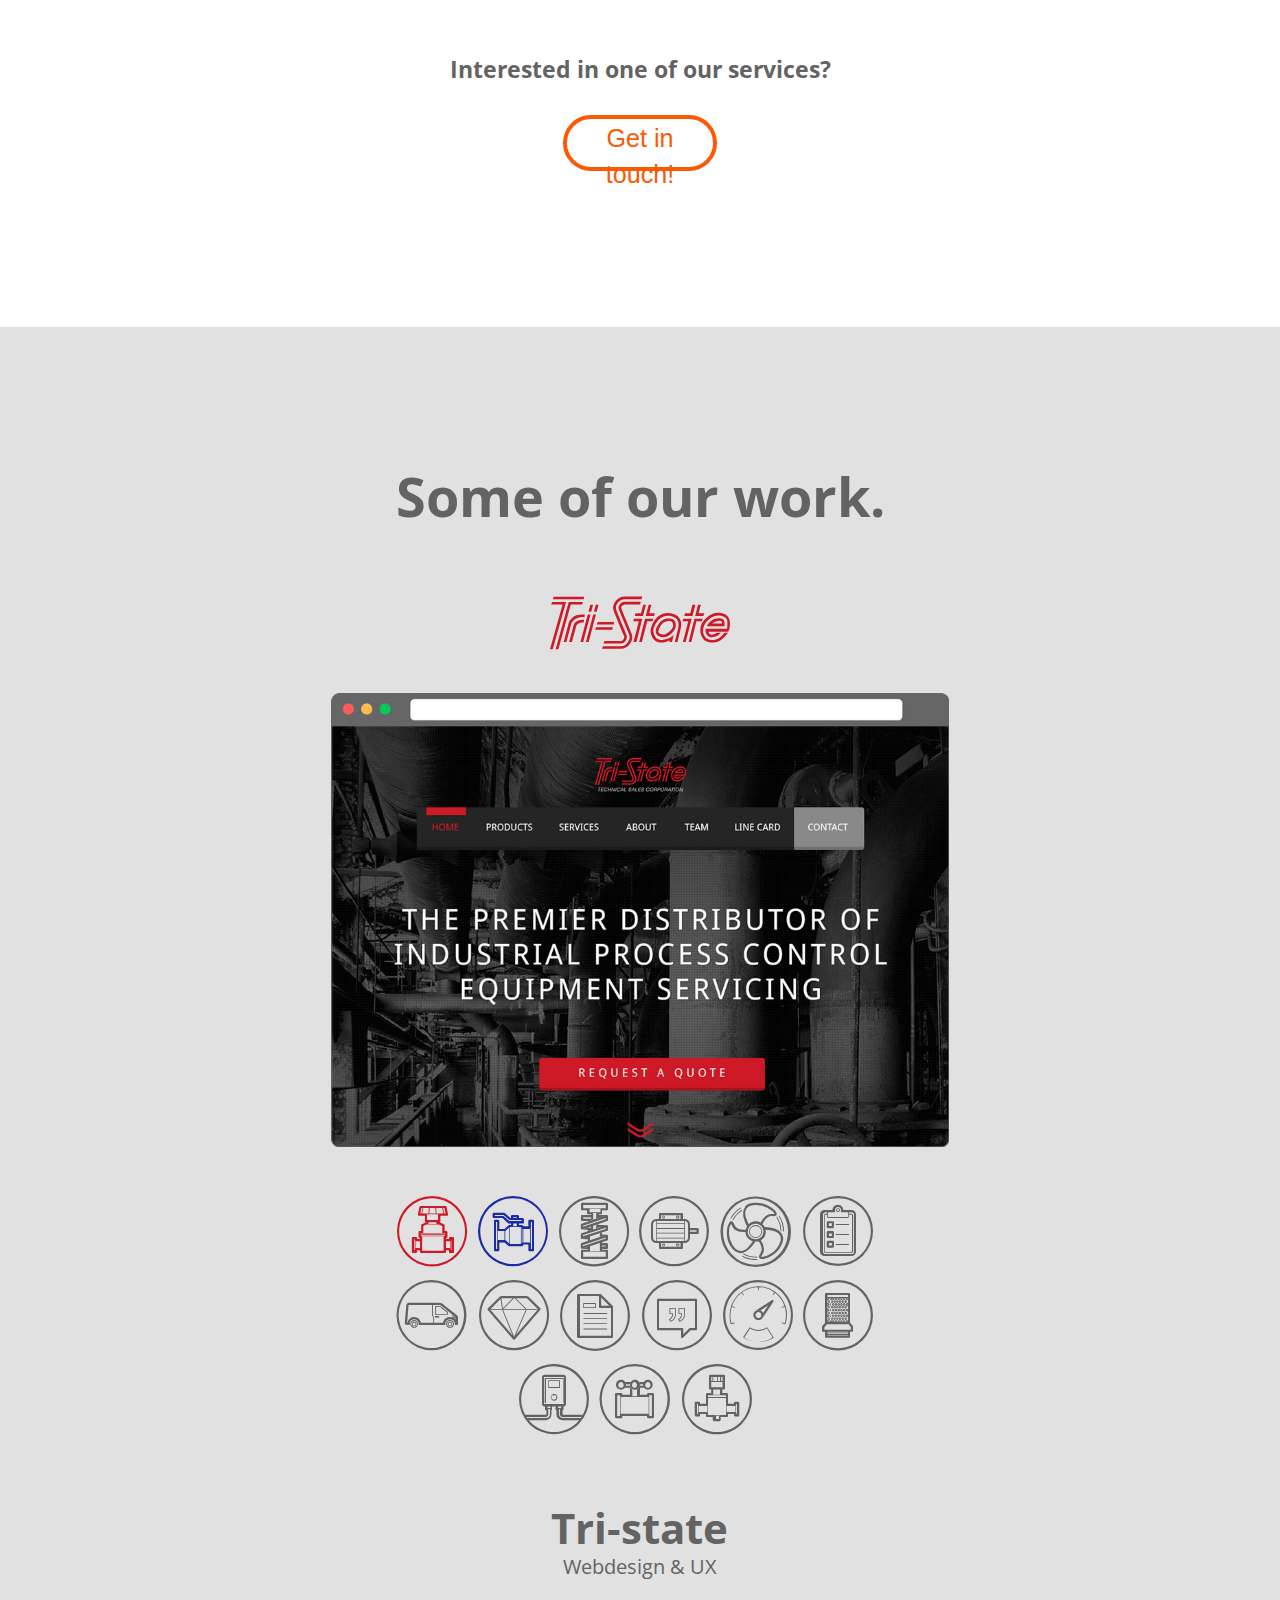
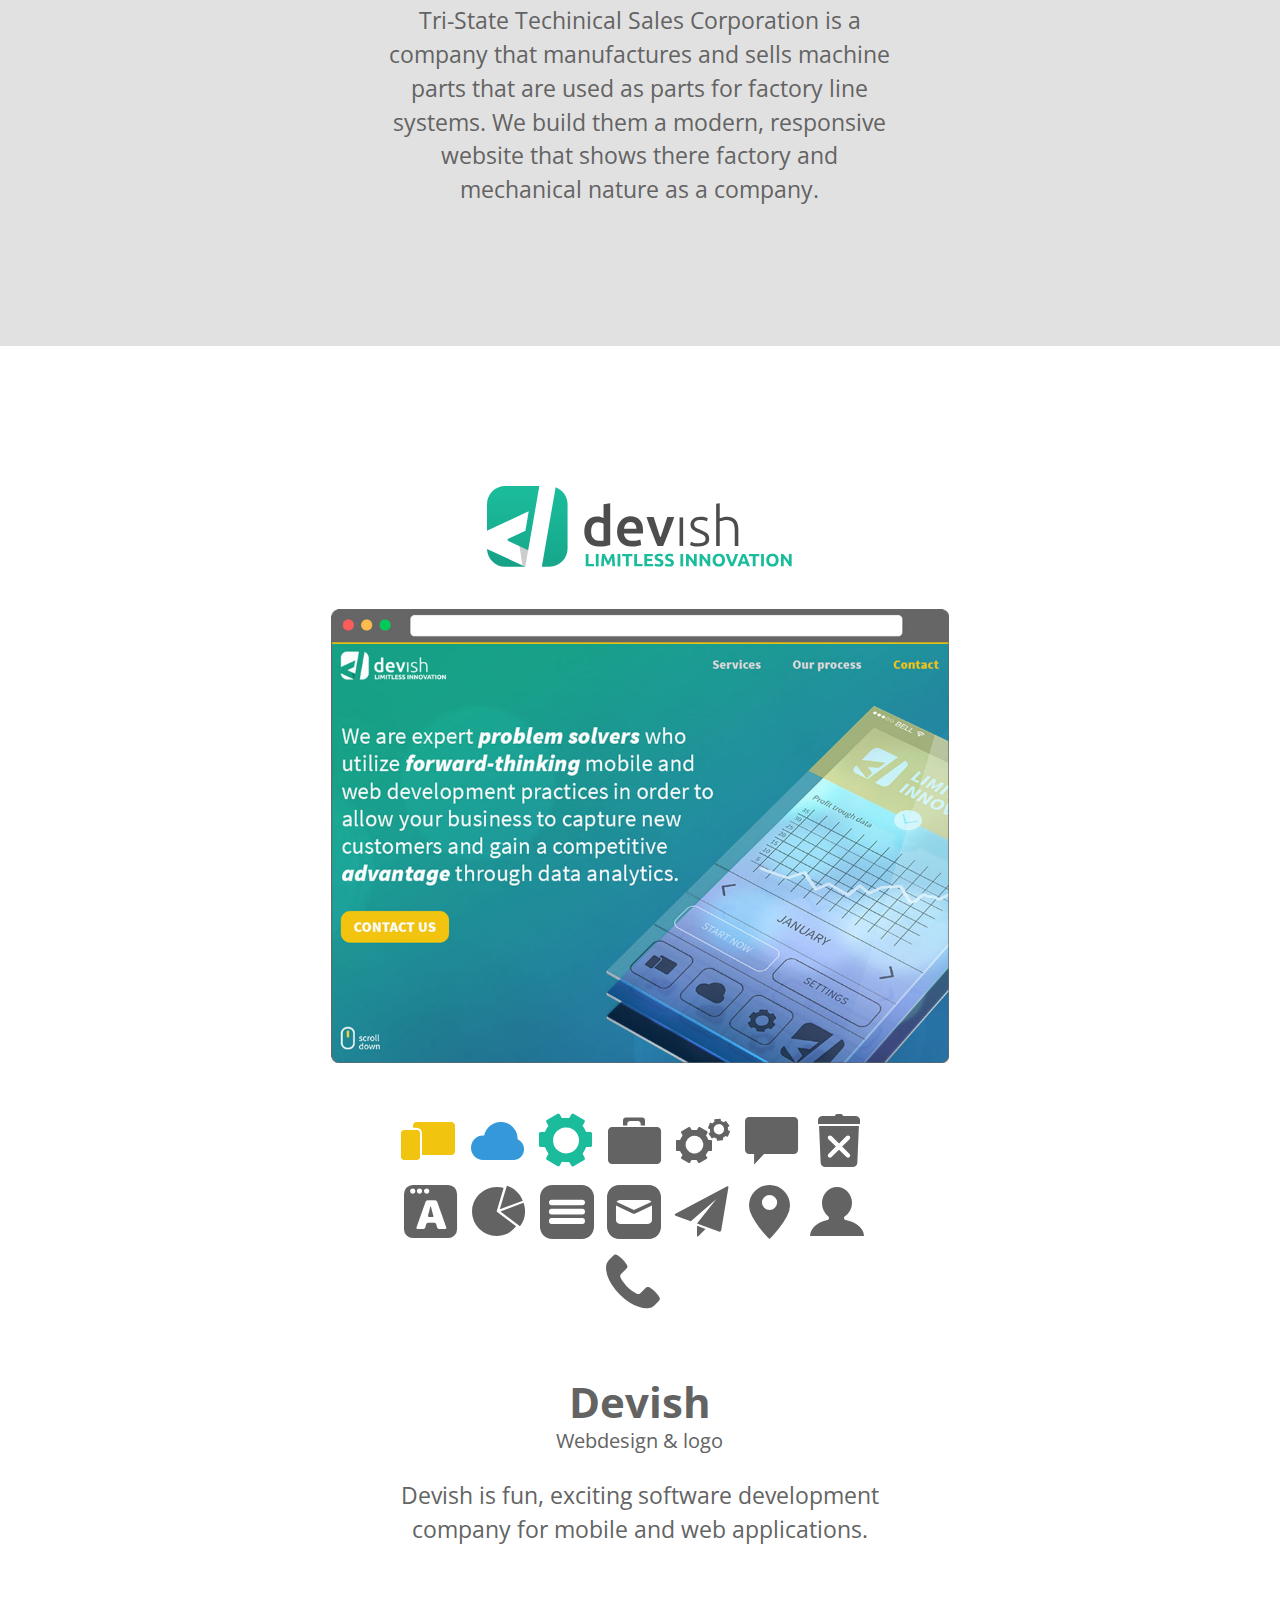
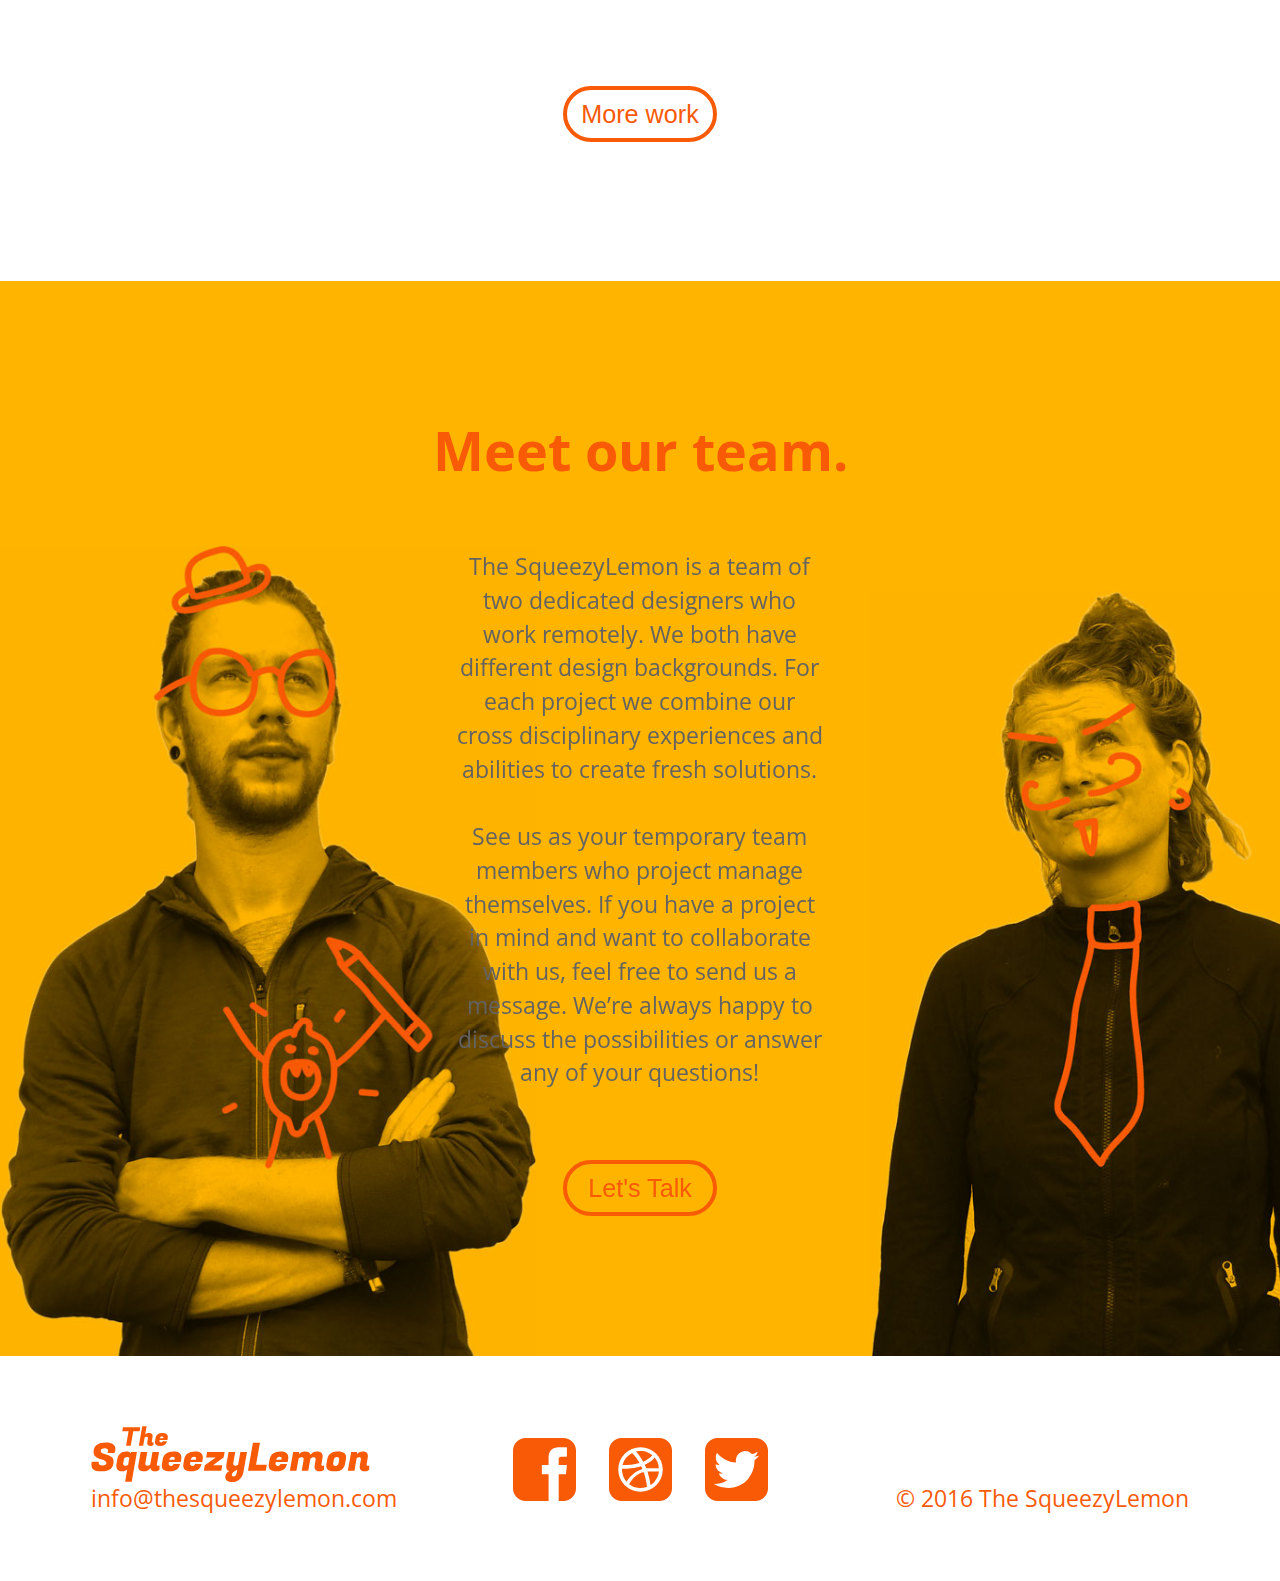
==== commit c92ead8a: "Merge branch 'gh-pages' of https://github.com/nilsvanbreen/thesqueezylemon.com into gh-pages" ====
--- a/index.html
+++ b/index.html
@@ -310,7 +310,7 @@
         <!-------FOOTER------->
    
    <section class="footer">
-        <div class="container-fluid">
+        <div class="container-fluid padding-footer">
             <div class="row row-centered">
                 
                 <div class="col-md-4 col-sm-4 col-lg-4 col45 col-xs-12 footer-left align-bottom">
--- a/css/main.css
+++ b/css/main.css
@@ -9,7 +9,7 @@
     font-family: 'Open Sans', sans-serif;
     font-weight: 800!important;
     font-size: 9.3vh;
-    color: #f95a06;
+    color: #fff;
     margin-top: 0.5vh;
     margin-bottom: 0;
 }
@@ -517,7 +517,7 @@
 
 .create {
     font-size: 3.7vh;
-    color: #ebebeb;
+    color: #fff;
     margin-top: 3.1vh;
     margin-bottom: 0;
 }
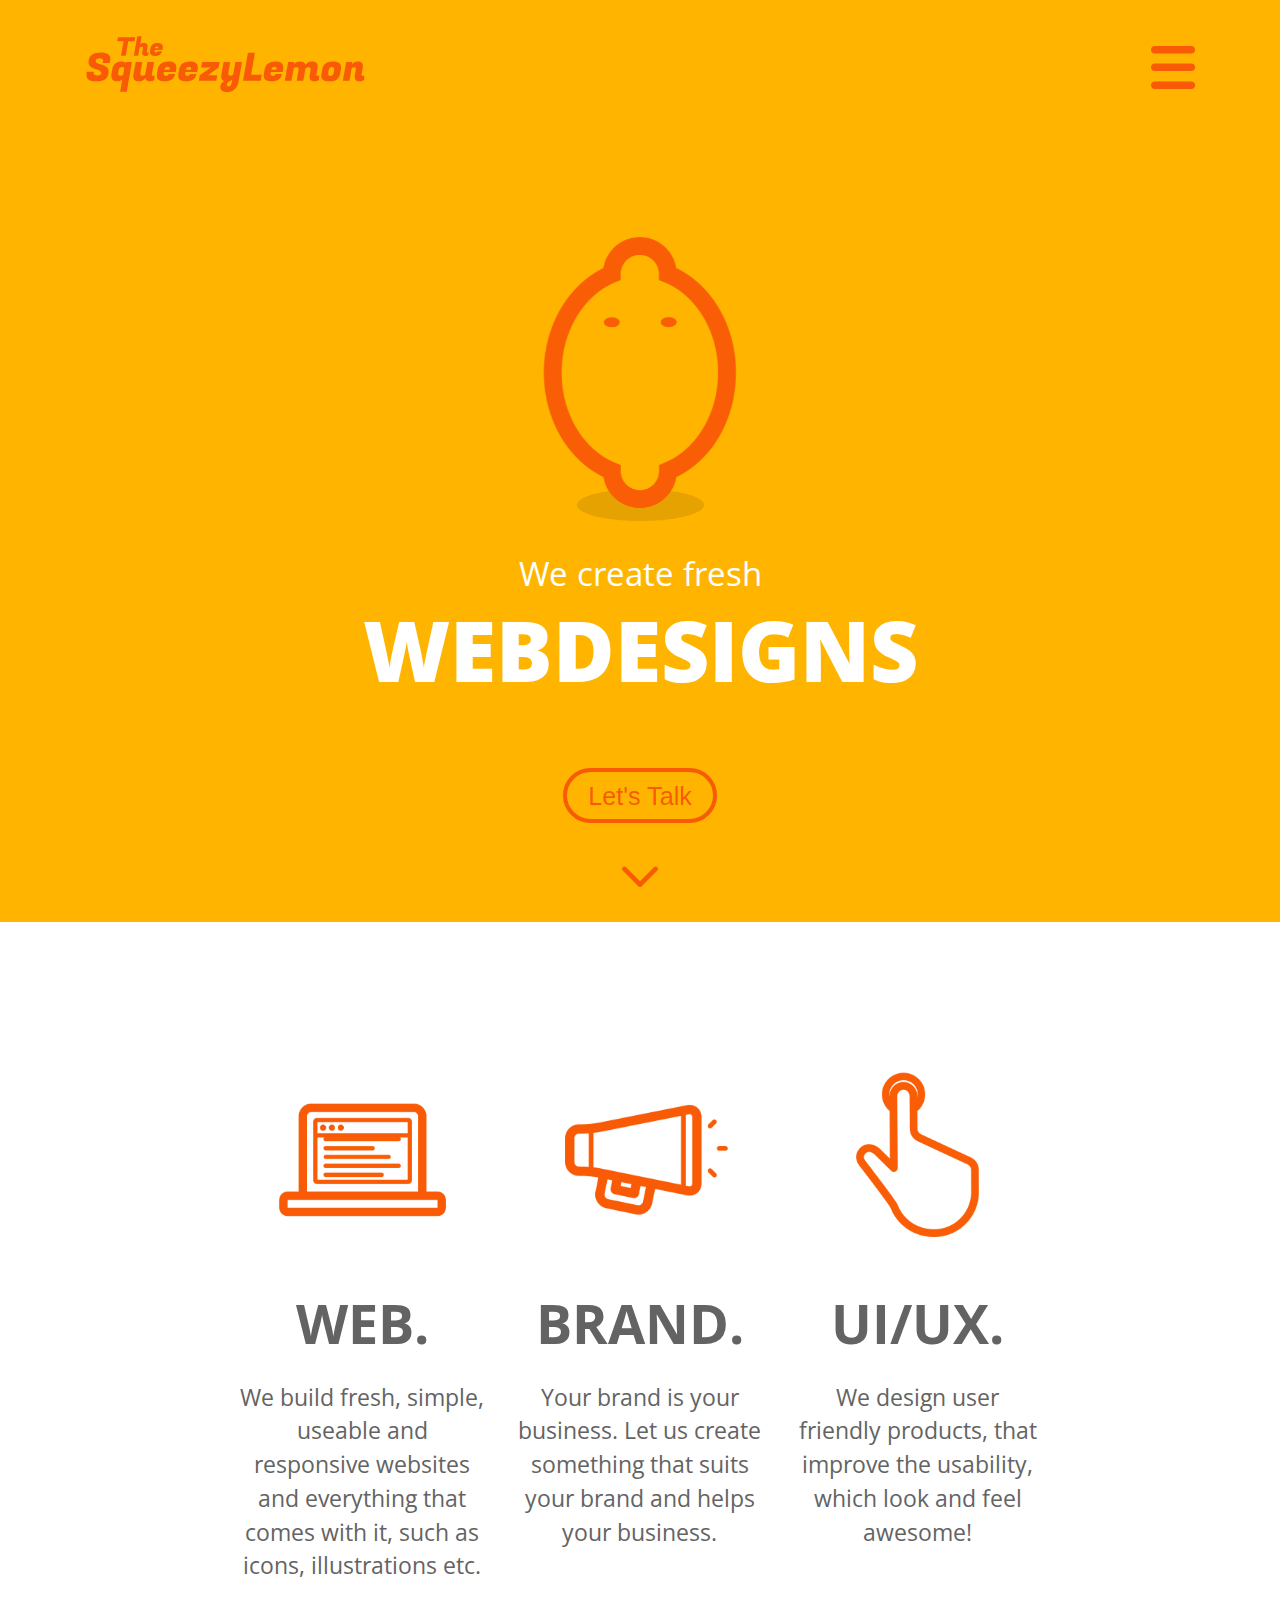
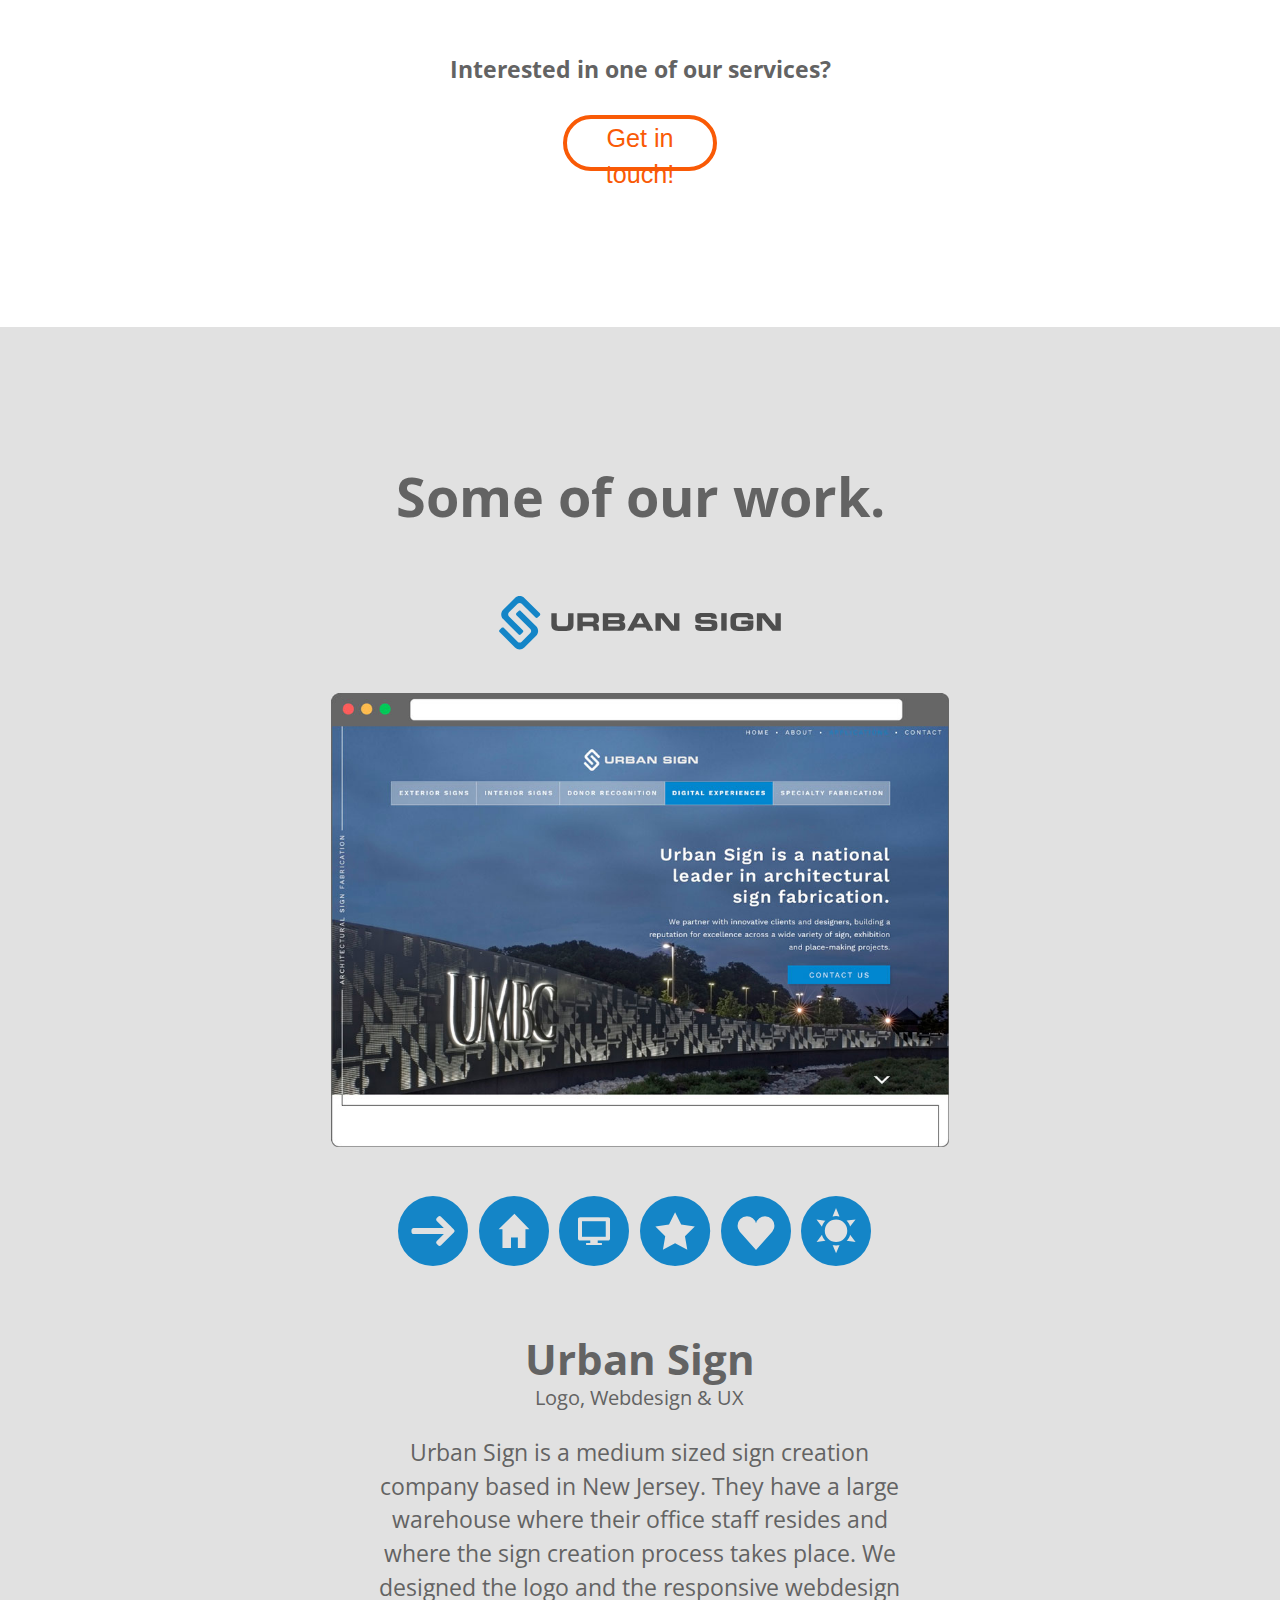
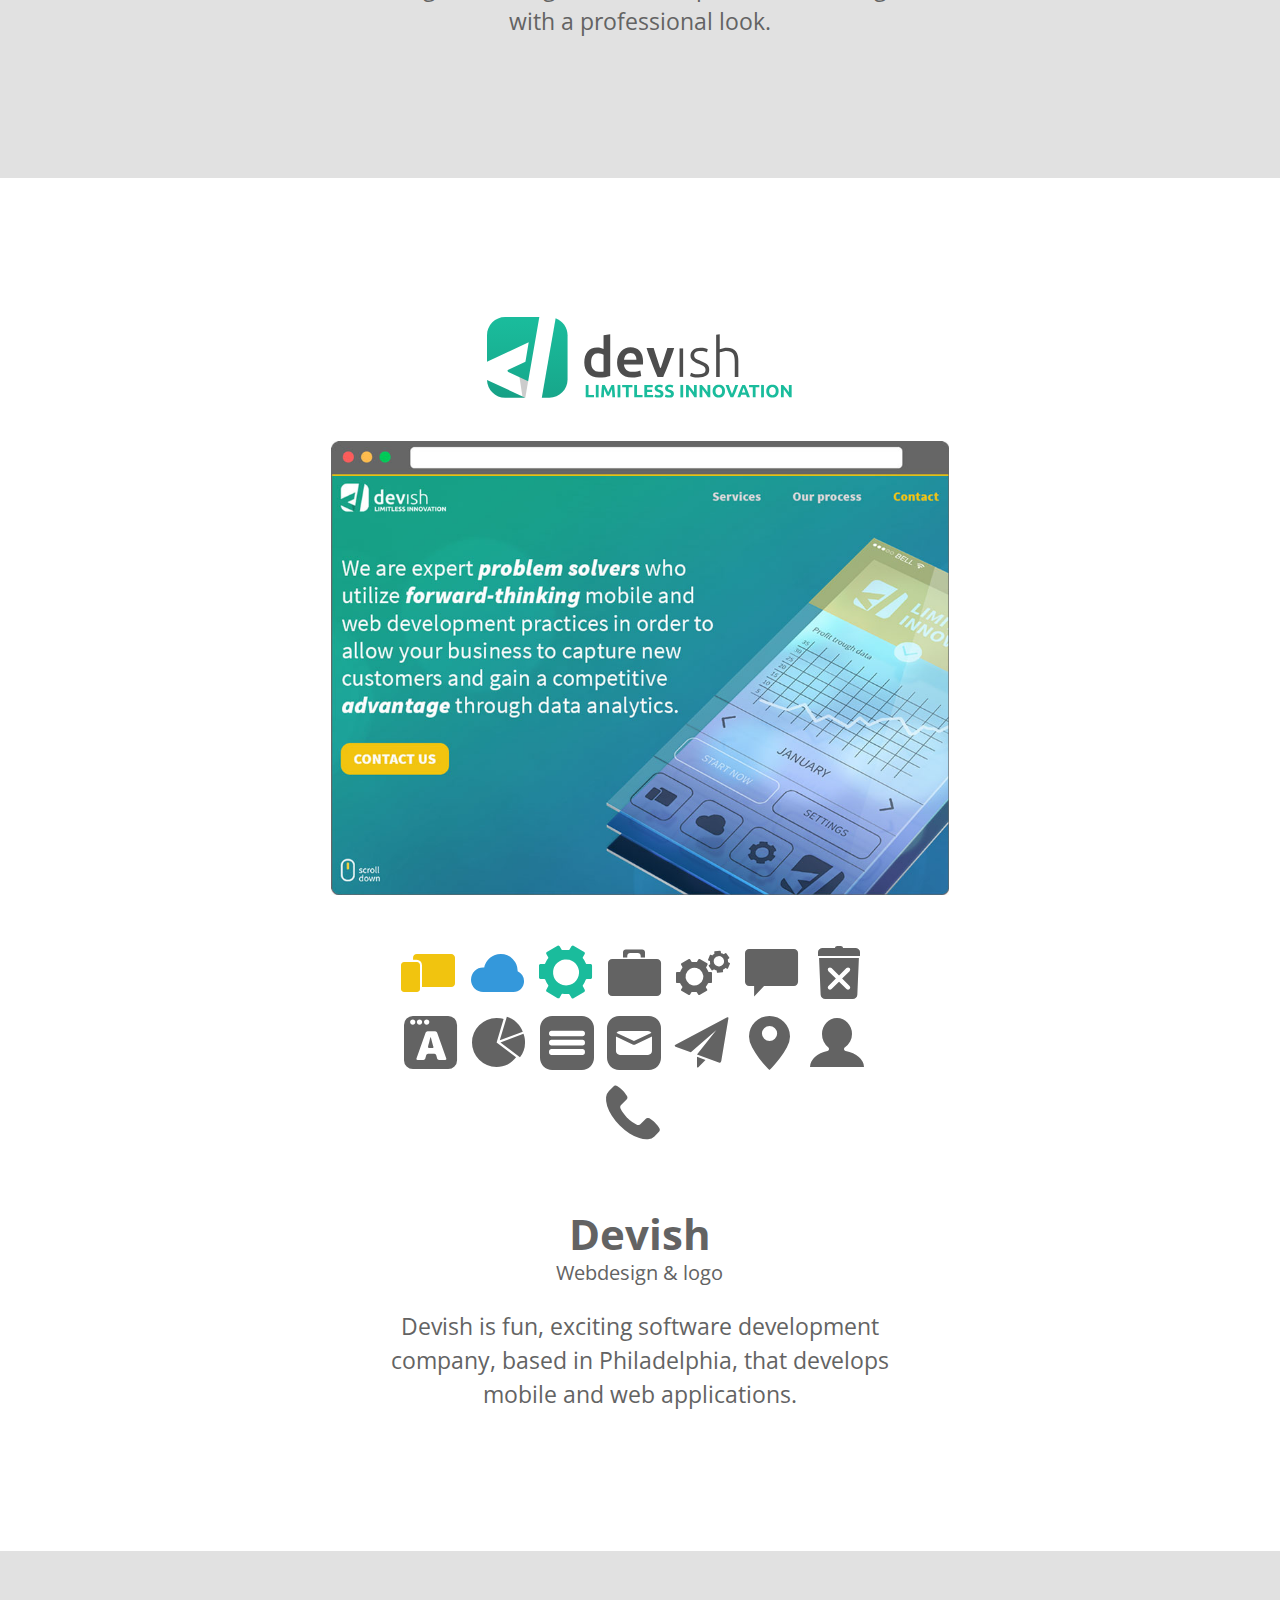
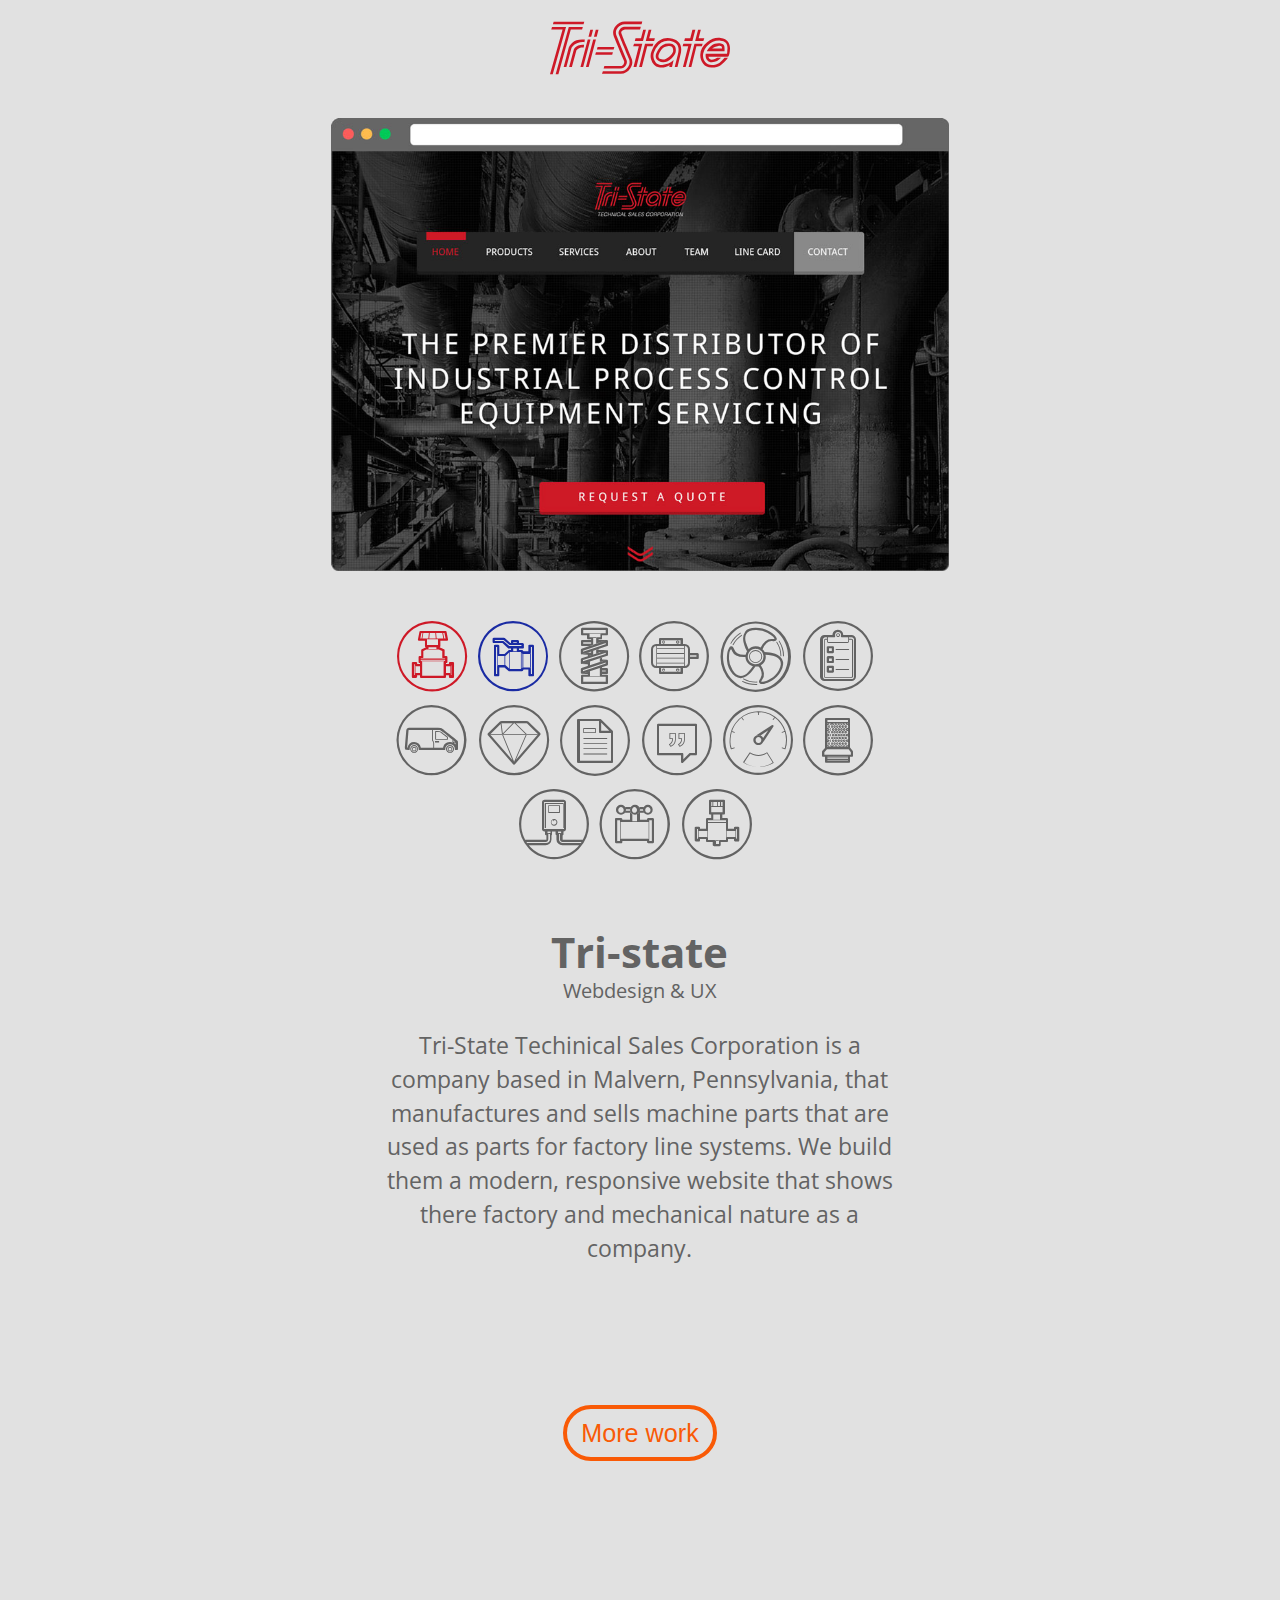
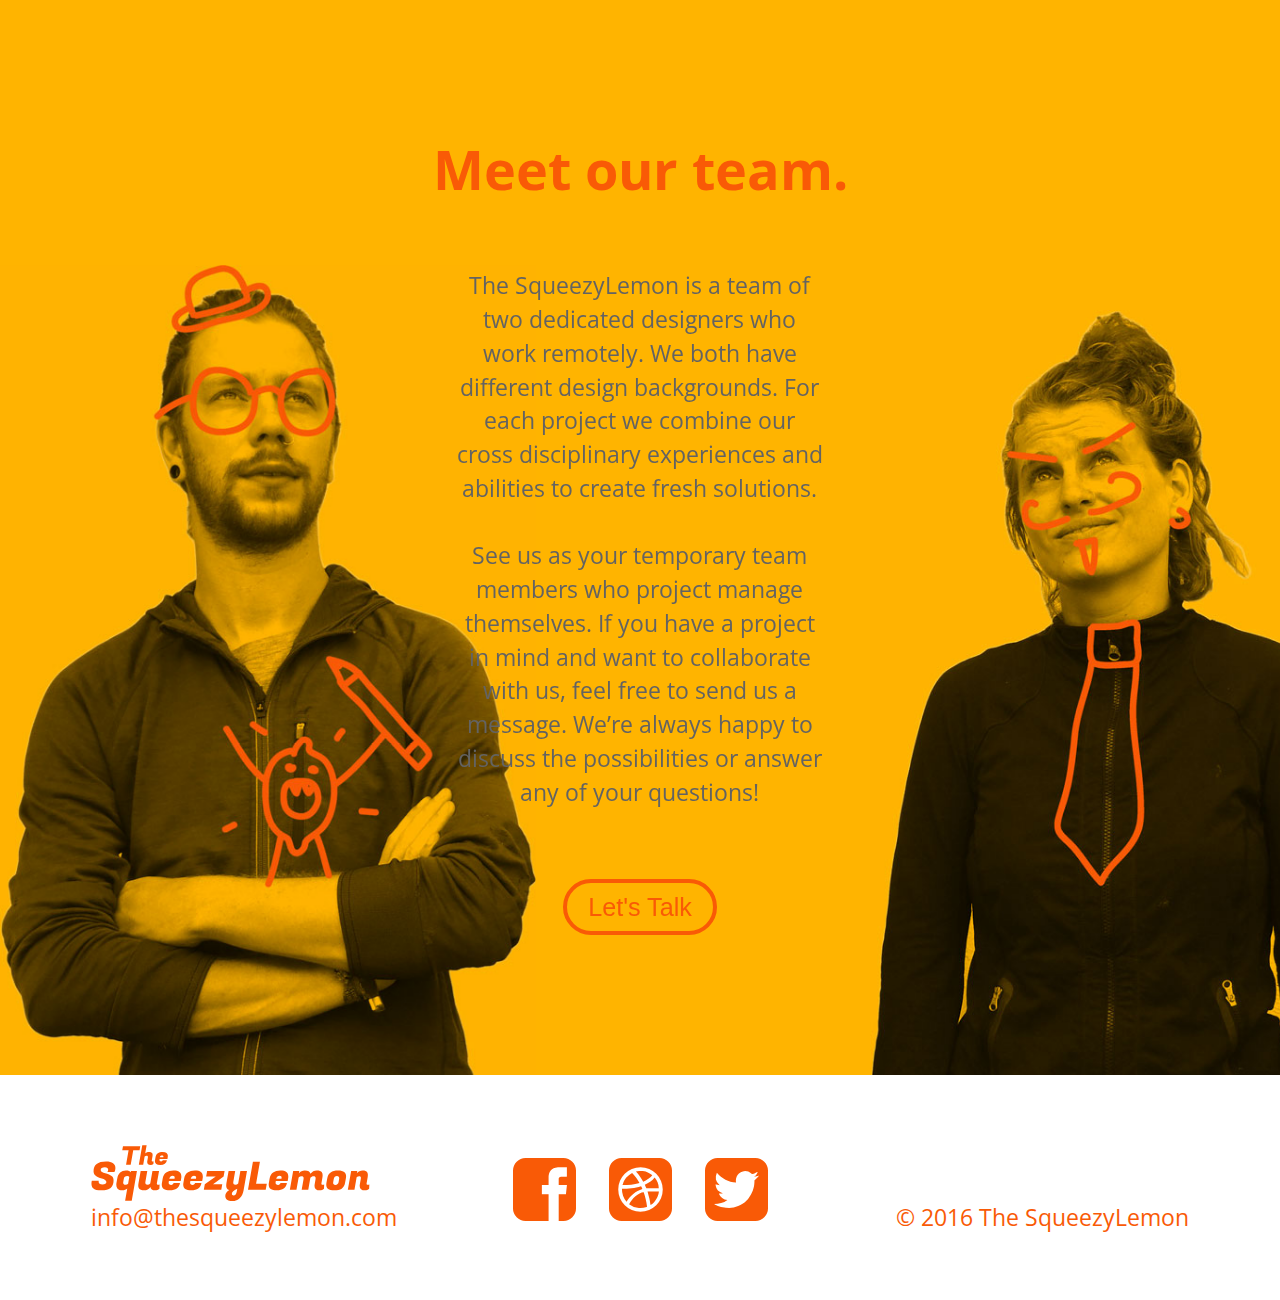
==== commit 312fc91a: "add work" ====
--- a/index.html
+++ b/index.html
@@ -158,8 +158,7 @@
                     <h2 class="h-uiux">UI/UX.</h2>
                     <p>We design user friendly products, that improve the usability, which look and feel awesome!</p>
                 </div>
-            
-        </div>
+            </div>
         <div class="row contact-services text-center">
             <p>Interested in one of our services?</p>
             <button type="button" class="contact-btn btn-all btn-services">Get in touch!</button>
@@ -167,59 +166,81 @@
         </div>
     </div>
 </section>
-<!------------>
-<!---work1 tristate---->
+    
+<!------------>
+<!---work1 urbansign---->
 <!------------>    
 <section id="go-work" class="work1">
      <div class="container-fluid">
       <div class="row row-centered">
          <h2>Some of our work.</h2>
             <div class="col-md-7 col-sm-9 col-xs-12 align-top">
+                <img class="urbansign-logo" src="img/urbansign-logo.svg">
+                <img class="browser urbansign" src="img/browser-urbansign.jpg" onclick="window.open('http://www.urbansigncompany.com' , '_blank');" border="0" alt=""/>   
+            </div>
+            <div class="row row-centered">
+                <div class="col-md-6 col-sm-8 col-xs-12 align-top">
+                    <p class="urbansign-icons text-centered"><font color="#1485c7">abcdef</p>
+                    <h3>Urban Sign</h3>
+                    <h4>Logo, Webdesign & UX</h4>
+                    <p>Urban Sign is a medium sized sign creation company based in New Jersey. They have a large warehouse where their office staff resides and where the sign creation process takes place. We designed the logo and the responsive webdesign with a professional look.</p>
+                </div>
+            </div>
+        </div>
+    </div>
+</section>  
+    
+<!------------>
+<!--work2 Devish-->
+<!------------>
+    
+<section class="work2">
+     <div class="container-fluid">
+          <div class="row row-centered">
+            <div class="col-md-7 col-sm-9 col-xs-12 align-top">
+                <img class="devish-logo" src="img/devish-logo.svg">
+                <img class="browser hover-devish" src="img/browser-devish.jpg" onclick="this.src='img/browser-devish.gif'" border="0" alt=""/>
+
+            </div>
+            <div class="row row-centered">
+                <div class="col-md-6 col-sm-8 col-xs-12 align-top">
+                    <p class="devish-icons text-centered"><font color="#f1c40f">q</font><font color="#3498db">w</font><font color="#1abc9c">e</font>rtyuioapsdfg</p>
+                    <h3>Devish</h3>
+                    <h4>Webdesign & logo</h4>
+                    <p>Devish is fun, exciting software development company, based in Philadelphia, that develops 
+                    mobile and web applications. </p>
+                </div>
+            </div>
+        </div>
+    </div> 
+</section>
+    
+<!------------>
+<!---work3 tristate---->
+<!------------>    
+<section id="go-work" class="work3">
+     <div class="container-fluid">
+      <div class="row row-centered">
+            <div class="col-md-7 col-sm-9 col-xs-12 align-top">
                 <img class="tristate-logo" src="img/tristate-logo.svg">
                 <img class="browser hover-tristate" src="img/browser-tristate.jpg" onclick="this.src='img/browser-tristate.gif'" border="0" alt=""/>
-              
             </div>
             <div class="row row-centered">
                 <div class="col-md-6 col-sm-8 col-xs-12 align-top">
                     <p class="tristate-icons text-centered"><font color="#ce1927">u</font><font color="#1a2ba3">y</font>fdsa\]vcxkjhg</p>
                     <h3>Tri-state</h3>
                     <h4>Webdesign & UX</h4>
-                    <p>Tri-State Techinical Sales Corporation is a company that manufactures and sells machine parts that are used as parts for factory line systems. We build them a modern, responsive website that shows there factory and mechanical nature as a company.</p>
-                </div>
-            </div>
-        </div>
-    </div>
-    
-</section>
-    
-<!------------>
-<!--work2 Devish-->
-<!------------>
-<section class="work2">
-     <div class="container-fluid">
-          <div class="row row-centered">
-            <div class="col-md-7 col-sm-9 col-xs-12 align-top">
-                <img class="devish-logo" src="img/devish-logo.svg">
-                <img class="browser hover-devish" src="img/browser-devish.jpg" onclick="this.src='img/browser-devish.gif'" border="0" alt=""/>
-
-            </div>
-            <div class="row row-centered">
-                <div class="col-md-6 col-sm-8 col-xs-12 align-top">
-                    <p class="devish-icons text-centered"><font color="#f1c40f">q</font><font color="#3498db">w</font><font color="#1abc9c">e</font>rtyuioapsdfg</p>
-                    <h3>Devish</h3>
-                    <h4>Webdesign & logo</h4>
-                    <p>Devish is fun, exciting software development company for 
-                    mobile and web applications. </p>
-                </div>
-            </div>
-        </div>
-    </div> 
-</section>
-    
-<!------------>
-<!--work3 ishb-->
-<!------------>
-<section class="work3">
+                    <p>Tri-State Techinical Sales Corporation is a company based in Malvern, Pennsylvania, that manufactures and sells machine parts that are used as parts for factory line systems. We build them a modern, responsive website that shows there factory and mechanical nature as a company.</p>
+                </div>
+            </div>
+        </div>
+    </div>
+</section>
+       
+<!------------>
+<!--work4 ishb-->
+<!------------>
+<section class="work4">
      <div class="container-fluid">
           <div class="row row-centered">
             <div class="col-md-7 col-sm-9 col-xs-12 align-top">
@@ -237,17 +258,17 @@
                 
                     <a href="http://ishb.us" target= "_blank"><h3>ISHB</h3></a>
                     <h4>Webdesign</h4>
-                    <p>ISHB is a company based in Philadelphia that consults businesses through tech solutions. We created a clear and professional webdesign for them.</p>
-                </div>
-            </div>
-        </div>
-    </div>
-</section>
-
-<!------------>
-<!--work4 marinelli-->
-<!------------>
-<section class="work4">
+                    <p>ISHB is a company based in Philadelphia that consults businesses through tech solutions. We designed a clear and professional webdesign for them.</p>
+                </div>
+            </div>
+        </div>
+    </div>
+</section>
+
+<!------------>
+<!--work5 marinelli-->
+<!------------>
+<section class="work5">
      <div class="container-fluid">
           <div class="row row-centered">
             <div class="col-md-7 col-sm-9 col-xs-12 align-top">
@@ -262,7 +283,7 @@
                     <img class="mar-icons" src="img/mar-exel.png">
                     <h3>A.Marinelli and Sons</h3>
                     <h4>Webdesign & UX</h4>
-                    <p>A Marinelli and Sons is a building supply materials company. They provide supplies such as concrete, gravel, mulch and bricks in bulk. For this webdesign project functionality and usability were a priority.</p>
+                    <p>A. Marinelli and Sons is a building supply materials company. The company is based in Upper Darby, Pennsylvania. They provide supplies such as concrete, gravel, mulch and bricks in bulk. For this webdesign project functionality and usability are a priority.</p>
                 </div>
             </div>
         </div>
--- a/css/main.css
+++ b/css/main.css
@@ -68,6 +68,14 @@
          url('../font/squeezy-font.woff') format('woff'), 
          url('../font/squeezy-font.ttf')  format('truetype'),
          url('../font/squeezy-font.svg#svgsqueezy-font') format('svg');
+    }
+
+@font-face {
+    font-family: 'urbansign-iconfont';
+    src: url('../font/urbansign-iconfont.eot?#iefix') format('embedded-opentype'), 
+         url('../font/urbansign-iconfont.woff') format('woff'), 
+         url('../font/urbansign-iconfont.ttf')  format('truetype'),
+         url('../font/urbansign-iconfont.svg#svgsqueezy-font') format('svg');
     }
 
 p{
@@ -596,6 +604,24 @@
     padding-bottom: 15.5vh;
 }
 
+.urbansign-icons{
+    margin-top: 4.7vh;
+    font-size: 7.8vh;
+    letter-spacing: 0.15em;
+    font-family: 'urbansign-iconfont';
+    word-break: break-all;
+    line-height: 120%;
+}
+
+.urbansign-logo{
+    height: 6vh;
+    width: auto;
+    margin-top: 7.8vh;
+    margin-bottom: 4.7vh;
+    padding-right: 10vw;
+    padding-left: 10vw;
+}
+
 .tristate-logo{
     height: 6vh;
     width: auto;
@@ -655,7 +681,6 @@
 .work3{
     background-color: #e1e1e1; 
     padding-bottom: 15.5vh;
-    padding-top: 15.5vh;
 }
 
 .browser-ishb{
@@ -674,10 +699,15 @@
 .work4{
     background-color: #fff; 
     padding-top: 15.5vh;
-}
-
+    padding-bottom: 15.5vh;
+}
+
+.work5{
+    background-color: #e1e1e1; 
+    padding-top: 15.5vh;
+}
 .mar-icons {
-     padding-right: 0.7vw;
+    padding-right: 0.7vw;
     margin-top: 4.7vh;
     height: 15vh;
     width: auto; 
@@ -687,14 +717,16 @@
 /*-----more work---------*/
 /*--------------------*/
 
-.work3,.work4{
+.work4,.work5{
     display: none;
 }
 
 .btn-morework{
     padding-top: 0;
     padding-bottom: 15.5vh;
-}
+    background-color: #e1e1e1; 
+}
+
 /*--------------------*/
 /*-----team---------*/
 /*--------------------*/
@@ -738,7 +770,7 @@
 }
 
 .team-text{
-  margin-top: 7.8vh; 
+    margin-top: 7.8vh; 
     z-index: 5000;
     position: relative;
 }
